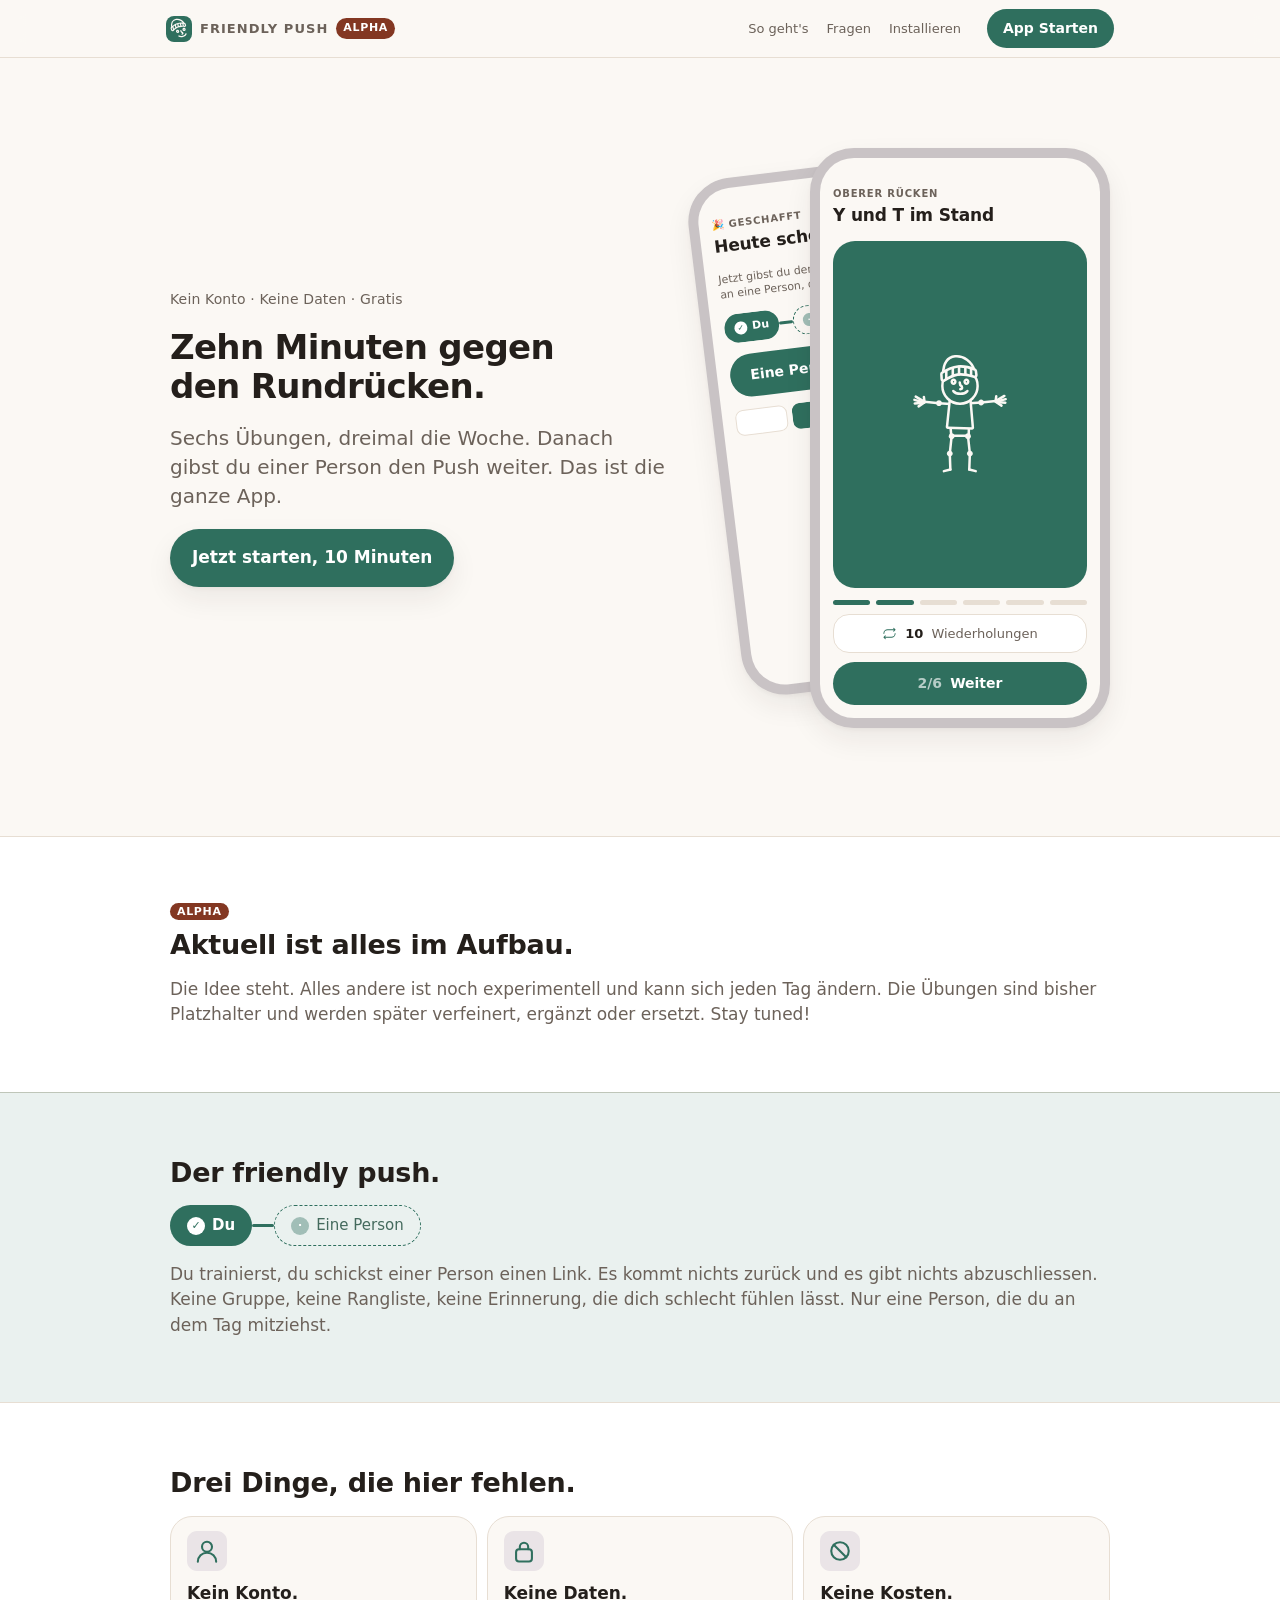
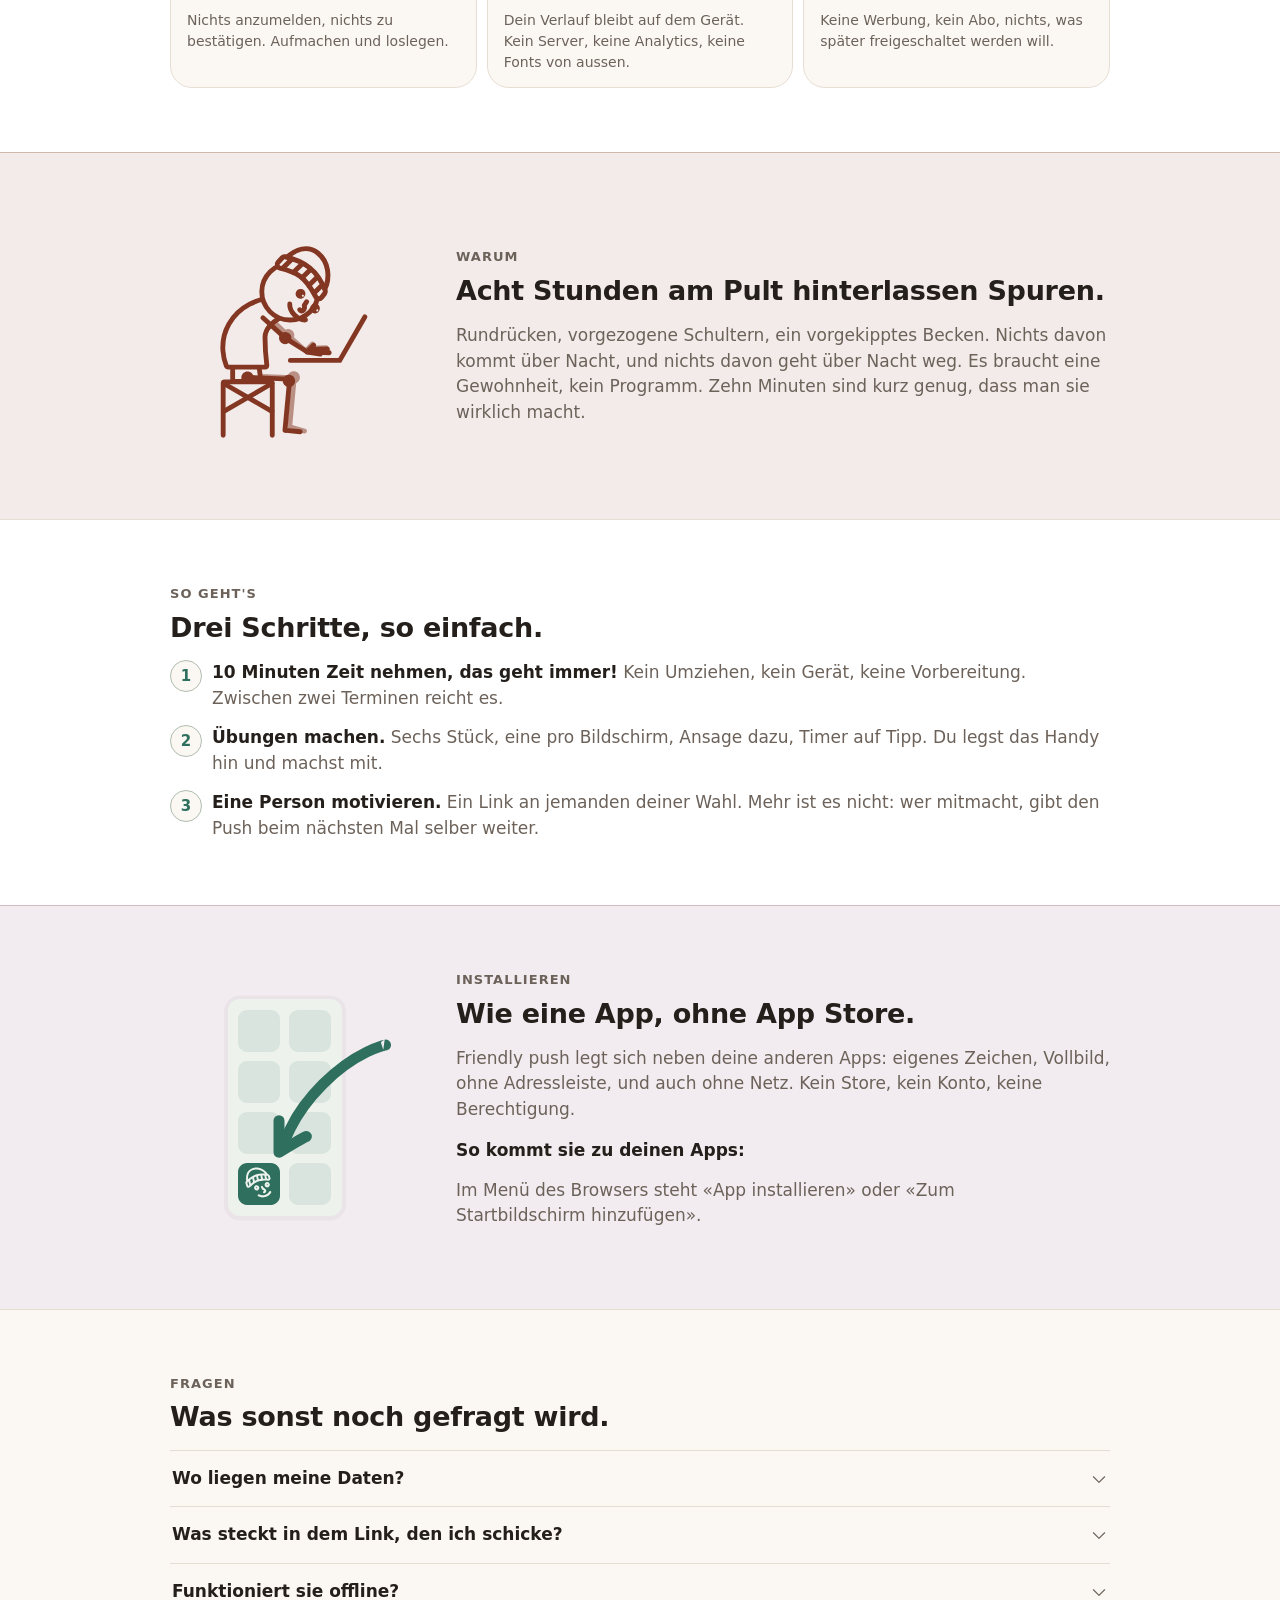
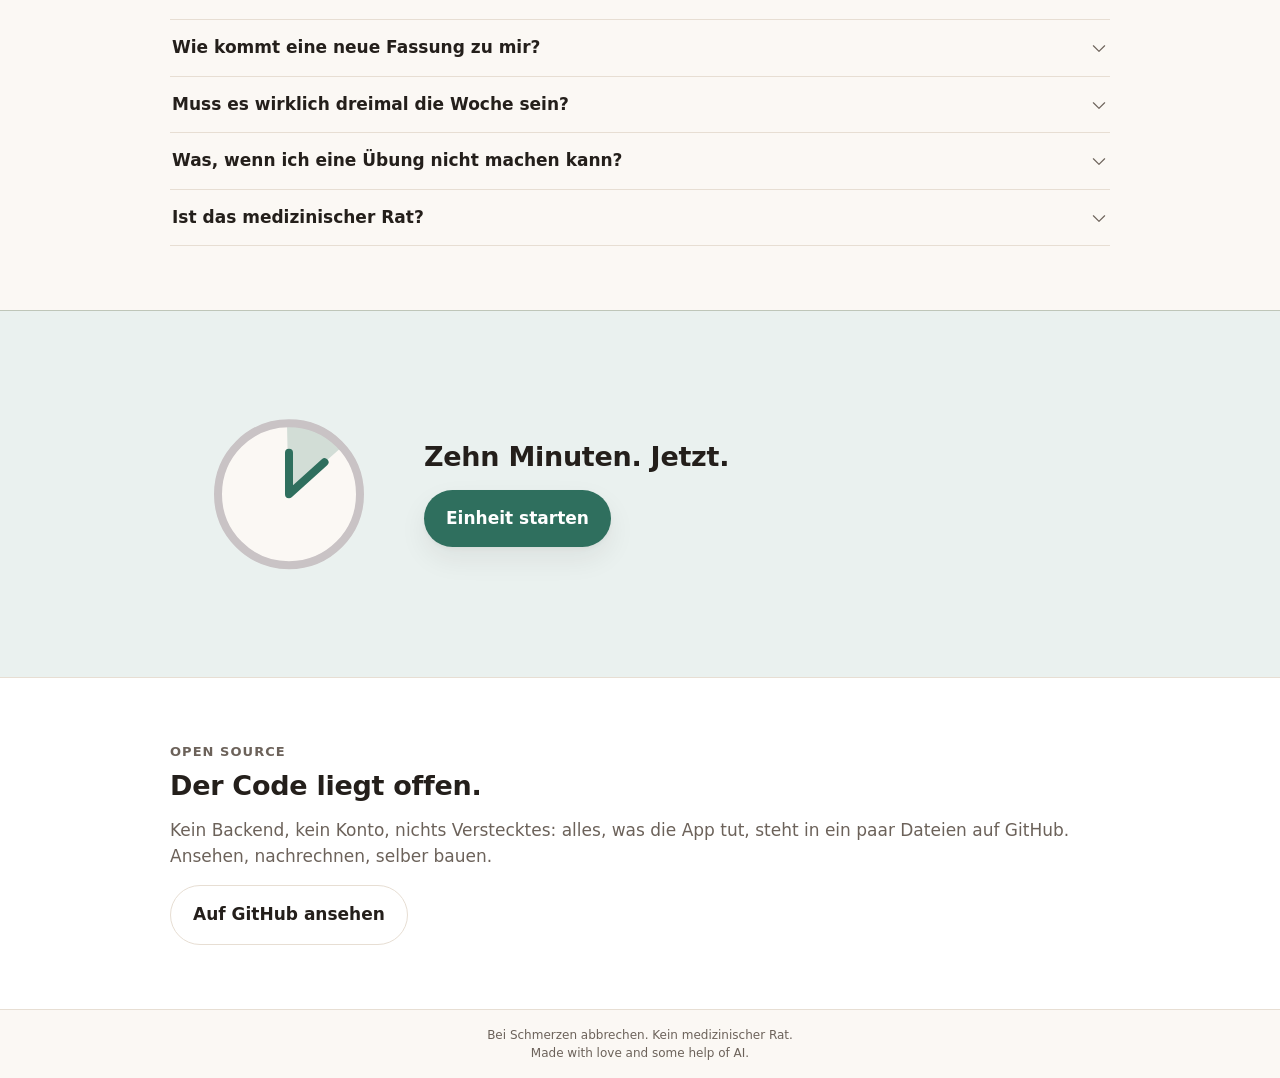
==== index.html @ 3cd385f5 "Fixes landing page graphics" ====
<!doctype html>
<html lang="de">
<head>
<meta charset="utf-8">
<meta name="viewport" content="width=device-width, initial-scale=1, viewport-fit=cover">
<meta name="color-scheme" content="light dark">
<meta name="description" content="Zehn Minuten für eine bessere Haltung!">
<title>Friendly push</title>
<link rel="stylesheet" href="styles.css">

<!-- Als App installierbar: Manifest, Icons, und ein Service Worker, den
     app.js anmeldet. Die Farbe der Systemleiste folgt dem Modus. -->
<link rel="manifest" href="manifest.webmanifest">
<!-- Beide Fassungen stehen hier, damit die Systemleiste schon vor dem ersten
     Skript stimmt. Wer in den Einstellungen einen Modus festlegt, lässt
     app.js das `media` der nicht gewählten auf `not all` setzen. -->
<meta name="theme-color" content="#fbf8f4" media="(prefers-color-scheme: light)" data-mode="light">
<meta name="theme-color" content="#171412" media="(prefers-color-scheme: dark)" data-mode="dark">
<link rel="icon" href="assets/icon.svg" type="image/svg+xml">
<!-- Das Icon liegt randlos vor, ohne eigene runde Ecke: die schneidet das
     System selbst, und eine zweite darunter sähe wie eine erhabene Platte aus.
     `precomposed` hielt bis iOS 6 den Glanz fern, schadet seither nicht. Den
     Glanz von iOS 26 kann eine Web-App nicht abschalten. -->
<link rel="apple-touch-icon" sizes="180x180" href="assets/apple-touch-icon.png">
<link rel="apple-touch-icon-precomposed" sizes="180x180" href="assets/apple-touch-icon.png">
<!-- iOS liest kein Manifest. Was dort zählt, steht in diesen drei Zeilen. -->
<meta name="apple-mobile-web-app-capable" content="yes">
<meta name="apple-mobile-web-app-status-bar-style" content="default">
<meta name="apple-mobile-web-app-title" content="friendly push">
<meta name="mobile-web-app-capable" content="yes">

<!-- Vorschau, wenn der Link in einem Chat landet. Relative Pfade, weil der
     Host noch offen ist; nach dem Deploy gehören hier absolute hin. -->
<meta property="og:type" content="website">
<meta property="og:title" content="friendly push">
<meta property="og:description" content="Zehn Minuten gegen den Rundrücken. Dreimal die Woche, dann weitergeben.">
<meta property="og:image" content="assets/icon-512.png">
<meta name="twitter:card" content="summary">
<body>

<!-- Icons: Phosphor Regular, MIT, https://phosphoricons.com. Inline statt vom CDN,
     damit die App ohne Netz und ohne Abhängigkeit läuft. -->
<svg class="sprite" aria-hidden="true" xmlns="http://www.w3.org/2000/svg">
  <symbol id="i-skip" viewBox="0 0 256 256"><path d="M248.67,114.66,160.48,58.5A15.91,15.91,0,0,0,136,71.84v37.3L56.48,58.5A15.91,15.91,0,0,0,32,71.84V184.16A15.92,15.92,0,0,0,56.48,197.5L136,146.86v37.3a15.92,15.92,0,0,0,24.48,13.34l88.19-56.16a15.8,15.8,0,0,0,0-26.68ZM48,183.94V72.07L135.82,128Zm104,0V72.07L239.82,128Z"/></symbol>
  <symbol id="i-arrow-left" viewBox="0 0 256 256"><path d="M224,128a8,8,0,0,1-8,8H59.31l58.35,58.34a8,8,0,0,1-11.32,11.32l-72-72a8,8,0,0,1,0-11.32l72-72a8,8,0,0,1,11.32,11.32L59.31,120H216A8,8,0,0,1,224,128Z"/></symbol>
  <symbol id="i-play" viewBox="0 0 256 256"><path d="M232.4,114.49,88.32,26.35a16,16,0,0,0-16.2-.3A15.86,15.86,0,0,0,64,39.87V216.13A15.94,15.94,0,0,0,80,232a16.07,16.07,0,0,0,8.36-2.35L232.4,141.51a15.81,15.81,0,0,0,0-27ZM80,215.94V40l143.83,88Z"/></symbol>
  <symbol id="i-pause" viewBox="0 0 256 256"><path d="M200,32H160a16,16,0,0,0-16,16V208a16,16,0,0,0,16,16h40a16,16,0,0,0,16-16V48A16,16,0,0,0,200,32Zm0,176H160V48h40ZM96,32H56A16,16,0,0,0,40,48V208a16,16,0,0,0,16,16H96a16,16,0,0,0,16-16V48A16,16,0,0,0,96,32Zm0,176H56V48H96Z"/></symbol>
  <symbol id="i-check" viewBox="0 0 256 256"><path d="M229.66,77.66l-128,128a8,8,0,0,1-11.32,0l-56-56a8,8,0,0,1,11.32-11.32L96,188.69,218.34,66.34a8,8,0,0,1,11.32,11.32Z"/></symbol>
  <symbol id="i-caret" viewBox="0 0 256 256"><path d="M213.66,101.66l-80,80a8,8,0,0,1-11.32,0l-80-80A8,8,0,0,1,53.66,90.34L128,164.69l74.34-74.35a8,8,0,0,1,11.32,11.32Z"/></symbol>
  <symbol id="i-x" viewBox="0 0 256 256"><path d="M205.66,194.34a8,8,0,0,1-11.32,11.32L128,139.31,61.66,205.66a8,8,0,0,1-11.32-11.32L116.69,128,50.34,61.66A8,8,0,0,1,61.66,50.34L128,116.69l66.34-66.35a8,8,0,0,1,11.32,11.32L139.31,128Z"/></symbol>
  <symbol id="i-pencil" viewBox="0 0 256 256"><path d="M227.31,73.37,182.63,28.68a16,16,0,0,0-22.63,0L36.69,152A15.86,15.86,0,0,0,32,163.31V208a16,16,0,0,0,16,16H92.69A15.86,15.86,0,0,0,104,219.31L227.31,96a16,16,0,0,0,0-22.63ZM92.69,208H48V163.31l88-88L180.69,120ZM192,108.68,147.31,64l24-24L216,84.68Z"/></symbol>
  <!-- Zahnrad: selbst gezeichnet, nicht aus Phosphor. Ein Kranz mit acht
       Zähnen und eine Nabe, als Ring in derselben Strichstärke wie die
       anderen Symbole. Die Nullfüllung macht aus den Flächen die Ringe. -->
  <symbol id="i-gear" viewBox="0 0 256 256"><path fill-rule="evenodd" d="M104.6,26.7L151.4,26.7L154.0,52.4L163.1,56.1L183.1,39.8L216.2,72.9L199.9,92.9L203.6,102.0L229.3,104.6L229.3,151.4L203.6,154.0L199.9,163.1L216.2,183.1L183.1,216.2L163.1,199.9L154.0,203.6L151.4,229.3L104.6,229.3L102.0,203.6L92.9,199.9L72.9,216.2L39.8,183.1L56.1,163.1L52.4,154.0L26.7,151.4L26.7,104.6L52.4,102.0L56.1,92.9L39.8,72.9L72.9,39.8L92.9,56.1L102.0,52.4ZM108.2,42.3L147.8,42.3L148.8,67.5L156.1,70.5L174.6,53.4L202.6,81.4L185.5,99.9L188.5,107.2L213.7,108.2L213.7,147.8L188.5,148.8L185.5,156.1L202.6,174.6L174.6,202.6L156.1,185.5L148.8,188.5L147.8,213.7L108.2,213.7L107.2,188.5L99.9,185.5L81.4,202.6L53.4,174.6L70.5,156.1L67.5,148.8L42.3,147.8L42.3,108.2L67.5,107.2L70.5,99.9L53.4,81.4L81.4,53.4L99.9,70.5L107.2,67.5ZM86,128a42,42 0 1,0 84,0a42,42 0 1,0 -84,0ZM102,128a26,26 0 1,0 52,0a26,26 0 1,0 -52,0Z"/></symbol>
  <!-- Teilen-Zeichen von iOS: selbst gezeichnet, nicht aus Phosphor. Als
       Strich in derselben Stärke wie die Symbole daneben, darum trägt es
       .icon-line und nicht die Füllung der anderen. -->
  <symbol id="i-share" viewBox="0 0 256 256"><path d="M96,96H64a16,16,0,0,0-16,16v88a16,16,0,0,0,16,16H192a16,16,0,0,0,16-16V112a16,16,0,0,0-16-16H160"/><path d="M128,152V40"/><path d="M88,80,128,40l40,40"/></symbol>
  <symbol id="i-repeat" viewBox="0 0 256 256"><path d="M24,128A72.08,72.08,0,0,1,96,56H204.69L194.34,45.66a8,8,0,0,1,11.32-11.32l24,24a8,8,0,0,1,0,11.32l-24,24a8,8,0,0,1-11.32-11.32L204.69,72H96a56.06,56.06,0,0,0-56,56,8,8,0,0,1-16,0Zm200-8a8,8,0,0,0-8,8,56.06,56.06,0,0,1-56,56H51.31l10.35-10.34a8,8,0,0,0-11.32-11.32l-24,24a8,8,0,0,0,0,11.32l24,24a8,8,0,0,0,11.32-11.32L51.31,200H160a72.08,72.08,0,0,0,72-72A8,8,0,0,0,224,120Z"/></symbol>
</svg>

<main id="app" aria-live="polite"></main>

<footer class="footer">
  Bei Schmerzen abbrechen. Kein medizinischer Rat.<br>
  Made with love and some help of AI.
</footer>

<!-- Eine neue Fassung wird angeboten, nicht untergeschoben: mitten in einer
     Einheit neu zu laden wäre ein Abbruch. -->
<div class="toast" data-slot="update" role="status" hidden>
  <span>Neue Fassung bereit.</span>
  <button class="btn btn-small btn-primary" data-action="reload">Neu laden</button>
</div>

<!-- Die beiden Wege, die jederzeit offen bleiben, auch wenn die App längst
     läuft: die Erklärung und die Einstellungen. Sie stehen oben rechts und
     sehen gleich aus, weil sie dasselbe sind: ein Nebenausgang. Im Training
     und auf der Erklärung selbst stehen sie nicht da, dort führen sie
     nirgends hin. -->
<div class="topbtns">
  <button class="helpbtn" data-action="settings-top" title="Einstellungen"
          aria-label="Einstellungen">
    <svg class="icon" aria-hidden="true"><use href="#i-gear"></use></svg>
  </button>
  <button class="helpbtn" data-action="help" title="So funktioniert friendly push"
          aria-label="So funktioniert friendly push">?</button>
</div>

<!-- ------------------------------------------------- Landing -->
<!-- Der Einstieg für alle, die die App noch nicht kennen, und ab dem
     Fragezeichen die Erklärung für alle anderen: was die App tut, wie sie
     bedient wird, was häufig gefragt wird, wie sie auf den Homescreen kommt.
     Darum steht hier alles und nicht nur das Nötigste. -->
<template id="screen-landing">
  <!-- Der Einstieg und gleichzeitig die Erklärung. Er ist in Bänder
       geschnitten: ein Thema pro Band, über die ganze Breite, abwechselnd
       getönt. Die Kante trennt, nicht der Abstand, und die Kopfzeile springt
       zu den drei Stellen, die man im Betrieb sucht. -->
  <section class="screen screen-landing">

    <!-- Die Kopfzeile klebt oben: auf einer Seite dieser Länge soll der Weg
         zurück nicht erst zurückgescrollt werden müssen. -->
    <div class="lp-navbar">
      <nav class="lp-nav">
        <!-- Das Zeichen ist zugleich der Weg zurück, wenn es ein Zurück gibt:
             beim ersten Besuch ist diese Seite der Anfang. Einen eigenen Pfeil
             trägt die Kopfzeile nicht mehr, app.js macht das Zeichen
             antippbar. -->
        <p class="eyebrow brand lp-brand" data-slot="brand">
          <img class="lp-logo" src="assets/icon.svg" alt="" aria-hidden="true">
          friendly push <span class="tag">alpha</span>
        </p>
        <div class="lp-jump">
          <button class="linkbtn" data-action="jump" data-to="steps">So geht's</button>
          <button class="linkbtn" data-action="jump" data-to="faq">Fragen</button>
          <button class="linkbtn" data-action="jump" data-to="installblock">Installieren</button>
        </div>
        <!-- Die Kopfzeile führt in die App und nicht in eine Einheit: wer
             hier schon war, landet auf der Übersicht. Erst wer noch nichts
             auf dem Gerät hat, fängt direkt an. Der Knopf im Hero bleibt der
             Weg ins Training. -->
        <button class="btn btn-primary lp-navcta" data-action="enter">App Starten</button>
      </nav>
    </div>

    <header class="lp-band lp-band-hero">
      <div class="lp-inner lp-hero">
        <div class="lp-hero-text">
          <p class="note lp-badges">Kein Konto · Keine Daten · Gratis</p>
          <h1>Zehn Minuten gegen den Rundrücken.</h1>
          <p class="lp-claim">Sechs Übungen, dreimal die Woche. Danach gibst du einer
            Person den Push weiter. Das ist die ganze App.</p>
          <div class="lp-cta">
            <button class="btn btn-primary" data-action="start">Jetzt starten, 10 Minuten</button>
            <button class="btn btn-soft" data-action="install" hidden>Auf den Homescreen</button>
          </div>
        </div>

        <!-- Statt eines Bildes die App selbst, in einem Rahmen: ein
             Übungsscreen mit laufendem Timer. Kein Screenshot, sondern
             dieselben Bausteine und Farben, damit das Mockup nicht veraltet,
             wenn die App sich ändert. Bedienbar ist nichts davon.

             Dahinter steht gekippt ein zweites Gerät mit dem Abschluss: zwei
             Momente derselben Einheit, das Training und das Weitergeben. Es
             ist angeschnitten und reine Dekoration, darum ohne Beschriftung
             und auf schmalen Geräten gar nicht erst da. -->
        <div class="lp-phones">
          <div class="lp-phone lp-phone-back" aria-hidden="true">
            <div class="lp-phone-screen">
              <div class="lp-phone-head">
                <p class="eyebrow">🎉 Geschafft</p>
                <b>Heute schon erledigt.</b>
              </div>
              <p class="lp-phone-line">Jetzt gibst du den Push weiter. Ein Link an eine
                Person, das war es.</p>
              <div class="pair">
                <span class="peer" data-done data-you><b>✓</b><span>Du</span></span>
                <span class="pair-link"></span>
                <span class="peer" data-pending><b>·</b><span>Eine Person</span></span>
              </div>
              <div class="lp-phone-next">Eine Person motivieren</div>
              <div class="lp-phone-week">
                <i></i><i data-on></i><i></i><i></i>
              </div>
            </div>
          </div>
          <div class="lp-phone" role="img"
               aria-label="Die App während einer Übung: Y und T im Stand, 10 Wiederholungen, zwei von sechs Übungen.">
            <div class="lp-phone-screen" aria-hidden="true">
              <div class="lp-phone-head">
                <p class="eyebrow">Oberer Rücken</p>
                <b>Y und T im Stand</b>
              </div>
              <div class="lp-phone-figure" style="--frames: 2">
                <div class="ex-flip">
                  <img class="ex-frame" src="uebungen/pull-stehend-yt/pos-1.svg" alt="">
                  <img class="ex-frame" src="uebungen/pull-stehend-yt/pos-2.svg" alt="">
                </div>
              </div>
              <div class="lp-phone-bar">
                <div class="progress">
                  <i data-on></i><i data-now></i><i></i><i></i><i></i><i></i>
                </div>
                <div class="lp-phone-timer lp-phone-reps">
                  <svg class="icon lp-phone-icon"><use href="#i-repeat"></use></svg>
                  <span class="lp-phone-time">10</span>
                  <span class="lp-phone-unit">Wiederholungen</span>
                </div>
                <div class="lp-phone-next"><span>2/6</span> Weiter</div>
              </div>
            </div>
          </div>
        </div>
      </div>
    </header>

    <!-- Gleich nach dem Hero, bevor jemand mehr erwartet, als da ist: die
         App ist ein Versuch und sagt das selber. -->
    <section class="lp-band lp-band-soft">
      <div class="lp-inner">
        <!-- Dieselbe Marke wie an der Wortmarke: der Hinweis ist ein Stempel
             auf der Seite und keine Überschrift des Abschnitts. -->
        <p class="eyebrow"><span class="tag">Alpha</span></p>
        <h2>Aktuell ist alles im Aufbau.</h2>
        <p class="lead">Die Idee steht. Alles andere ist noch experimentell und
          kann sich jeden Tag ändern. Die Übungen sind bisher Platzhalter und
          werden später verfeinert, ergänzt oder ersetzt. Stay tuned!</p>
      </div>
    </section>

    <!-- Der Kern, direkt danach: er ist der Grund, warum es die App gibt,
         nicht eine Eigenschaft unter anderen. -->
    <section class="lp-band lp-band-teal">
      <div class="lp-inner">
        <h2>Der friendly push.</h2>
        <div class="pair" data-slot="pair"></div>
        <p class="lead">Du trainierst, du schickst einer Person einen Link. Es kommt
          nichts zurück und es gibt nichts abzuschliessen. Keine Gruppe, keine
          Rangliste, keine Erinnerung, die dich schlecht fühlen lässt. Nur eine
          Person, die du an dem Tag mitziehst.</p>
      </div>
    </section>

    <section class="lp-band lp-band-soft">
      <div class="lp-inner">
        <h2>Drei Dinge, die hier fehlen.</h2>
        <!-- Pro Karte ein Icon. Die Dateien in assets/ sind Platzhalter im
             Rahmen 96x96, zum Austauschen gegen die Zeichnungen aus Figma. -->
        <div class="lp-facts">
          <div>
            <img class="lp-fact-icon" src="assets/lp-fact-konto.svg" alt="" aria-hidden="true">
            <b>Kein Konto.</b><span>Nichts anzumelden, nichts zu bestätigen.
            Aufmachen und loslegen.</span>
          </div>
          <div>
            <img class="lp-fact-icon" src="assets/lp-fact-daten.svg" alt="" aria-hidden="true">
            <b>Keine Daten.</b><span>Dein Verlauf bleibt auf dem Gerät. Kein
            Server, keine Analytics, keine Fonts von aussen.</span>
          </div>
          <div>
            <img class="lp-fact-icon" src="assets/lp-fact-kosten.svg" alt="" aria-hidden="true">
            <b>Keine Kosten.</b><span>Keine Werbung, kein Abo, nichts, was
            später freigeschaltet werden will.</span>
          </div>
        </div>
      </div>
    </section>

    <section class="lp-band lp-band-brick">
      <div class="lp-inner lp-side">
        <img class="lp-side-icon" src="assets/lp-warum.svg" alt="" aria-hidden="true">
        <div class="lp-side-text">
          <p class="eyebrow">Warum</p>
          <h2>Acht Stunden am Pult hinterlassen Spuren.</h2>
          <p class="lead">Rundrücken, vorgezogene Schultern, ein vorgekipptes Becken.
            Nichts davon kommt über Nacht, und nichts davon geht über Nacht weg. Es
            braucht eine Gewohnheit, kein Programm. Zehn Minuten sind kurz genug,
            dass man sie wirklich macht.</p>
        </div>
      </div>
    </section>

    <section class="lp-band lp-band-soft" data-slot="steps">
      <div class="lp-inner">
        <p class="eyebrow">So geht's</p>
        <h2>Drei Schritte, so einfach.</h2>
        <ol class="steps">
          <li><span>
            <b>10 Minuten Zeit nehmen, das geht immer!</b>
            Kein Umziehen, kein Gerät, keine Vorbereitung. Zwischen zwei
            Terminen reicht es.
          </span></li>
          <li><span>
            <b>Übungen machen.</b>
            Sechs Stück, eine pro Bildschirm, Ansage dazu, Timer auf Tipp. Du
            legst das Handy hin und machst mit.
          </span></li>
          <li><span>
            <b>Eine Person motivieren.</b>
            Ein Link an jemanden deiner Wahl. Mehr ist es nicht: wer mitmacht,
            gibt den Push beim nächsten Mal selber weiter.
          </span></li>
        </ol>
      </div>
    </section>

    <section class="lp-band lp-band-plum" data-slot="installblock">
      <!-- Das Bild steht links, der Text behält seine Spalte daneben. Auf dem
           Handy fehlt die Breite dafür, dort steht das Bild darüber. -->
      <div class="lp-inner lp-side">
        <img class="lp-side-icon" src="assets/lp-install.svg" alt="" aria-hidden="true">
        <div class="lp-side-text">
          <p class="eyebrow">Installieren</p>
          <h2>Wie eine App, ohne App Store.</h2>
          <p class="lead">Friendly push legt sich neben deine anderen Apps:
            eigenes Zeichen, Vollbild, ohne Adressleiste, und auch ohne Netz.
            Kein Store, kein Konto, keine Berechtigung.</p>

          <!-- Wo der Browser ein Angebot macht, führt ein Knopf auf den
               Homescreen. Wo keins kommt, steht an derselben Stelle direkt die
               Anleitung, die dieses Gerät verlangt. Sichtbar ist immer genau
               eines von beiden, app.js wählt. -->
          <div class="install-way" data-slot="installway" hidden>
            <p class="install-way-title" data-slot="installwaytitle"></p>

            <!-- iOS: Safari macht kein Angebot, hier führt nur der Handgriff hin. -->
            <ol class="steps" data-slot="installios" hidden>
              <li><span>
                <b>Teilen antippen.
                  <svg class="icon icon-line icon-inline" aria-hidden="true"><use href="#i-share"></use></svg></b>
                Das Zeichen steht in Safari unten in der Leiste, auf dem iPad
                oben rechts.
              </span></li>
              <li><span>
                <b>«Zum Home-Bildschirm» wählen.</b>
                In der Liste ein Stück nach unten, zwischen den anderen
                Einträgen.
              </span></li>
              <li><span>
                <b>«Hinzufügen» bestätigen.</b>
                Das Zeichen liegt danach bei deinen Apps.
              </span></li>
            </ol>

            <!-- Android, solange kein Angebot des Browsers vorliegt. -->
            <ol class="steps" data-slot="installandroid" hidden>
              <li><span>
                <b>Das Menü des Browsers öffnen.</b>
                Die drei Punkte, in Chrome oben rechts.
              </span></li>
              <li><span>
                <b>«App installieren» wählen.</b>
                In manchen Browsern heisst der Eintrag «Zum Startbildschirm
                hinzufügen».
              </span></li>
              <li><span>
                <b>Bestätigen.</b>
                Das Zeichen liegt danach bei deinen Apps.
              </span></li>
            </ol>

            <!-- Auf dem Rechner heisst der Eintrag überall anders und liegt
                 überall woanders: ein Satz statt dreier Schritte. -->
            <p class="install-way-text" data-slot="installdesktop" hidden>Im
              Menü des Browsers steht «App installieren» oder «Zum
              Startbildschirm hinzufügen».</p>
          </div>

          <div class="lp-cta">
            <button class="btn btn-primary" data-action="install" hidden>Jetzt installieren</button>
          </div>
        </div>
      </div>
    </section>

    <section class="lp-band" data-slot="faq">
      <div class="lp-inner">
        <p class="eyebrow">Fragen</p>
        <h2>Was sonst noch gefragt wird.</h2>
        <div class="faq">
          <details>
            <summary>Wo liegen meine Daten?
              <svg class="icon faq-caret" aria-hidden="true"><use href="#i-caret"></use></svg>
            </summary>
            <p>Im Speicher deines Browsers, auf diesem Gerät, als ein einziger
              Eintrag. Es gibt keinen Server, der etwas davon sieht. Löschst du
              die Browserdaten oder die installierte App, ist der Verlauf weg.
              Ansehen und löschen kannst du alles hier oder in den
              Einstellungen.</p>
            <div class="wipe" data-slot="wipe"></div>
          </details>
          <details>
            <summary>Was steckt in dem Link, den ich schicke?
              <svg class="icon faq-caret" aria-hidden="true"><use href="#i-caret"></use></svg>
            </summary>
            <p>Dein Vorname und die sechs Übungen von heute, codiert im Link
              selbst. Wer ihn öffnet, sieht, dass du trainiert hast, und bekommt
              dieselbe Einheit angeboten. Es wird nichts gespeichert und es kommt
              nichts zurück.</p>
          </details>
          <details>
            <summary>Funktioniert sie offline?
              <svg class="icon faq-caret" aria-hidden="true"><use href="#i-caret"></use></svg>
            </summary>
            <p>Ja, nach dem ersten Laden. Die Zeichnungen aller Übungen holt die
              App im Hintergrund dazu, nicht nur die der heutigen Einheit. Im Zug
              ohne Empfang läuft die Einheit darum genauso.</p>
          </details>
          <details>
            <summary>Wie kommt eine neue Fassung zu mir?
              <svg class="icon faq-caret" aria-hidden="true"><use href="#i-caret"></use></svg>
            </summary>
            <p>Von selbst. Liegt eine bereit, meldet sich oben «Neue Fassung
              bereit», und du lädst neu, wenn es dir passt. Mitten in einer
              Einheit wird nichts untergeschoben.</p>
          </details>
          <details>
            <summary>Muss es wirklich dreimal die Woche sein?
              <svg class="icon faq-caret" aria-hidden="true"><use href="#i-caret"></use></svg>
            </summary>
            <p>Drei Einheiten von Montag bis Sonntag sind das Ziel. Eine Einheit
              pro Tag zählt. Es gibt keine Erinnerung, keine Benachrichtigung und
              nichts, was einen verpassten Tag nachträgt.</p>
          </details>
          <details>
            <summary>Was, wenn ich eine Übung nicht machen kann?
              <svg class="icon faq-caret" aria-hidden="true"><use href="#i-caret"></use></svg>
            </summary>
            <p>Überspringen, oben rechts. Wer gar nicht auf den Boden mag, stellt
              vor dem Start auf «Nur im Stehen» um. Für einzelne Bereiche gibt es
              noch keine Übung im Stehen, dort bleibt es am Boden.</p>
          </details>
          <details>
            <summary>Ist das medizinischer Rat?
              <svg class="icon faq-caret" aria-hidden="true"><use href="#i-caret"></use></svg>
            </summary>
            <p>Nein. Sechs Übungen gegen die Folgen vom Sitzen, nicht mehr. Bei
              Schmerzen abbrechen, bei anhaltenden Beschwerden zu jemandem gehen,
              der dich anschauen kann.</p>
          </details>
        </div>
      </div>
    </section>

    <section class="lp-band lp-band-teal">
      <div class="lp-inner lp-side lp-final">
        <img class="lp-side-icon" src="assets/lp-final.svg" alt="" aria-hidden="true">
        <div class="lp-side-text">
          <h2>Zehn Minuten. Jetzt.</h2>
          <div class="lp-cta">
            <button class="btn btn-primary" data-action="start">Einheit starten</button>
          </div>
        </div>
      </div>
    </section>

    <!-- Zum Schluss, wo es niemanden aufhält: der Code. Eine App, die damit
         wirbt, dass nichts das Gerät verlässt, soll zeigen lassen, dass das
         stimmt. -->
    <section class="lp-band lp-band-soft">
      <div class="lp-inner">
        <p class="eyebrow">Open Source</p>
        <h2>Der Code liegt offen.</h2>
        <p class="lead">Kein Backend, kein Konto, nichts Verstecktes: alles, was
          die App tut, steht in ein paar Dateien auf GitHub. Ansehen,
          nachrechnen, selber bauen.</p>
        <div class="lp-cta">
          <a class="btn btn-soft" href="https://github.com/simonvonallmen-rethinc/friendlypush"
             target="_blank" rel="noopener">Auf GitHub ansehen</a>
        </div>
      </div>
    </section>

  </section>
</template>

<!-- ------------------------------------------------- Einladung -->
<template id="screen-invite">
  <section class="screen">
    <p class="eyebrow brand">friendly push <span class="tag">alpha</span></p>
    <h1 data-slot="headline"></h1>
    <div class="pair" data-slot="pair"></div>
    <p class="lead" data-slot="lead"></p>
    <div class="prefs" data-slot="prefs"></div>
    <button class="btn btn-primary" data-action="start" data-slot="startbtn">Mitmachen, 10 Minuten</button>
    <button class="btn btn-quiet" data-action="start-own" data-slot="startown" hidden>Lieber mein eigenes Set</button>
    <p class="note">Sechs Übungen gegen Rundrücken, vorgezogene Schultern und ein vorgekipptes Becken.</p>
  </section>
</template>

<!-- ------------------------------------------------------- Vor dem Start -->
<template id="screen-ready">
  <!-- Derselbe Aufbau wie eine Übung: Kopf, Fläche, Knöpfe unten. Die Figur
       steht damit schon hier an der Stelle und in der Grösse, an der sie
       gleich die ganze Einheit über steht. -->
  <section class="screen screen-ready">
    <div class="ex-body">
      <header class="ex-head">
        <div class="ex-head-text">
          <p class="eyebrow">🚀</p>
          <h1 data-slot="headline">Ready?</h1>
        </div>
      </header>

      <div class="ex-main">
        <div class="ex-figure" data-illu>
          <img class="ex-illu" src="uebungen/_app/ready.svg" alt="" aria-hidden="true">
        </div>
        <p class="lead" data-slot="lead"></p>
      </div>
    </div>

    <div class="ready-actions">
      <button class="btn btn-primary" data-action="go">Training starten</button>
      <button class="btn btn-quiet" data-action="cancel">Abbrechen</button>
    </div>
  </section>
</template>

<!-- ------------------------------------------------- Einstieg ohne Link -->
<template id="screen-home">
  <!-- Die Startseite ist in Bänder geschnitten wie die Erklärung: ein Thema
       pro Band, über die ganze Breite, die Kante trennt und nicht der
       Abstand. Oben die Lage, dann der Start, unten die Daten. -->
  <section class="screen screen-home">

    <!-- Dieselbe Kopfzeile wie die Erklärung: Marke, daneben die zwei
         Nebenausgänge als Zahnrad und Fragezeichen. Dieselben zwei Zeichen
         wie in der schwebenden Leiste, nur haben sie hier einen festen Platz
         statt über dem Inhalt zu liegen; die Leiste bleibt darum weg. -->
    <div class="lp-navbar">
      <nav class="lp-nav">
        <p class="eyebrow brand lp-brand">
          <img class="lp-logo" src="assets/icon.svg" alt="" aria-hidden="true">
          friendly push <span class="tag">alpha</span>
        </p>
        <div class="lp-navbtns">
          <button class="helpbtn" data-action="settings-top" title="Einstellungen"
                  aria-label="Einstellungen">
            <svg class="icon" aria-hidden="true"><use href="#i-gear"></use></svg>
          </button>
          <button class="helpbtn" data-action="help" title="So funktioniert friendly push"
                  aria-label="So funktioniert friendly push">?</button>
        </div>
      </nav>
    </div>

    <!-- Lage: wer du bist, wie die Woche steht, welche Geste offen ist. -->
    <div class="lp-band lp-band-hero">
      <div class="lp-inner">
        <h1 data-slot="headline">Zehn Minuten für deinen Rücken</h1>

        <div class="intro" data-slot="intro" hidden>
          <ol class="steps">
            <li><span>
              <b>Zehn Minuten, sechs Übungen.</b>
              Gegen Rundrücken, vorgezogene Schultern und ein vorgekipptes Becken.
            </span></li>
            <li><span>
              <b>Dreimal die Woche.</b>
              Mehr braucht es nicht. Was du geschafft hast, merkt sich die App von selbst.
            </span></li>
            <li><span>
              <b>Danach motivierst du eine Person.</b>
              Ein Link an jemanden deiner Wahl. Mehr ist es nicht: wer mitmacht, gibt den
              Push beim nächsten Mal selber weiter.
            </span></li>
          </ol>
          <div class="pair" data-slot="demo"></div>
        </div>

        <div class="week" data-slot="week" data-hide-on-intro role="img" data-label=""></div>
        <p class="weekline" data-slot="weekline" data-hide-on-intro></p>
        <!-- Das Wochenziel ist eine Untergrenze, keine Obergrenze. Das steht
             direkt an der Zahl, sonst liest sie sich wie ein Soll. -->
        <p class="note weekmore" data-slot="weekmore" data-hide-on-intro></p>

        <!-- Die offene Geste gehört zur Lage, darum steht sie als Karte in
             diesem Band. Sie ist ein Hinweis und keine Aufgabe: das Kreuz
             räumt sie weg. -->
        <div class="pushcard" data-slot="pushcard" hidden>
          <button class="linkbtn pushcard-hide" data-action="pushcard-hide"
                  aria-label="Hinweis entfernen" title="Entfernen">
            <svg class="icon" aria-hidden="true"><use href="#i-x"></use></svg>
          </button>
          <div class="pair" data-slot="pushpair"></div>
          <p data-slot="pushnote"></p>
        </div>
      </div>
    </div>

    <!-- Der Start, mit der Frage davor und dem Weg in die Übungsliste: alles,
         was zum Trainieren gehört, steht in einem Band. -->
    <div class="lp-band lp-band-green">
      <div class="lp-inner">
        <div class="prefs" data-slot="prefs"></div>
        <button class="btn btn-primary" data-action="start" data-slot="startbtn">Einheit starten</button>
        <p class="note" data-slot="resume" hidden></p>
        <button class="btn btn-quiet" data-action="library">Alle Übungen ansehen</button>
      </div>
    </div>

  </section>
</template>

<!-- ------------------------------------------------- Einstellungen -->
<!-- Drei Dinge, die zur Person gehören und nicht zur Einheit: wie sie heisst,
     wie gross sie liest, wie hell sie es mag. Alles greift sofort, es gibt
     nichts zu speichern und nichts zu bestätigen. -->
<template id="screen-settings">
  <section class="screen screen-settings">
    <div class="topbar">
      <button class="linkbtn linkbtn-lead" data-action="back">
        <svg class="icon" aria-hidden="true"><use href="#i-arrow-left"></use></svg>
        Zurück
      </button>
    </div>
    <h1>Einstellungen</h1>

    <div class="setting">
      <label class="setting-label" for="set-name">Dein Vorname</label>
      <input class="field" id="set-name" type="text" maxlength="20"
             autocomplete="given-name" enterkeyhint="done" placeholder="Vorname"
             data-slot="name">
      <p class="note">Steht in dem Link, den du weitergibst, damit die andere
        Person sieht, von wem der Push kommt. Weiter kommt er nicht.</p>
    </div>

    <div class="setting">
      <p class="setting-label" id="set-font-label">Schriftgrösse</p>
      <div class="chips" data-slot="font" role="group" aria-labelledby="set-font-label"></div>
    </div>

    <div class="setting">
      <p class="setting-label" id="set-theme-label">Erscheinungsbild</p>
      <div class="chips" data-slot="theme" role="group" aria-labelledby="set-theme-label"></div>
      <p class="note" data-slot="themenote"></p>
    </div>

    <!-- Die App sagt an jeder Ecke, dass nichts das Gerät verlässt. Dann soll
         man auch nachsehen können, was da liegt: erst in Worten, darunter der
         Eintrag, wie er wirklich im Speicher steht. Gelöscht wird an
         derselben Stelle, an der man es gesehen hat. -->
    <div class="setting">
      <p class="setting-label" id="set-data-label">Daten</p>
      <p class="note">Alles, was friendly push über dich weiss, liegt in einem
        einzigen Eintrag im Speicher dieses Browsers. Es gibt keinen Server,
        der etwas davon sieht.</p>
      <details class="disclose">
        <summary aria-describedby="set-data-label">Ansehen, was gespeichert ist
          <svg class="icon disclose-caret" aria-hidden="true"><use href="#i-caret"></use></svg>
        </summary>
        <div class="disclose-body">
          <dl class="datalist" data-slot="data"></dl>
          <details class="disclose disclose-inner">
            <summary>Der Eintrag selbst
              <svg class="icon disclose-caret" aria-hidden="true"><use href="#i-caret"></use></svg>
            </summary>
            <div class="disclose-body">
              <pre class="dataraw" data-slot="raw"></pre>
            </div>
          </details>
        </div>
      </details>
      <div class="wipe" data-slot="wipe"></div>
    </div>
  </section>
</template>

<!-- ------------------------------------------------- Übung -->
<template id="screen-exercise">
  <section class="screen screen-exercise">
    <div class="ex-body">
      <header class="ex-head">
        <div class="ex-head-text">
          <p class="eyebrow" data-slot="slot"></p>
          <h1 data-slot="name"></h1>
          <!-- Woran man die Übung erkennt, bevor man anfängt: Lage und
               Hilfsmittel. -->
          <p class="ex-attrs" data-slot="attrs"></p>
        </div>
        <!-- Überspringen gehört zum Kopf der Übung, nicht zur Daumenleiste. -->
        <button class="linkbtn ex-skip" data-action="skip" aria-label="Übung überspringen" title="Überspringen">
          <svg class="icon" aria-hidden="true"><use href="#i-skip"></use></svg>
        </button>
      </header>

      <div class="ex-main">
        <div class="ex-figure" data-slot="figure"></div>
        <!-- Die Anleitung ist eine Schublade: auf niedrigen Screens zu, damit
             die Figur den Platz hat. Aufgeklappt schrumpft die Figur, der
             Screen wird nicht länger: lesen soll kein Scrollen kosten. -->
        <div class="ex-cue" data-slot="drawer">
          <button class="ex-cue-toggle" data-action="cue"
                  aria-expanded="false" aria-controls="ex-cue-text">
            <span>Anleitung</span>
            <svg class="icon ex-cue-caret" aria-hidden="true"><use href="#i-caret"></use></svg>
          </button>
          <div class="ex-cue-body">
            <p class="cue" id="ex-cue-text" data-slot="cue"></p>
          </div>
        </div>
      </div>
    </div>

    <!-- Alles Bedienbare sitzt unten am Daumen, der Rest scrollt darüber. -->
    <div class="ex-bar">
      <div class="ex-bar-top">
        <div class="progress" data-slot="progress" role="img" data-label=""></div>
      </div>
      <!-- Die Dosis steht auf einer eigenen Zeile über den Schritten: Zeit läuft
           und ist antippbar, Wiederholungen sind nur eine Angabe. -->
      <div class="ex-dose">
        <button class="timer" data-action="timer" aria-live="off" hidden>
          <span class="timer-fill" aria-hidden="true"></span>
          <svg class="icon timer-icon" aria-hidden="true"><use data-slot="timericon" href="#i-play"></use></svg>
          <span class="timer-label" data-slot="timer"></span>
          <span class="timer-note" data-slot="timernote"></span>
        </button>
        <p class="reps" data-slot="reps" hidden>
          <svg class="icon" aria-hidden="true"><use href="#i-repeat"></use></svg>
          <span class="reps-count" data-slot="repscount"></span>
          <span class="reps-note">Wiederholungen</span>
        </p>
      </div>

      <div class="ex-bar-main">
        <button class="btn btn-soft ex-prev" data-action="prev" aria-label="Eine Übung zurück">
          <svg class="icon" aria-hidden="true"><use href="#i-arrow-left"></use></svg>
        </button>
        <button class="btn btn-soft ex-prev ex-stop" data-action="stop"
                aria-label="Einheit abbrechen" title="Abbrechen" hidden>
          <svg class="icon" aria-hidden="true"><use href="#i-x"></use></svg>
        </button>
        <button class="btn btn-primary ex-next" data-action="next">
          <span data-slot="step"></span>
          Weiter
        </button>
      </div>
    </div>
  </section>
</template>

<!-- ------------------------------------------------- Abschluss -->
<template id="screen-done">
  <section class="screen screen-done">
    <p class="cheer" data-slot="cheer" hidden aria-hidden="true">🎉</p>
    <p class="eyebrow" data-slot="eyebrow">Geschafft</p>
    <h1 data-slot="headline"></h1>
    <p class="note" data-slot="hint" hidden></p>

    <!-- Wer über einen Link hier ist, schuldet der Person zwei Sachen:
         eine Rückmeldung und beim nächsten Mal den Push. -->
    <p class="pushback" data-slot="pushback" hidden></p>

    <div class="pair" data-slot="pair"></div>
    <p class="note" data-slot="sharehow"></p>

    <div class="share" data-slot="share"></div>

    <!-- Konfetti sitzt in einer Zeile ohne Höhe, damit der Ausbruch nichts verschiebt. -->
    <div class="party" data-slot="party" hidden aria-hidden="true"></div>
    <!-- Die Meldung steht erst da, wenn sie etwas zu sagen hat. Leer hielte
         sie nur eine Zeile frei, die niemand liest. -->
    <p class="status" data-slot="status" role="status" hidden></p>

    <!-- Nach dem Push nur noch eine leise Zeile, kein zweiter Aufruf. -->
    <p class="sidequest" data-slot="sidequest" hidden>
      <span data-slot="sidenote"></span>
      <button class="linkbtn" data-action="side">Noch eine Person</button>
    </p>

    <button class="btn btn-quiet" data-action="home">Zurück zur Übersicht</button>

    <!-- Zahlen kommen nach dem Push-Moment, nicht davor. -->
    <div class="stats">
      <div class="week" data-slot="week" role="img" data-label=""></div>
      <p class="weekline" data-slot="weekline"></p>
      <p class="note weekmore" data-slot="weekmore"></p>
      <p class="note" data-slot="streak"></p>
    </div>
  </section>
</template>

<!-- ------------------------------------------------- Alle Übungen -->
<template id="screen-library">
  <section class="screen screen-library">
    <div class="topbar">
      <button class="linkbtn linkbtn-lead" data-action="back">
        <svg class="icon" aria-hidden="true"><use href="#i-arrow-left"></use></svg>
        Zurück
      </button>
      <p class="eyebrow" data-slot="count"></p>
    </div>
    <h1>Alle Übungen</h1>
    <p class="note" data-slot="lead"></p>
    <div class="exercise-list" data-slot="list"></div>
  </section>
</template>

<!-- ------------------------------------------------- Übung bearbeiten -->
<script type="module" src="app.js"></script>
</body>
</html>
---- styles.css ----
/* ------------------------------------------------------------------ Tokens */
:root {
  /* Figma FriendlyPush, Frame "assets": brand and ui colors + illustration-colors. */
  --hue-teal:  #2f6f5e;
  --hue-brick: #833722;
  --hue-plum:  #7e446d;
  --hue-green: #478147;
  --hue-blue:  #226383;

  --bg: #fbf8f4;
  --surface: #ffffff;
  --ink: #241f1b;
  --ink-soft: #6c625a;
  --line: #e7ded3;
  /* Die Akzentfarbe steht in beiden Modi gleich: derselbe Teal trägt die
     Knöpfe und die Fläche der Übungskarte, eine aufgehellte Fassung im
     dunklen Modus hätte die beiden auseinanderlaufen lassen. */
  --accent: var(--hue-teal);
  --accent-ink: #ffffff;
  /* Derselbe Akzent, wo er nicht Fläche ist, sondern Schrift, Icon, Umriss
     oder eine kleine Marke: auf dunklem Grund trägt das Teal als Fläche,
     aber nicht als Zeichen (3:1 gegen den Hintergrund). Hell sind beide
     gleich, dunkel hebt diese Fassung ab. */
  --accent-text: var(--hue-teal);
  /* Die Töne der Sections. Sie kommen aus denselben Illustrations-Hues wie
     die Zeichnungen, damit die Seite und die Übungen dieselbe Palette
     tragen. Jede Section nimmt einen davon, keine zwei nebeneinander
     denselben. */
  --tint-teal: var(--hue-teal);
  --tint-brick: var(--hue-brick);
  --tint-plum: var(--hue-plum);
  --tint-green: var(--hue-green);
  --tint-blue: var(--hue-blue);
  /* Die Breite der Erklärungsseite. Kopfzeile und Bänder teilen sie, damit
     die Spalte über die ganze Länge an derselben Kante steht. */
  --lp-max: 980px;
  --radius: 22px;
  --radius-lg: 32px;

  /* Schriftgrösse als Faktor. Jede Grösse im Stylesheet rechnet damit, die
     Einstellungen setzen ihn auf dem Wurzelelement um. */
  --fs: 1;
  --shadow: 0 2px 4px rgb(36 31 27 / 4%), 0 12px 28px rgb(36 31 27 / 7%);


  /* Die Übungskarte hat einen festen Ton, unabhängig vom Slot und vom Modus:
     derselbe Teal, den die Platte in jeder illustration.svg trägt. Die Fläche
     der Karte und die Fläche der Zeichnung sind dieselbe Farbe, darum steht
     sie hier als Wert und nicht als Variable, die umschalten könnte. */
  --card-bg: #2f6f5e;

  /* Die Figur in der Zeichnung und die Trennlinie zwischen den beiden Posen:
     ebenfalls fest, sie liegen auf dem Teal und nicht auf dem Hintergrund. */
  --card-ink: #fbf8f4;

  /* Der Rahmen des Mockups auf der Landing: ein helles Gehäuse, damit das
     Gerät auf dem Papierton steht und nicht als schwarzer Block darauf. Im
     dunklen Modus bleibt er dunkel, aber heller als die Fläche, sonst
     verschwände er darin. */
  --phone-frame: #c9c3c5;
}

/* Der dunkle Modus kommt entweder vom System oder aus den Einstellungen.
   Beide Wege tragen dieselben Werte, darum steht der Block zweimal: ein
   Medienblock kann keine Deklarationen an eine zweite Bedingung weiterreichen.
   Wer «Hell» gewählt hat, nimmt der Systemabfrage ihr Recht. Ändert sich
   hier etwas, muss es in beiden Blöcken stehen. */
@media (prefers-color-scheme: dark) {
  :root:not([data-theme='light']) {
    /* Aufgehellte Varianten der Figma-Hues, damit sie auf dunklen Flächen tragen. */
    --hue-teal-lift:  #7fc9b0;
    --hue-brick-lift: #e0987c;
    --hue-plum-lift:  #d496bd;
    --hue-green-lift: #96cf96;
    --hue-blue-lift:  #7cbcdc;

    --bg: #171412;
    --surface: #221e1b;
    --ink: #f3ece4;
    --ink-soft: #a79b8f;
    --line: #37302a;
    --accent-text: var(--hue-teal-lift);
    --tint-teal: var(--hue-teal-lift);
    --tint-brick: var(--hue-brick-lift);
    --tint-plum: var(--hue-plum-lift);
    --tint-green: var(--hue-green-lift);
    --tint-blue: var(--hue-blue-lift);
    --shadow: 0 2px 4px rgb(0 0 0 / 25%), 0 12px 28px rgb(0 0 0 / 35%);
    --phone-frame: #39312b;
  }
}

:root[data-theme='dark'] {
  --hue-teal-lift:  #7fc9b0;
  --hue-brick-lift: #e0987c;
  --hue-plum-lift:  #d496bd;
  --hue-green-lift: #96cf96;
  --hue-blue-lift:  #7cbcdc;

  --bg: #171412;
  --surface: #221e1b;
  --ink: #f3ece4;
  --ink-soft: #a79b8f;
  --line: #37302a;
  --accent-text: var(--hue-teal-lift);
  --tint-teal: var(--hue-teal-lift);
  --tint-brick: var(--hue-brick-lift);
  --tint-plum: var(--hue-plum-lift);
  --tint-green: var(--hue-green-lift);
  --tint-blue: var(--hue-blue-lift);
  --shadow: 0 2px 4px rgb(0 0 0 / 25%), 0 12px 28px rgb(0 0 0 / 35%);
  --phone-frame: #39312b;
}

/* Formularfelder, Scrollbalken und Auswahlfarben sollen dem gewählten Modus
   folgen, nicht dem des Systems. */
:root[data-theme='light'] { color-scheme: light; }
:root[data-theme='dark'] { color-scheme: dark; }

/* ------------------------------------------------------------------ Basis */
* { box-sizing: border-box; }

/* Manche Bausteine setzen display, das schlägt sonst das hidden-Attribut. */
[hidden] { display: none !important; }

/* iOS zoomt beim Hineintippen in jedes Feld unter 16px und bleibt danach
   zoomt stehen. 16px ist darum eine Untergrenze und keine Vorliebe: die
   Schriftgrösse aus den Einstellungen wirkt nur darüber hinaus. */
input, textarea, select { font-size: max(16px, 1em); }

/* Icons: Phosphor-Symbole aus dem Sprite in index.html. Sie messen in em,
   damit sie der Schriftgrösse ihres Knopfes folgen. */
.sprite { display: none; }

.icon {
  width: 1em;
  height: 1em;
  flex: 0 0 auto;
  fill: currentColor;
}

/* Ein Symbol, das als Strich steht und nicht als Fläche: dieselbe Stärke wie
   die gefüllten daneben, weil sie aus demselben 256er-Raster kommen. */
.icon-line {
  fill: none;
  stroke: currentColor;
  stroke-width: 16;
  stroke-linecap: round;
  stroke-linejoin: round;
}

/* Ein Zeichen mitten im Satz steht auf der Grundlinie zu hoch: es ist 1em
   hoch, die Schrift nicht. */
.icon-inline { vertical-align: -0.18em; }

html, body {
  margin: 0;
  min-height: 100%;
}

body {
  background: var(--bg);
  color: var(--ink);
  font: 17px/1.5 ui-rounded, "SF Pro Rounded", system-ui, -apple-system, "Segoe UI", sans-serif;
  font-size: calc(17px * var(--fs));
  -webkit-text-size-adjust: 100%;
  /* Doppeltipp zoomt nicht mehr. Aufziehen mit zwei Fingern bleibt möglich:
     das ist die Geste, auf die Leute angewiesen sind, die schlecht sehen. */
  touch-action: manipulation;
  display: flex;
  flex-direction: column;
  min-height: 100dvh;
  overflow-x: hidden;
}

#app {
  flex: 1;
  display: flex;
  justify-content: center;
  padding: 20px 16px 8px;
}

.screen {
  width: 100%;
  max-width: 460px;
  display: flex;
  flex-direction: column;
  gap: 18px;
}

h1 {
  font-size: calc(clamp(26px, 7vw, 34px) * var(--fs));
  /* Schwerer als das voreingestellte Fett: die Überschrift ist auf jedem
     Screen die eine Aussage und soll den Abstand zum Fliesstext halten. */
  font-weight: 900;
  line-height: 1.15;
  letter-spacing: -0.02em;
  margin: 0;
  text-wrap: balance;
}

/* Die Markenzeile trägt den Alpha-Hinweis, darum als Zeile mit Lücke. */
.brand { display: flex; align-items: center; gap: 8px; }

.tag {
  padding: 2px 7px;
  border-radius: 999px;
  font-size: calc(11px * var(--fs));
  letter-spacing: 0.06em;
  font-weight: 600;
  /* Alpha-Marke: volle Ziegelfarbe, damit sie auffällt. */
  background: var(--hue-brick);
  color: #ffffff;
}

.eyebrow {
  margin: 0;
  font-size: calc(13px * var(--fs));
  font-weight: 600;
  letter-spacing: 0.08em;
  text-transform: uppercase;
  color: var(--ink-soft);
}

/* Die Wortmarke trägt dieselbe Form wie die Labels, steht aber schwerer:
   sie ist ein Name und keine Beschriftung. */
.eyebrow.brand { font-weight: 700; }

.lead { margin: 0; color: var(--ink-soft); }

.note {
  margin: 0;
  font-size: calc(14px * var(--fs));
  color: var(--ink-soft);
  text-wrap: pretty;
}

.footer {
  padding: 16px;
  padding-bottom: max(16px, env(safe-area-inset-bottom));
  text-align: center;
  font-size: calc(12px * var(--fs));
  color: var(--ink-soft);
}

/* ------------------------------------------------------------------ Buttons */
.btn {
  appearance: none;
  border: 0;
  border-radius: 999px;
  padding: 16px 22px;
  font: inherit;
  font-weight: 600;
  cursor: pointer;
  transition: transform 120ms ease, filter 120ms ease,
    background-color 120ms ease, border-color 120ms ease, color 120ms ease;
}

.btn:active:not(:disabled) { transform: scale(0.97); }

/* Ein Link, der wie ein Knopf aussieht: er führt aus der App heraus, trägt
   aber dieselbe Form. Ohne das Folgende wäre er ein unterstrichener Block. */
a.btn {
  display: inline-flex;
  align-items: center;
  justify-content: center;
  text-decoration: none;
}

/* Ein Knopf, dem noch eine Angabe fehlt, wartet sichtbar: er bleibt stehen,
   wo er ist, und tritt zurück. Was fehlt, sagt das Feld darüber. */
.btn:disabled { cursor: default; opacity: 0.45; box-shadow: none; }

.btn-primary {
  background: var(--accent);
  color: var(--accent-ink);
  box-shadow: var(--shadow);
}

.btn-small { padding: 10px 16px; font-size: calc(15px * var(--fs)); }

/* Der zweite Weg auf einem Screen. Er trägt von sich aus eine Fläche, auch
   wenn sie leise ist: ohne sie war er nur ein Stück Text und als Knopf erst
   unter dem Zeiger zu erkennen, auf dem Handy also gar nicht. */
.btn-quiet {
  background: color-mix(in oklab, var(--ink) 8%, transparent);
  color: var(--ink-soft);
  padding: 12px 18px;
}

.btn-soft {
  background: var(--surface);
  color: var(--ink);
  border: 1px solid var(--line);
}

:focus-visible {
  outline: 3px solid var(--accent-text);
  outline-offset: 3px;
}

/* ----------------------------------------------------------- Merkmalstöne */
/* Jedes Merkmal einer Übung trägt einen Ton aus der Markenpalette, und zwar
   überall denselben: an der Marke in der Auswahl und an der Marke über der
   Übung. Welcher Wert welchen Ton bekommt, steht bei den Merkmalen selbst
   (ATTRS in data/exercises.js), hier steht nur die Übersetzung in die
   Tokens. Im dunklen Modus zeigen die --tint-* von sich aus die
   aufgehellten Fassungen, darum gilt der Block für beide Modi. */
[data-tint='teal']  { --tint: var(--tint-teal); }
[data-tint='brick'] { --tint: var(--tint-brick); }
[data-tint='plum']  { --tint: var(--tint-plum); }
[data-tint='green'] { --tint: var(--tint-green); }
[data-tint='blue']  { --tint: var(--tint-blue); }

/* ------------------------------------------------------------------ Hover */
/* Nur wo ein Zeiger ist. Auf dem Handy bliebe ein :hover nach dem Tippen
   stehen, bis woanders hingetippt wird, und die App ist zuerst eine
   Handy-App. Die Regeln stehen beieinander statt bei ihrem Element: so ist
   auf einen Blick zu sehen, was anfassbar ist und was nicht.

   Zwei Antworten reichen. Eine Fläche wird eine Spur heller oder dunkler,
   ein Text tritt von --ink-soft nach --ink vor. Mehr wäre Bewegung ohne
   Aussage; der Druck selbst quittiert schon mit scale(). */
@media (hover: hover) and (pointer: fine) {
  .btn-primary:hover:not(:disabled),
  .chip[aria-pressed='true']:hover:not(:disabled) { filter: brightness(1.1); }

  .chip-tag:hover:not(:disabled) {
    border-color: color-mix(in srgb, var(--tint, var(--line)) 55%, var(--line));
  }

  .btn-soft:hover:not(:disabled) {
    background: color-mix(in oklab, var(--ink) 5%, var(--surface));
    border-color: color-mix(in oklab, var(--ink) 20%, var(--line));
  }

  .chip:hover:not([aria-pressed='true']):not(:disabled),
  .linkbtn-lead:hover,
  .helpbtn:hover {
    background: color-mix(in oklab, var(--ink) 8%, transparent);
    color: var(--ink);
  }

  /* Der zweite Weg trägt seine Fläche schon im Ruhezustand, also geht er
     unter dem Zeiger eine Stufe weiter statt sie erst zu bekommen. */
  .btn-quiet:hover:not(:disabled) {
    background: color-mix(in oklab, var(--ink) 15%, transparent);
    color: var(--ink);
  }

  /* Textknöpfe haben keine Fläche, die heller werden könnte. Sie bekommen
     die Unterstreichung, die ein Link im Fliesstext ohnehin trägt. */
  .peer-edit:hover { opacity: 1; }

  .linkbtn:hover {
    color: var(--ink);
    text-decoration: underline;
    text-underline-offset: 3px;
  }

  .sidequest .linkbtn:hover { color: var(--accent-text); }

  /* Das Zeichen der Kopfzeile, wenn es zurückführt. */
  .lp-brand[role='button']:hover { color: var(--ink); }

  /* Die Übungskarte ist gross. Sie hebt sich, statt sich einzufärben: die
     Illustration darin soll ihre Farbe behalten. */
  button.exercise-card:hover {
    border-color: color-mix(in oklab, var(--ink) 20%, var(--line));
    transform: translateY(-2px);
  }

  .faq summary:hover { color: var(--accent-text); }
  .faq summary:hover .faq-caret { color: inherit; }

  .disclose summary:hover { color: var(--ink); }

  .ex-cue-toggle:hover { color: var(--ink); }
  .ex-cue-toggle:hover .ex-cue-caret { color: inherit; }

  /* Die Zeitvorgabe ist antippbar, die Wiederholungen stehen nur da. Der
     Unterschied ist sonst nur im Zeiger zu sehen, hier auch in der Fläche. */
  .timer:hover { border-color: var(--accent-text); }

}

/* ------------------------------------------------------------------ Paar */
/* Der Push ist der Kern der App, deshalb bekommt er eine eigene Form:
   zwei Plätze, dazwischen eine Verbindung. Ein offener Platz ist die
   Affordance fürs Teilen, eine sichtbare Lücke. */
.pair {
  display: flex;
  flex-wrap: wrap;
  align-items: center;
  gap: 0;
}

/* Das Paar läuft komplett in der Accent-Farbe: gefüllt, wer fertig ist,
   als getönter Umriss, wer noch fehlt. Dazwischen die Verbindung. */
.peer {
  display: inline-flex;
  align-items: center;
  gap: 7px;
  background: color-mix(in srgb, var(--accent) 8%, var(--surface));
  border: 1px solid color-mix(in srgb, var(--accent) 35%, var(--line));
  border-radius: 999px;
  padding: 8px 16px;
  font-size: calc(15px * var(--fs));
  font-weight: 600;
  color: var(--accent-text);
}

.peer b {
  display: grid;
  place-items: center;
  width: 18px;
  height: 18px;
  border-radius: 50%;
  background: color-mix(in srgb, var(--accent-text) 45%, var(--surface));
  color: var(--surface);
  font-size: calc(11px * var(--fs));
  line-height: 1;
}

/* Das Feld im eigenen Platz des Paares. Keine zweite Form, nur eine Linie
   unter dem Text: der Platz ist schon die Form, die Linie sagt, dass hier
   etwas einzutragen ist. */
.peer-input {
  width: 9ch;
  min-width: 0;
  padding: 0;
  font: inherit;
  /* Unter 16px zoomt iOS beim Hineintippen in das Feld und bleibt danach
     zoomt stehen. Darum ist 16px hier die Untergrenze, nicht eine Vorliebe. */
  font-size: max(16px, calc(15px * var(--fs)));
  color: inherit;
  background: none;
  border: 0;
  border-bottom: 1px dashed currentColor;
}

.peer-input::placeholder { color: inherit; opacity: 0.5; }

/* Ein kurzes Wackeln, kein Zittern: vier kleine Ausschläge, dann steht es
   wieder. Es soll den Blick holen, nicht erschrecken. Wer wenig Bewegung
   will, sieht es gar nicht erst (siehe prefers-reduced-motion). */
@keyframes peer-shake {
  0%, 100% { transform: translateX(0); }
  20% { transform: translateX(-3px); }
  40% { transform: translateX(3px); }
  60% { transform: translateX(-2px); }
  80% { transform: translateX(2px); }
}

.peer-input[data-shake] { animation: peer-shake 420ms ease both; }
.peer-input:focus-visible { outline-offset: 2px; }

.peer[data-done] { background: var(--accent); color: var(--accent-ink); border-color: transparent; }
.peer[data-done] b { background: var(--accent-ink); color: var(--accent); }

.peer[data-pending] {
  background: none;
  border-style: dashed;
  border-color: var(--accent-text);
  color: color-mix(in srgb, var(--accent-text) 65%, var(--ink-soft));
  font-weight: 500;
}

/* Die Verbindung trägt die Farbe der Plätze, nicht einen eigenen Grauton:
   sie gehört zum Paar und ist nicht die Lücke dazwischen. */
.pair-link {
  flex: 0 0 22px;
  height: 3px;
  border-radius: 999px;
  background: var(--accent-text);
}

/* Passen die beiden Plätze nicht nebeneinander, stehen sie untereinander und
   die Verbindung kippt mit: senkrecht und auf der Achse der Marken, damit
   die zwei Plätze weiter als ein Paar zu lesen sind. Ob es reicht, hängt an
   den Namen und nicht an der Fensterbreite, darum misst app.js und setzt das
   Attribut, statt dass hier eine Medienabfrage riete. */
.pair[data-stacked] { flex-direction: column; align-items: flex-start; }

.pair[data-stacked] .pair-link {
  flex: 0 0 14px;
  width: 3px;
  height: 14px;
  /* Mitte der Marke im Platz: 16px Polsterung plus ihr halber Durchmesser. */
  margin-left: calc(16px + 9px - 1.5px);
}

/* Push-Karte auf der Startseite: die offene Geste, falls es eine gibt. Sie
   gehört zur Lage und steht darum im selben Band wie die Woche. Oben rechts
   sitzt das Kreuz, das sie wegräumt: ein Hinweis, keine Aufgabe. */
.pushcard {
  position: relative;
  display: flex;
  flex-direction: column;
  gap: 12px;
  align-items: flex-start;
  background: var(--surface);
  border: 1px solid var(--line);
  border-radius: var(--radius);
  padding: 16px;
  padding-right: 48px;
}

.pushcard p { margin: 0; font-size: calc(14px * var(--fs)); color: var(--ink-soft); text-wrap: pretty; }

.pushcard-hide {
  position: absolute;
  top: 4px;
  right: 4px;
  display: grid;
  place-items: center;
  width: 36px;
  height: 36px;
  padding: 0;
  font-size: calc(16px * var(--fs));
}

/* Der Hinweis an die Person, die dich gepusht hat. Er steht in der
   Accent-Farbe, weil er die einzige Verbindung nach aussen ist. */
.pushback {
  margin: 0;
  padding: 14px 16px;
  border-radius: var(--radius);
  background: color-mix(in srgb, var(--accent) 10%, var(--surface));
  border: 1px solid color-mix(in srgb, var(--accent) 30%, var(--line));
  color: var(--accent-text);
  font-size: calc(15px * var(--fs));
  text-wrap: pretty;
}

.cheer { margin: 0; font-size: calc(44px * var(--fs)); line-height: 1; }

/* Die Zahlen stehen nach dem Push-Moment und treten einen Schritt zurück. */
.stats {
  display: flex;
  flex-direction: column;
  gap: 12px;
  border-top: 1px solid var(--line);
  padding-top: 18px;
}

/* Der Stift am eigenen Namen. Er steht immer da, solange der Name nur
   dasteht: ohne ihn wäre nicht zu sehen, dass er zu ändern ist. Leise, er
   ist ein Angebot und nicht der Schritt, auf den der Screen zuläuft. */
.peer-edit {
  transition: opacity 120ms ease;
  appearance: none;
  display: grid;
  place-items: center;
  margin: -4px -6px -4px 1px;
  padding: 4px 6px;
  background: none;
  border: 0;
  color: inherit;
  font-size: calc(14px * var(--fs));
  line-height: 1;
  opacity: 0.6;
  cursor: pointer;
}

/* Sidequest: eine Zeile, kein zweiter Aufruf. Der Hauptschritt ist getan,
   das hier ist ein Angebot und soll sich auch so anfühlen. */
.sidequest {
  display: flex;
  align-items: baseline;
  flex-wrap: wrap;
  gap: 4px 8px;
  margin: 0;
  font-size: calc(13px * var(--fs));
  color: var(--ink-soft);
}

.sidequest .linkbtn {
  padding: 0;
  color: var(--accent-text);
  text-decoration: underline;
  text-underline-offset: 3px;
}

/* ------------------------------------------------------------------ Einstieg */
.intro { display: flex; flex-direction: column; gap: 18px; }

.steps {
  list-style: none;
  counter-reset: step;
  margin: 0;
  padding: 0;
  display: flex;
  flex-direction: column;
  gap: 14px;
}

.steps li {
  counter-increment: step;
  display: grid;
  grid-template-columns: 30px 1fr;
  gap: 12px;
  align-items: start;
  color: var(--ink-soft);
  text-wrap: pretty;
}

.steps li::before {
  content: counter(step);
  display: grid;
  place-items: center;
  width: 30px;
  height: 30px;
  border-radius: 50%;
  background: var(--surface);
  border: 1px solid var(--line);
  color: var(--ink);
  font-size: calc(15px * var(--fs));
  font-weight: 700;
}

.steps li > span { display: block; }

.steps b { color: var(--ink); font-weight: 600; }

/* ------------------------------------------------------------------ Startseite */
/* Die Startseite trägt dieselben Bänder wie die Erklärung, damit ihre
   Bereiche sichtbar auseinanderliegen: ein Thema pro Band, die Kante trennt
   und nicht der Abstand. Die Bänder laufen über die ganze Breite, der Inhalt
   bleibt die schmale Spalte der App, und die Polsterung ist knapper als auf
   der Erklärung: die Seite wird bedient, nicht gelesen. */
body.is-home #app { padding: 0; }

.screen-home {
  max-width: none;
  gap: 0;
}

.screen-home .lp-inner {
  max-width: 460px;
  padding: 24px 16px;
  gap: 16px;
}

/* Die Kopfzeile trägt dieselbe Form wie auf der Erklärung, nur in der
   schmalen Spalte der App. Sie klebt nicht: die Startseite ist kurz, und auf
   dem Handy brechen die zwei Knöpfe in eine zweite Zeile, die dann nicht
   dauerhaft Platz wegnehmen soll. */
.screen-home .lp-navbar { position: static; }

.screen-home .lp-nav {
  max-width: 460px;
  flex-wrap: wrap;
  row-gap: 8px;
}

/* Die Marke bricht nicht und schrumpft nicht: umbrechen sollen die Knöpfe.
   Den Platz dahinter beansprucht sie nicht: der gehört den Knöpfen, die sich
   damit an die rechte Kante schieben. */
.screen-home .lp-brand { flex: 0 0 auto; margin-right: 0; white-space: nowrap; }

/* Dieselben zwei Zeichen wie in der schwebenden Leiste, mit demselben
   Abstand. Sie stehen rechts, auch wenn sie auf dem Handy in die zweite
   Zeile brechen. */
.lp-navbtns { display: flex; gap: 8px; margin-left: auto; }

/* Oben hängt das erste Band an der Kopfzeile, unten endet die Seite ohne
   weitere Kante. */
.screen-home .lp-band-hero .lp-inner { padding-top: 20px; }
.screen-home .lp-band:last-child { border-bottom: 0; }

/* Der Start ist der Bereich, auf den es ankommt: mehr Luft, etwas mehr Ton
   und eine Kante auf beiden Seiten. */
.screen-home .lp-band-green {
  background: color-mix(in srgb, var(--band) 16%, var(--surface));
  border-top-color: color-mix(in srgb, var(--band) 34%, var(--line));
  border-bottom: 1px solid color-mix(in srgb, var(--band) 34%, var(--line));
}

/* Das Startband trägt den Kern der App, darum hat es mehr Luft als die
   anderen. Keine Mindesthöhe und keine Zentrierung: klappt die Auswahl auf,
   soll das Band nach unten wachsen. Mit beidem bliebe es gleich hoch, der
   Inhalt rückte in der Mitte zusammen, und es sähe aus, als schrumpfe die
   Polsterung und hüpfe die Seite. */
.screen-home .lp-band-green .lp-inner {
  padding: 34px 16px 36px;
  gap: 18px;
}

/* Zwei Kanten übereinander wären eine zu viel. */
.screen-home .lp-band-green + .lp-band { border-top: 0; }

/* Die Zahl der Woche und ihr Zusatz gehören zusammen. Mit dem vollen Abstand
   des Bandes dazwischen läsen sie sich als zwei Aussagen. */
.weekline + .weekmore { margin-top: -6px; }
.lp-inner > .weekline + .weekmore { margin-top: -16px; }

/* --------------------------------------------------------- Einstellungen */
/* Drei Blöcke untereinander: Beschriftung, Bedienelement, bei Bedarf ein
   Hinweis. Keine Karten und keine Trennlinien, der Abstand reicht. */
.setting { display: flex; flex-direction: column; gap: 10px; }

.setting-label {
  margin: 0;
  font-size: calc(14px * var(--fs));
  font-weight: 600;
  color: var(--ink-soft);
}

/* Ein Feld mit eigener Form, anders als das Namensfeld im Paar: hier steht
   es für sich und braucht eine Fläche, an der man sieht, wo getippt wird. */
.field {
  width: 100%;
  padding: 12px 16px;
  font: inherit;
  font-size: max(16px, calc(17px * var(--fs)));
  color: var(--ink);
  background: var(--surface);
  border: 1px solid var(--line);
  border-radius: 14px;
}

.field:focus-visible { outline: 2px solid var(--accent-text); outline-offset: 2px; }

/* Die Gruppen stehen hier immer über die ganze Spalte: drei Lagen
   nebeneinander, alle gleich gross zu treffen. */
.screen-settings .chips { display: flex; align-self: stretch; }

/* Ein Ausklapper mitten im Text, dieselbe Form wie die Fragen auf der
   Erklärung, nur kleiner und ohne Liste drumherum. */
.disclose { border-top: 1px solid var(--line); border-bottom: 1px solid var(--line); }

.disclose summary {
  transition: color 120ms ease;
  display: flex;
  align-items: center;
  justify-content: space-between;
  gap: 14px;
  padding: 12px 2px;
  font-size: calc(14px * var(--fs));
  font-weight: 600;
  color: var(--ink-soft);
  cursor: pointer;
  list-style: none;
}

.disclose summary::-webkit-details-marker { display: none; }

.disclose-caret {
  font-size: calc(16px * var(--fs));
  transition: transform 150ms ease;
}

/* Nur der eigene Pfeil dreht, nicht der des inneren Ausklappers. */
.disclose[open] > summary .disclose-caret { transform: rotate(180deg); }

.disclose-body { padding: 0 2px 14px; display: flex; flex-direction: column; gap: 14px; }

/* Der innere Ausklapper hängt an der Kante des äusseren, eine eigene untere
   wäre eine Linie zu viel. */
.disclose-inner { border-bottom: 0; }

/* Begriff und Wert. Auf schmalen Geräten untereinander, sonst bliebe für die
   Werte eine Spalte von zwei Zeichen Breite. */
.datalist {
  margin: 0;
  display: grid;
  grid-template-columns: 1fr;
  gap: 2px 16px;
  font-size: calc(14px * var(--fs));
}

.datalist dt { color: var(--ink-soft); }
.datalist dd { margin: 0 0 8px; text-wrap: pretty; }

@media (min-width: 420px) {
  .datalist { grid-template-columns: max-content 1fr; align-items: baseline; }
  .datalist dd { margin: 0; }
}

/* Der Eintrag im Original. Er bricht um, sonst schöbe er die Spalte auf. */
.dataraw {
  margin: 0;
  padding: 12px;
  font-family: ui-monospace, SFMono-Regular, Menlo, monospace;
  font-size: calc(12px * var(--fs));
  line-height: 1.5;
  color: var(--ink-soft);
  background: var(--surface);
  border: 1px solid var(--line);
  border-radius: 12px;
  white-space: pre-wrap;
  overflow-wrap: anywhere;
}


/* ------------------------------------------------------------------ Landing */
/* Der Einstieg, und ab dem Fragezeichen die Erklärung. Er wird gelesen, nicht
   bedient, darum darf er breiter und luftiger sein als die App. Er läuft in
   Bändern über die ganze Breite, abwechselnd getönt: ein Thema pro Band, die
   Kante trennt und nicht der Abstand. Alles andere bleibt die App, er erbt
   Knöpfe, Paar und Schritte und bringt nur eigene Flächen mit. */

/* Die Bänder brauchen die ganze Breite, darum gibt der Rahmen der App seine
   Polsterung ab, solange die Landing steht. */
body.is-landing #app { padding: 0; }

.screen-landing {
  max-width: none;
  gap: 0;
}

.screen-landing h2 {
  margin: 0;
  font-size: calc(clamp(21px, 5.4vw, 27px) * var(--fs));
  line-height: 1.2;
  letter-spacing: -0.01em;
  text-wrap: balance;
}

/* -------------------------------------------------------- Kopfzeile */
/* Zurück, Marke, die Stellen, die man im Betrieb sucht, und der Start. Sie
   klebt oben: die Seite ist lang, und der Weg zurück soll nicht am oberen
   Ende liegen. Auf dem Handy trägt sie eine Zeile, die Sprünge kommen erst
   dazu, wenn die Breite dafür da ist. */
.lp-navbar {
  position: sticky;
  top: 0;
  z-index: 6;
  background: color-mix(in oklab, var(--bg) 86%, transparent);
  backdrop-filter: blur(12px);
  border-bottom: 1px solid var(--line);
}

.lp-nav {
  width: 100%;
  max-width: var(--lp-max);
  margin: 0 auto;
  padding: 9px 16px;
  display: flex;
  align-items: center;
  gap: 14px;
}

/* Marke ist Zeichen plus Wortmarke, dasselbe Zeichen wie auf dem Homescreen. */
.lp-brand {
  display: flex;
  align-items: center;
  gap: 8px;
  margin-right: auto;
  min-width: 0;
}

.lp-logo {
  width: 26px;
  height: 26px;
  flex: 0 0 auto;
  border-radius: 8px;
}

/* Das Zeichen führt zurück, wo es ein Zurück gibt (app.js setzt die Rolle).
   Ohne Rolle steht es nur da und sieht auch so aus. */
.lp-brand[role='button'] { cursor: pointer; }

.lp-jump { display: none; gap: 18px; margin-right: 12px; }

.lp-navcta { padding: 9px 16px; font-size: calc(14px * var(--fs)); box-shadow: none; }

/* -------------------------------------------------------- Bänder */
.lp-band {
  width: 100%;
  border-top: 1px solid var(--line);
}

/* Jede Section trägt einen eigenen Ton, damit man beim Scrollen sieht, dass
   ein neues Thema anfängt, und nicht nur eine neue Zeile. Der Ton steht als
   --band im Band; Fläche, Nummern und Ziffern leiten sich daraus ab, und wer
   eine Section umfärbt, tauscht eine Klasse. Zwei Nachbarn tragen nie
   denselben Ton, Grün umklammert die Seite: der Kern und der Abschluss. */
.lp-band-teal { --band: var(--tint-teal); }
.lp-band-brick { --band: var(--tint-brick); }
.lp-band-plum { --band: var(--tint-plum); }
.lp-band-green { --band: var(--tint-green); }
.lp-band-blue { --band: var(--tint-blue); }

.lp-band-teal,
.lp-band-brick,
.lp-band-plum,
.lp-band-green,
.lp-band-blue {
  background: color-mix(in srgb, var(--band) 10%, var(--surface));
  border-top-color: color-mix(in srgb, var(--band) 22%, var(--line));
}

/* Das helle Band ohne Ton. Es steht zwischen zwei getönten und lässt die
   Seite atmen. */
.lp-band-soft { background: var(--surface); }

/* Die Ziffern der Schritte nehmen den Ton ihrer Section. */
.lp-band .steps li::before {
  background: var(--bg);
  border-color: color-mix(in srgb, var(--band, var(--accent)) 30%, var(--line));
  color: var(--band, var(--accent-text));
}

/* Der Hero hängt an der Kopfzeile, zwischen beiden gehört keine Kante. */
.lp-band-hero { border-top: 0; }

.lp-band:last-child { border-bottom: 1px solid var(--line); }

/* Der Inhalt bleibt eine Spalte in der Mitte, egal wie breit das Band ist. */
.lp-inner {
  width: 100%;
  max-width: var(--lp-max);
  margin: 0 auto;
  padding: 52px 20px;
  display: flex;
  flex-direction: column;
  gap: 16px;
}

.lp-band-hero .lp-inner { padding-top: 40px; gap: 24px; }

/* Der Hero der Erklärung ist der erste Eindruck und trägt Text und Mockup
   nebeneinander: er bekommt mehr Luft als die Bänder darunter. Die Regel
   fasst nur ihn, die Startseite trägt im selben Band keine .lp-hero. */
.lp-band-hero .lp-hero { padding-top: 12vh; padding-bottom: 12vh; }

/* Der Text des Heros ist eine eigene Spalte, damit er neben dem Mockup als
   Block steht und nicht Zeile für Zeile auf dessen Höhe verteilt wird. */
.lp-hero-text { display: flex; flex-direction: column; gap: 18px; }

/* Label und Titel gehören zusammen, darum stehen sie enger als der Rest. */
.lp-inner > .eyebrow + h2 { margin-top: -8px; }

/* Ein einzelner Knopf im Band liegt auf dem Handy über die ganze Breite. */
.lp-cta { display: flex; flex-direction: column; gap: 10px; }

/* -------------------------------------------------------- Hero */
/* Der Satz, der die App erklärt, wenn man nur einen liest. */
.lp-claim {
  margin: 0;
  font-size: calc(clamp(17px, 4.6vw, 20px) * var(--fs));
  line-height: 1.45;
  color: var(--ink-soft);
  text-wrap: pretty;
}

.lp-badges { letter-spacing: 0.01em; }

/* -------------------------------------------------------- Mockup */
/* Ein Rahmen, darin derselbe Übungsscreen, den die App zeigt: Kopf,
   Zeichnung, Leiste mit Fortschritt, Timer und Weiter. Nachgebaut und nicht
   abfotografiert, damit er mit den Farben und Formen der App mitläuft. Die
   Masse sind kleiner als in der App, darum eigene Klassen statt der echten.
   Den Ton des Gehäuses trägt --phone-frame: hell auf dem Papierton, dunkel
   im dunklen Modus. */
/* Die Bühne für die zwei Geräte. Sie ist breiter als ein Gerät: das vordere
   steht rechts, das hintere links darunter, und beide überlappen. */
.lp-phones {
  position: relative;
  width: 100%;
  max-width: 360px;
  margin: 0 auto;
}

.lp-phone {
  position: relative;
  z-index: 1;
  /* Das vordere Gerät steht rechts und lässt links Platz für das hintere.
     Als Anteil der Bühne, damit beide auch auf einem schmalen Handy
     nebeneinander Platz haben und nicht über den Rand laufen. */
  width: 78%;
  max-width: 300px;
  margin: 4px 0 0 auto;
  padding: 10px;
  border-radius: 44px;
  background: var(--phone-frame);
  box-shadow: var(--shadow);
}

/* Das hintere Gerät trägt den Abschluss: zwei Momente derselben Einheit, das
   Training und das Weitergeben. Es steht gekippt links darunter und ist
   reine Dekoration. */
.lp-phone-back {
  display: block;
  position: absolute;
  z-index: 0;
  top: 4%;
  left: 24px;
  width: 68%;
  transform: rotate(-7deg);
}

.lp-phone-line {
  margin: 0;
  font-size: calc(11px * var(--fs));
  line-height: 1.45;
  color: var(--ink-soft);
}


/* Die Woche als sieben Felder, zwei davon erledigt. Angedeutet, nicht
   nachgebaut: mehr als die Form ist hinter dem vorderen Gerät nicht zu
   sehen. */
.lp-phone .pair { gap: 0; }

.lp-phone .peer {
  gap: 5px;
  padding: 5px 9px;
  font-size: calc(11px * var(--fs));
}

.lp-phone .peer b {
  width: 13px;
  height: 13px;
  font-size: calc(8px * var(--fs));
}

.lp-phone .pair-link { flex-basis: 14px; }

.lp-phone-week { display: flex; gap: 5px; }

.lp-phone-week i {
  flex: 1 1 0;
  height: 26px;
  border: 1px solid var(--line);
  border-radius: 8px;
  background: var(--surface);
}

.lp-phone-week i[data-on] {
  border-color: transparent;
  background: var(--accent);
}

.lp-phone-screen {
  display: flex;
  flex-direction: column;
  gap: 12px;
  aspect-ratio: 9 / 18;
  padding: 28px 13px 13px;
  border-radius: 34px;
  background: var(--bg);
  overflow: hidden;
}

.lp-phone-head { display: flex; flex-direction: column; gap: 2px; }
.lp-phone-head .eyebrow { font-size: calc(10px * var(--fs)); }
.lp-phone-head b { font-size: calc(17px * var(--fs)); font-weight: 600; letter-spacing: -0.01em; }

.lp-phone-figure {
  flex: 1 1 auto;
  min-height: 0;
  border-radius: var(--radius);
  background: var(--card-bg);
  overflow: hidden;
}

/* Dasselbe Daumenkino wie in der App, nur fest im Markup: zwei Posen,
   je 700 ms wie FRAME_MS in lib/library.js. */
.lp-phone-figure { padding: 12px; }

.lp-phone-figure > .ex-flip {
  display: flex;
  width: calc(100% * var(--frames, 1));
  height: 100%;
  animation: flip 1400ms steps(2) infinite;
}

.lp-phone-bar { display: flex; flex-direction: column; gap: 9px; }

/* Dieselbe Zeile wie in der App, nur kleiner: Füllstand als Balken, Zeit,
   und rechts, was ein Tipp täte. */
.lp-phone-timer {
  position: relative;
  overflow: hidden;
  display: flex;
  align-items: center;
  gap: 8px;
  padding: 9px 12px;
  border: 1px solid var(--line);
  border-radius: 16px;
  background: var(--surface);
  font-size: calc(13px * var(--fs));
}

/* Wiederholungen wie in der App: eine Angabe, mittig, ohne Fortschritt. */
.lp-phone-reps { justify-content: center; }

.lp-phone-icon { font-size: calc(15px * var(--fs)); color: var(--accent-text); }
.lp-phone-time { font-weight: 600; font-variant-numeric: tabular-nums; }
.lp-phone-unit { color: var(--ink-soft); }

.lp-phone-next {
  display: flex;
  align-items: center;
  justify-content: center;
  gap: 8px;
  padding: 11px;
  border-radius: 999px;
  background: var(--accent);
  color: var(--accent-ink);
  font-size: calc(14px * var(--fs));
  font-weight: 600;
}

.lp-phone-next span { opacity: 0.65; }

/* -------------------------------------------------------- Karten */
/* Die drei Punkte sind kleine Karten, die sich so breit legen, wie der
   Bildschirm hergibt. Jede trägt ein Icon und einen Satz und braucht darum
   Breite: auf dem Handy stehen sie untereinander. Untereinander brauchen sie
   mehr Luft als nebeneinander, darum ist der Zeilenabstand grösser als der
   Spaltenabstand. */
.lp-facts {
  display: grid;
  column-gap: 10px;
  row-gap: 18px;
  grid-template-columns: repeat(auto-fit, minmax(220px, 1fr));
}

.lp-facts > div {
  display: flex;
  flex-direction: column;
  gap: 4px;
  background: var(--surface);
  border: 1px solid var(--line);
  border-radius: var(--radius);
  padding: 14px 16px;
}

/* Auf dem weissen Band wäre eine weisse Karte keine Karte mehr. */
.lp-band-soft .lp-facts > div {
  background: var(--bg);
}

/* Auf getönten Bändern bleibt die Karte weiss, aber ihre Kante nimmt den
   Ton auf, sonst schwämme sie in der Fläche. */
.lp-band-teal .lp-facts > div,
.lp-band-brick .lp-facts > div,
.lp-band-plum .lp-facts > div,
.lp-band-green .lp-facts > div,
.lp-band-blue .lp-facts > div {
  border-color: color-mix(in srgb, var(--band) 22%, var(--line));
}

/* Ein Icon pro Karte, die Zeichnung aus Figma im Rahmen 40x40. */
.lp-fact-icon {
  display: block;
  width: 40px;
  height: 40px;
  margin-bottom: 6px;
}

.lp-facts b { font-weight: 600; }

.lp-facts span { font-size: calc(14px * var(--fs)); color: var(--ink-soft); text-wrap: pretty; }

/* -------------------------------------------------------- Band mit Icon */
/* Ein Band, dessen Text eine Spalte bleibt und daneben ein Icon trägt. Auf
   dem Handy fehlt die Breite dafür, dort steht das Icon über dem Text. */
.lp-side { gap: 24px; }

.lp-side-text {
  display: flex;
  flex-direction: column;
  gap: 16px;
  min-width: 0;
}

/* Dieselbe Enge wie direkt im Band: Label und Titel gehören zusammen. */
.lp-side-text > .eyebrow + h2 { margin-top: -8px; }

/* Die Zeichnungen kommen aus Figma und stehen im Rahmen 238x238, in beiden
   Modi gleich wie die Illustrationen der Übungen. Untereinander nehmen sie
   60vw und behalten über height: auto ihr eigenes Verhältnis, nebeneinander
   ihr volles Mass (siehe @media 720px). */
.lp-side-icon {
  display: block;
  flex: 0 0 auto;
  align-self: flex-start;
  width: 60vw;
  height: auto;
}

/* -------------------------------------------------------- Installieren */
/* Der Weg auf den Homescreen ist keine Karte, sondern die nächste Zeile im
   Text. Wo der Browser ein Angebot macht, steht dort nur der Knopf. Wo keins
   kommt, stehen an derselben Stelle die Schritte, die dieses Gerät verlangt.
   Diese Gruppe hält sie zusammen und trägt sonst nichts: keine Fläche, keine
   Kante. */
.install-way {
  display: flex;
  flex-direction: column;
  gap: 14px;
}

.install-way-title { margin: 0; font-weight: 600; text-wrap: pretty; }

.install-way-text { margin: 0; color: var(--ink-soft); text-wrap: pretty; }

/* -------------------------------------------------------- Fragen */
/* Eine Liste statt Karten: Fragen werden gesucht, nicht gelesen. Offen ist
   immer nur, was jemand aufgeklappt hat. */
.faq { display: flex; flex-direction: column; }

.faq details { border-bottom: 1px solid var(--line); }
.faq details:first-child { border-top: 1px solid var(--line); }

.faq summary {
  transition: color 120ms ease;
  display: flex;
  align-items: center;
  justify-content: space-between;
  gap: 14px;
  padding: 15px 2px;
  font-weight: 600;
  cursor: pointer;
  list-style: none;
  text-wrap: pretty;
}

.faq summary::-webkit-details-marker { display: none; }

.faq-caret {
  font-size: calc(18px * var(--fs));
  color: var(--ink-soft);
  transition: transform 150ms ease;
}

.faq details[open] .faq-caret { transform: rotate(180deg); }

.faq p {
  margin: 0;
  padding: 0 2px 16px;
  color: var(--ink-soft);
  text-wrap: pretty;
}

/* Löschen steht leise da: ein unterstrichener Link, der erst nachfragt. Wer
   ihn sucht, findet ihn, und sonst fällt er nicht auf. Er steht an beiden
   Orten im Lesefluss, also linksbündig wie alles daneben. */
.wipe {
  display: flex;
  flex-direction: column;
  align-items: flex-start;
  gap: 10px;
  margin-top: 6px;
  text-align: left;
}

.wipe-ask { text-decoration: underline; text-underline-offset: 3px; }

.wipe-row { display: flex; flex-wrap: wrap; align-items: center; gap: 14px; }

/* In der Antwort trägt er die Polsterung der Antwort, nicht ihren Abstand. */
.faq .wipe { margin: 0; padding: 0 2px 16px; }

.faq .wipe p { padding: 0; }

/* -------------------------------------------------------- Abschluss */
.lp-final .lp-cta { width: 100%; }

/* Die Uhr bringt ihren Rand selbst mit (der Kreis sitzt mit Abstand im
   Rahmen), darum steht der Text hier näher als beim Installationsbild. */
.lp-final { gap: 0; }

/* Ab einer halbwegs breiten Zeile trägt die Kopfzeile auch die Sprünge. */
@media (min-width: 820px) {
  .lp-jump { display: flex; }
}

/* Ab Tablet steht das Mockup neben dem Text statt darunter, und ein Knopf
   nimmt nur die Breite, die er braucht. */
@media (min-width: 720px) {
  .lp-hero {
    flex-direction: row;
    align-items: center;
    gap: 48px;
  }

  .lp-hero-text { flex: 1 1 auto; }
  .lp-cta { flex-direction: row; flex-wrap: wrap; }

  .lp-phones { flex: 0 0 300px; }
  .lp-phone { margin: 0 0 0 auto; }

  .lp-inner { padding: 64px 20px; }
  .lp-band-hero .lp-inner { padding-top: 10vh; }
  .lp-inner > .lp-cta,
  .lp-side-text > .lp-cta { align-self: flex-start; }

  .lp-side {
    flex-direction: row;
    align-items: center;
    gap: 48px;
  }

  .lp-final { gap: 16px; }

  .lp-side-text { flex: 1 1 auto; min-width: 0; }

  .lp-side-icon { align-self: center; width: 238px; }
}

/* Ab dieser Breite trägt die Spalte beide Geräte in voller Grösse statt als
   Anteil der Bühne. */
@media (min-width: 900px) {
  .lp-phones { flex: 0 0 420px; max-width: 420px; }

  .lp-phone { width: 300px; }
  .lp-phone-back { top: 3%; width: 270px; }
}

/* ------------------------------------------------------------------ Update */
/* Eine neue Fassung meldet sich oben, nicht unten: unten sitzt im Training
   die Bedienleiste, und dort hat nichts anderes etwas verloren. */
.toast {
  position: fixed;
  z-index: 10;
  top: max(12px, env(safe-area-inset-top));
  left: 12px;
  right: 12px;
  max-width: 420px;
  margin: 0 auto;
  display: flex;
  align-items: center;
  justify-content: space-between;
  gap: 12px;
  padding: 10px 10px 10px 18px;
  font-size: calc(15px * var(--fs));
  background: var(--surface);
  border: 1px solid var(--line);
  border-radius: 999px;
  box-shadow: var(--shadow);
  animation: toast-in 240ms ease both;
}

@keyframes toast-in {
  from { opacity: 0; transform: translateY(-12px); }
  to   { opacity: 1; transform: none; }
}

/* ------------------------------------------------------------- Nebenausgänge */
/* Fragezeichen und Zahnrad: die Erklärung und die Einstellungen. Sie stehen
   fix oben rechts, aber nur auf den Screens, von denen aus es einen Weg
   zurück gibt: nicht im Training, nicht auf der Erklärung selbst. */
.topbtns {
  position: fixed;
  z-index: 8;
  top: max(10px, env(safe-area-inset-top));
  right: 10px;
  display: none;
  gap: 8px;
}

.helpbtn {
  transition: background-color 120ms ease, border-color 120ms ease, color 120ms ease;
  display: grid;
  place-items: center;
  width: 40px;
  height: 40px;
  padding: 0;
  appearance: none;
  border: 1px solid var(--line);
  border-radius: 999px;
  background: color-mix(in oklab, var(--bg) 82%, transparent);
  backdrop-filter: blur(10px);
  color: var(--ink-soft);
  font: inherit;
  font-weight: 600;
  cursor: pointer;
}

/* Das Zahnrad trägt ein Symbol und keine Ziffer, es braucht etwas mehr. */
.helpbtn .icon { font-size: calc(20px * var(--fs)); }

body.has-help .topbtns { display: flex; }

/* Auf der Startseite stehen dieselben zwei Wege als Textknöpfe in der
   Kopfzeile. Zahnrad und Fragezeichen daneben wären dasselbe zweimal. */
body.is-home .topbtns { display: none; }

/* Die Meldung über die neue Fassung sitzt am selben Platz und ist wichtiger. */
body.has-toast .topbtns { display: none; }

/* ------------------------------------------------------------------ Ziel */
/* Die Woche als sieben Tage, nicht als Bruchzahl: man soll sehen, wie viel
   Woche noch da ist, nicht nur wie viel Soll noch offen ist. */
.week {
  display: grid;
  grid-template-columns: repeat(7, 1fr);
  gap: 6px;
  /* Platz für den Punkt unter dem heutigen Feld. */
  padding-bottom: 14px;
}

.day {
  display: flex;
  flex-direction: column;
  align-items: center;
  justify-content: center;
  gap: 2px;
  aspect-ratio: 1 / 1.15;
  border-radius: 14px;
  background: var(--surface);
  border: 1px solid var(--line);
}

.day i {
  font-style: normal;
  font-size: calc(11px * var(--fs));
  font-weight: 600;
  color: var(--ink-soft);
  white-space: nowrap;
}

.day b { font-size: calc(14px * var(--fs)); line-height: 1; min-height: 14px; }

.day[data-future] { background: none; border-style: dashed; opacity: 0.6; }

.day[data-done] {
  background: var(--accent);
  border-color: transparent;
  color: var(--accent-ink);
}
.day[data-done] i { color: inherit; opacity: 0.75; }

/* Heute bleibt eine Kachel wie die anderen sechs. Sie trägt nur eine feine
   Kontur in der Akzentfarbe und darunter, ausserhalb der Kachel, einen
   kleinen Punkt in derselben Farbe. Die Regel steht nach den erledigten
   Tagen, damit sie auch dort gilt, wo die Fläche schon gefüllt ist. */
.day[data-today] {
  position: relative;
  border-color: var(--accent);
}

/* Der Punkt sitzt mit Abstand unter der Kachel, nicht darin: er zeigt den
   Tag an, ohne im Feld mit Haken oder Buchstabe zu konkurrieren. */
.day[data-today]::after {
  content: '';
  position: absolute;
  top: calc(100% + 6px);
  left: 50%;
  translate: -50% 0;
  width: 6px;
  height: 6px;
  border-radius: 50%;
  background: var(--accent);
}

.weekline { margin: 0; font-size: calc(17px * var(--fs)); font-weight: 600; text-wrap: pretty; }

/* ------------------------------------------------------------------ Übungsliste */
.topbar {
  display: flex;
  align-items: baseline;
  justify-content: space-between;
  gap: 12px;
}

.exercise-list { display: flex; flex-direction: column; gap: 28px; }

.exercise-group { display: flex; flex-direction: column; gap: 10px; }

.exercise-card {
  display: flex;
  flex-direction: column;
  gap: 10px;
  width: 100%;
  text-align: left;
  font: inherit;
  color: inherit;
  background: var(--surface);
  border: 1px solid var(--line);
  border-radius: var(--radius);
  padding: 14px;
}

button.exercise-card {
  cursor: pointer;
  transition: transform 120ms ease, border-color 120ms ease;
}
button.exercise-card:active { transform: scale(0.995); }

.exercise-head { display: flex; flex-direction: column; gap: 2px; }
.exercise-head h2 { margin: 0; font-size: calc(18px * var(--fs)); letter-spacing: -0.01em; }
.exercise-head p { margin: 0; font-size: calc(13px * var(--fs)); color: var(--ink-soft); }

.exercise-figure {
  background: var(--card-bg);
  border-radius: var(--radius);
  padding: 12px;
}

/* ------------------------------------------------------------------ Editor */
/* Minimale Vektor-Werkzeuge: Kreis für ein Gelenk, Raute für den
   Kontrollpunkt einer Kurve, gestrichelte Führung dazwischen. */
.legend { font-size: calc(13px * var(--fs)); }

.field textarea {
  font: inherit;
  font-size: calc(16px * var(--fs));
  line-height: 1.45;
  color: var(--ink);
  background: var(--surface);
  border: 1px solid var(--line);
  border-radius: var(--radius);
  padding: 12px 16px;
  resize: vertical;
}

.editor-actions { display: flex; flex-direction: column; gap: 8px; }

.readout {
  margin: 0;
  font: 12px/1.5 ui-monospace, "SF Mono", monospace;
  white-space: pre;
  overflow-x: auto;
  background: var(--surface);
  border: 1px solid var(--line);
  border-radius: var(--radius);
  padding: 12px;
}


/* ------------------------------------------------------------------ Übung */
/* Alles Bedienbare sitzt in einer festen Leiste unten am Daumen, der Inhalt
   steht darüber. Auf dem Handy ist das der Unterschied zwischen Tippen
   und Strecken. */
/* Der Screen ist genau so hoch wie der Platz zwischen Seitenrand und
   Daumenleiste, keinen Pixel mehr. Nichts scrollt: wer die Anleitung
   aufklappt, soll sie lesen können, ohne die Figur aus dem Bild zu schieben. */
.screen-exercise {
  gap: 0;
  height: calc(100dvh - 20px - var(--bar-h));
}

.ex-body {
  flex: 1;
  min-height: 0;
  display: flex;
  flex-direction: column;
  gap: 16px;
}

/* Kopfzeile bleibt oben, Figur schlägt direkt darunter an und nimmt die
   restliche Höhe. Der Hinweis hängt sich unten an. */
.ex-main {
  flex: 1;
  min-height: 0;
  margin: 0;
  display: flex;
  flex-direction: column;
  gap: 16px;
}

.ex-bar {
  position: fixed;
  left: 0;
  right: 0;
  bottom: 0;
  z-index: 5;
  display: flex;
  flex-direction: column;
  gap: 14px;
  padding: 14px 16px max(14px, env(safe-area-inset-bottom));
  background: color-mix(in oklab, var(--bg) 88%, transparent);
  backdrop-filter: blur(12px);
  border-top: 1px solid var(--line);
}

.ex-bar-top {
  display: flex;
  align-items: center;
  gap: 14px;
  max-width: 460px;
  width: 100%;
  margin: 0 auto;
}

.ex-bar-main {
  display: flex;
  align-items: center;
  gap: 12px;
  max-width: 460px;
  width: 100%;
  margin: 0 auto;
}

.ex-next {
  flex: 1;
  display: flex;
  align-items: center;
  justify-content: center;
  gap: 10px;
}

.ex-next [data-slot="step"] {
  font-variant-numeric: tabular-nums;
  font-size: calc(14px * var(--fs));
  opacity: 0.7;
}

.linkbtn {
  transition: color 120ms ease;
  appearance: none;
  background: none;
  border: 0;
  padding: 4px 0;
  font: inherit;
  font-size: calc(13px * var(--fs));
  color: var(--ink-soft);
  cursor: pointer;
  white-space: nowrap;
}

/* Linkknöpfe mit Icon: Pfeil voran, Text danach. */
.linkbtn-lead {
  display: inline-flex;
  align-items: center;
  gap: 6px;
}

.linkbtn-lead .icon { font-size: calc(15px * var(--fs)); }

/* Platz für die Leiste, sonst verdeckt sie das Ende des Inhalts.
   Sie hat drei Zeilen: Fortschritt, Dosis, Schritte. Dieselbe Zahl braucht
   der Übungsscreen für seine Höhe, darum steht sie als Variable da. */
body.has-bar { --bar-h: 206px; }
body.has-bar #app { padding-bottom: var(--bar-h); }
body.has-bar .footer { display: none; }

/* Titel links, Überspringen oben rechts auf gleicher Höhe wie das Eyebrow. */
.ex-head {
  display: flex;
  flex-direction: row;
  align-items: flex-start;
  justify-content: space-between;
  gap: 12px;
}

.ex-head-text { display: flex; flex-direction: column; gap: 6px; min-width: 0; }

/* Nur das Icon. Die Fläche bleibt daumengross, auch wenn das Zeichen klein ist. */
.ex-skip {
  flex: 0 0 auto;
  align-self: center;
  display: grid;
  place-items: center;
  width: 40px;
  height: 40px;
  padding: 0;
  font-size: calc(20px * var(--fs));
}

/* Die Fläche trägt den Screen, also darf sie die freie Höhe nehmen. Ihr Ton
   ist fest und für alle Übungen derselbe: die Farbe kommt aus der
   Illustration, nicht aus dem Bereich. */
.ex-figure {
  flex: 1 1 auto;
  display: grid;
  place-items: stretch;
  /* Die Zeile darf unter ihren Inhalt schrumpfen, sonst hielte die
     Illustration ihre Eigenhöhe und schöbe die Anleitung aus dem Bild. */
  grid-auto-rows: minmax(0, 1fr);
  min-height: 0;
  background: var(--card-bg);
  border-radius: var(--radius-lg);
  padding: 0;
}

.ex-figure > * { width: 100%; min-height: 0; }

.cue { margin: 0; color: var(--ink-soft); text-wrap: pretty; }

/* ---------------------------------------------- Anleitung als Schublade */
/* Zugeklappt bleibt nur die Zeile mit dem Pfeil stehen. Aufgeklappt wächst
   der Text nicht nach unten aus dem Screen, sondern nimmt der Figur Höhe
   weg: 0fr auf 1fr animiert das, ohne eine Höhe zu kennen. */
.ex-cue { flex: 0 0 auto; display: flex; flex-direction: column; }

.ex-cue-toggle {
  transition: color 120ms ease;
  appearance: none;
  display: flex;
  align-items: center;
  justify-content: space-between;
  gap: 10px;
  width: 100%;
  padding: 10px 0 0;
  font: inherit;
  font-size: calc(13px * var(--fs));
  font-weight: 600;
  letter-spacing: 0.08em;
  text-transform: uppercase;
  color: var(--ink-soft);
  background: none;
  border: 0;
  cursor: pointer;
}

.ex-cue-caret {
  font-size: calc(18px * var(--fs));
  /* Zugeklappt zeigt er nach oben, aufgeklappt nach unten. Beim Aufklappen
     dreht er in derselben Richtung weiter, darum 360 statt zurück auf 0. */
  transform: rotate(180deg);
  transition: transform 180ms ease;
}

.ex-cue[data-open] .ex-cue-caret { transform: rotate(360deg); }

.ex-cue-body {
  display: grid;
  grid-template-rows: 0fr;
  padding-top: 0;
  transition: grid-template-rows 200ms ease, padding-top 200ms ease;
}

.ex-cue[data-open] .ex-cue-body {
  grid-template-rows: 1fr;
  padding-top: 8px;
}

/* Der Text trägt das overflow, sonst stünde er über der Nullhöhe. */
.ex-cue-body > .cue { overflow: hidden; min-height: 0; }

/* Fertige Illustration aus dem Übungsordner. Die Fläche gehört dem Container,
   nicht der Datei: ein Bild mit festem Seitenverhältnis liesse sonst Ränder,
   und die Karte könnte den Bildschirm nie ganz füllen. Die Trennlinie zwischen
   den beiden Posen zieht der Container aus demselben Grund selbst, sie läuft
   so über die volle Breite. */
.ex-figure[data-illu],
.ex-figure[data-flip],
.exercise-figure[data-illu],
.exercise-figure[data-flip] {
  display: block;
  position: relative;
  overflow: hidden;
  padding: 0;
  background: var(--card-bg);
}

.ex-figure[data-illu]::after,
.exercise-figure[data-illu]::after {
  content: '';
  position: absolute;
  left: 0;
  right: 0;
  top: 50%;
  height: 4px;
  transform: translateY(-50%);
  background: var(--card-ink);
  opacity: 0.5;
}

/* Das Bild sitzt mittig, die Lücke zwischen den Posen liegt damit immer auf
   der halben Höhe, egal wie hoch der Container gerade ist. */
.ex-illu {
  display: block;
  width: 100%;
  height: 100%;
  object-fit: contain;
}

.exercise-figure[data-illu] .ex-illu { height: auto; aspect-ratio: 358 / 426; }

/* ------------------------------------------------- Daumenkino */
/* Liegen im Übungsordner Einzelposen (pos-1.svg, pos-2.svg …), stehen sie
   nebeneinander auf einem Streifen, der so breit ist wie alle zusammen. Er
   rückt in Stufen um je ein Bild weiter und fängt am Ende wieder vorne an.
   Die Stufen und die Dauer setzt lib/library.js, es weiss, wie viele es
   sind; alles andere ist CSS, damit kein Zeitgeber weiterläuft, wenn der
   Screen längst ein anderer ist.

   Die Zeichnungen bringen keinen eigenen Rand mit, anders als die fertige
   Illustration. Den gibt darum das Feld. */
.ex-figure[data-flip] { padding: 18px; }
.exercise-figure[data-flip] { padding: 12px; aspect-ratio: 330 / 197; }

.ex-figure > .ex-flip,
.exercise-figure > .ex-flip {
  display: flex;
  width: calc(100% * var(--frames, 1));
  height: 100%;
  animation-name: flip;
  animation-iteration-count: infinite;
}

@keyframes flip { to { transform: translateX(-100%); } }

.ex-frame {
  flex: 0 0 auto;
  width: calc(100% / var(--frames, 1));
  height: 100%;
  object-fit: contain;
}

/* ------------------------------------------------------- Vor dem Start */
/* Derselbe Aufbau wie eine Übung, damit der Start kein Sprung ist: Kopf,
   Fläche, Bedienung unten. Die Übung legt ihre Leiste fest ans Fenster und
   lässt sich dafür um --bar-h kürzen; hier stehen die zwei Knöpfe im Fluss
   und nehmen dieselbe Höhe weg. Die Fläche misst darum gleich. */
.screen-ready {
  gap: 0;
  height: calc(100dvh - 20px);
}

.screen-ready .ready-actions {
  flex: 0 0 auto;
  display: flex;
  flex-direction: column;
  justify-content: flex-end;
  gap: 10px;
  min-height: var(--bar-h, 206px);
  padding: 16px 0 8px;
}

/* Das Maskottchen ist eine Pose, keine zwei. Die Trennlinie auf halber Höhe
   hätte hier nichts zu trennen. */
.screen-ready .ex-figure[data-illu]::after { content: none; }

/* ------------------------------------------------------------- Vorlieben */
/* Eine Frage vor dem Start: am Arbeitsplatz, oder nach eigenen Merkmalen.
   Mehr Einstellungen hat die App nicht, darum stehen sie offen da und nicht
   hinter einem Zahnrad. */
.prefs { display: flex; flex-direction: column; gap: 6px; }

.prefs:empty { display: none; }

/* Dieselbe Form wie die Beschriftungen der Einstellungen: es ist eine Frage
   und kein Fliesstext. */
.prefs-label {
  margin: 0;
  font-size: calc(14px * var(--fs));
  font-weight: 600;
  color: var(--ink-soft);
}

/* Wolke und Hinweis sind je ein eigener Abschnitt unter dem Toggle, nicht
   seine Fortsetzung. Darum liegen beide oben und unten gleich weit weg: 18px
   wie der Abstand der Bänder, abzüglich der 6px, die die Spalte selber
   setzt. */
.prefs > .prefs-tags,
.prefs > .note { margin-top: 12px; }

/* Eine Gruppe, nicht zwei Knöpfe: der gemeinsame Rahmen sagt, dass genau
   eine der beiden Lagen gilt und ein Tippen die andere wählt. */
.chips {
  display: flex;
  align-self: stretch;
  max-width: 100%;
  padding: 3px;
  border: 1px solid var(--line);
  border-radius: 999px;
  background: var(--surface);
}

.chip {
  flex: 1 1 auto;
  font: inherit;
  font-size: calc(15px * var(--fs));
  padding: 8px 16px;
  border: 0;
  border-radius: 999px;
  background: none;
  color: var(--ink-soft);
  white-space: nowrap;
  cursor: pointer;
  transition: background-color 120ms ease, color 120ms ease;
}

.chip[aria-pressed='true'] {
  background: var(--accent);
  color: var(--accent-ink);
  font-weight: 600;
}

/* Die Merkmale stehen unter dem Toggle als Wolke zum An- und Abtippen, ohne
   gemeinsamen Rahmen und ohne Beschriftung: jede Marke steht für sich. Sie
   sind kleiner als die zwei Lagen, weil sie zu ihnen gehören. */
.prefs-tags {
  display: flex;
  flex-wrap: wrap;
  gap: 6px;
  align-self: stretch;
}

.chip-tag {
  display: inline-flex;
  align-items: center;
  gap: 8px;
  flex: 0 0 auto;
  padding: 6px 12px 6px 9px;
  font-size: calc(13px * var(--fs));
  border: 1px solid color-mix(in srgb, var(--tint, var(--line)) 30%, var(--line));
  /* Abgewählt trägt die Marke keine eigene Fläche: sie liegt auf dem Band und
     ist nur ein Umriss. Eine weisse Fläche sah aus wie ein Knopf, der schon
     gedrückt ist. */
  background: transparent;
  transition: background-color 120ms ease, border-color 120ms ease, color 120ms ease;
}

/* Das Kästchen sagt den Zustand, die Farbe sagt das Merkmal. Es steht als
   Pseudo-Element da und nicht als echte Checkbox: der Knopf trägt den Zustand
   schon in aria-pressed, ein zweites Bedienelement darin wäre eine Falle. */
.chip-tag::before {
  content: '✓';
  display: grid;
  place-items: center;
  flex: 0 0 auto;
  width: 15px;
  height: 15px;
  border: 1.5px solid color-mix(in srgb, var(--tint, var(--ink-soft)) 45%, var(--line));
  border-radius: 5px;
  font-size: calc(10px * var(--fs));
  line-height: 1;
  /* Leer, aber nicht weg: das Häkchen hält den Platz, den es gefüllt braucht,
     sonst sprängen die Marken beim Antippen in der Breite. */
  color: transparent;
  transition: background-color 120ms ease, border-color 120ms ease, color 120ms ease;
}

/* Abgewählt bleibt der Ton als Umriss stehen: die Farbe gehört dem Merkmal
   und nicht dem Zustand. Gewählt füllt sie die Marke und das Kästchen. */
.chip-tag[aria-pressed='true'] {
  border-color: color-mix(in srgb, var(--tint, var(--accent)) 40%, var(--line));
  background: color-mix(in srgb, var(--tint, var(--accent)) 18%, var(--surface));
  color: var(--tint, var(--accent-text));
  font-weight: 600;
}

.chip-tag[aria-pressed='true']::before {
  border-color: transparent;
  background: var(--tint, var(--accent));
  /* Der Haken trägt den Papierton: hell auf dem dunklen Hue, dunkel auf der
     aufgehellten Fassung im dunklen Modus. */
  color: var(--surface);
}

/* Auf schmalen Geräten liegt die Gruppe über die ganze Spalte, damit beide
   Lagen gleich gross zu treffen sind. Ab 450px nimmt sie nur ihre Breite. */
@media (min-width: 450px) {
  .chips {
    display: inline-flex;
    align-self: flex-start;
  }
}

/* Gedimmt wird die Gruppe nur, wenn die laufende Einheit sie sperrt. Die
   Vorschau-Marken sind immer abgeschaltet und dürfen die Wolke darum nicht
   dauerhaft blass machen. */
.chips:has(.chip:disabled),
.prefs-tags:has(.chip:disabled:not([data-soon])) { opacity: 0.55; }

.chip:disabled { cursor: default; }

/* Was noch kommt: gestrichelter Umriss, kein Kästchen, ein kleines "bald".
   Es ist kein abgewählter Wert, sondern ein Platz, der noch leer ist. */
.chip-tag[data-soon] {
  border-style: dashed;
  color: var(--ink-soft);
  opacity: 0.75;
  padding-left: 12px;
}

.chip-tag[data-soon]::before { display: none; }

.chip-tag[data-soon] small {
  font-size: calc(10px * var(--fs));
  font-weight: 600;
  letter-spacing: 0.04em;
  text-transform: uppercase;
  padding: 2px 6px;
  border-radius: 999px;
  background: color-mix(in srgb, var(--tint, var(--ink-soft)) 14%, var(--surface));
  color: var(--tint, var(--ink-soft));
}

/* Die Merkmale der laufenden Übung. Sie stehen nur da, darum ruhiger als die
   Alpha-Marke: Rahmen statt Akzentfläche. */
.ex-attrs {
  display: flex;
  flex-wrap: wrap;
  gap: 6px;
  margin: 0;
}

.ex-attrs:empty { display: none; }

.ex-attrs .tag {
  border: 1px solid color-mix(in srgb, var(--tint, var(--line)) 35%, var(--line));
  background: color-mix(in srgb, var(--tint, var(--accent)) 14%, var(--surface));
  color: var(--tint, var(--accent-text));
  letter-spacing: 0.04em;
}

/* ------------------------------------------------------------------ Dosis */
/* Dosis auf eigener Zeile über den Schritten. Beide Formen liegen weiss auf
   dem Seitenhintergrund; sie unterscheiden sich darin, dass die Zeitvorgabe
   antippbar ist und Wiederholungen nur dastehen. */
.ex-dose { max-width: 460px; width: 100%; margin: 0 auto; }

.timer {
  transition: border-color 120ms ease;
  position: relative;
  overflow: hidden;
  width: 100%;
  display: flex;
  align-items: center;
  gap: 10px;
  padding: 13px 18px;
  border: 1px solid var(--line);
  border-radius: var(--radius);
  background: var(--surface);
  box-shadow: var(--shadow);
  color: inherit;
  font: inherit;
  text-align: left;
  cursor: pointer;
}

/* Der Füllstand läuft als Balken durch die ganze Zeile. */
.timer-fill {
  position: absolute;
  inset: 0 auto 0 0;
  width: calc(var(--fill, 0) * 100%);
  background: color-mix(in srgb, var(--accent) 20%, transparent);
  transition: width 300ms linear;
}

.timer > :not(.timer-fill) { position: relative; }

.timer-icon { font-size: calc(20px * var(--fs)); color: var(--accent-text); }

.timer-label {
  font-size: calc(19px * var(--fs));
  font-weight: 700;
  font-variant-numeric: tabular-nums;
  letter-spacing: -0.02em;
  min-width: 2.5ch;
}

.timer-note { margin-left: auto; font-size: calc(13px * var(--fs)); color: var(--ink-soft); }

.timer[data-state="running"] { border-color: var(--accent-text); }

.timer[data-state="done"] {
  background: color-mix(in srgb, var(--accent) 12%, var(--surface));
  color: var(--accent-text);
  border-color: transparent;
  box-shadow: none;
}

.timer[data-state="done"] .timer-icon,
.timer[data-state="done"] .timer-note { color: inherit; }

/* Wiederholungen sind eine Angabe, kein Bedienelement. Gleiche Fläche wie der
   Timer, aber mittig gesetzt, ohne Cursor und ohne Zustand. */
.reps {
  display: flex;
  align-items: center;
  justify-content: center;
  gap: 10px;
  margin: 0;
  padding: 13px 18px;
  border: 1px solid var(--line);
  border-radius: var(--radius);
  background: var(--surface);
  color: var(--ink);
}

.reps .icon { font-size: calc(20px * var(--fs)); color: var(--accent-text); }

.reps-count {
  font-size: calc(15px * var(--fs));
  font-weight: 700;
  font-variant-numeric: tabular-nums;
  letter-spacing: -0.02em;
}

.reps-note { font-size: calc(15px * var(--fs)); color: var(--ink-soft); }

/* Zurück: nur der Pfeil, quadratisch neben dem Weiter-Knopf. */
.ex-prev {
  flex: 0 0 auto;
  width: 52px;
  height: 52px;
  padding: 0;
  display: grid;
  place-items: center;
  font-size: calc(20px * var(--fs));
  line-height: 1;
}

.ex-stop { border-radius: 999px; }

/* ------------------------------------------------------------------ Fortschritt */
.progress { display: flex; gap: 6px; flex: 1; }

.progress i {
  flex: 1;
  height: 5px;
  border-radius: 999px;
  background: var(--line);
}

.progress i[data-on] { background: var(--accent-text); }
.progress i[data-now] { background: var(--accent-text); }

/* Übersprungen: dieselbe Farbe wie erledigt, nur transparent gefüllt.
   Angefasst, aber nicht abgehakt. */
.progress i[data-skip] { background: color-mix(in srgb, var(--accent-text) 50%, transparent); }

/* ------------------------------------------------------------------ Abschluss */
.share { display: flex; flex-direction: column; gap: 10px; }

.status { margin: 0; min-height: 1.5em; font-size: calc(14px * var(--fs)); color: var(--ink-soft); }

/* Geteilt: aus der grauen Statuszeile wird die Erfolgsmeldung. */
.status[data-ok] {
  padding: 12px 16px;
  border-radius: var(--radius);
  background: color-mix(in srgb, var(--accent) 12%, var(--surface));
  border: 1px solid color-mix(in srgb, var(--accent) 32%, var(--line));
  color: var(--accent-text);
  font-size: calc(15px * var(--fs));
  font-weight: 600;
}

/* ------------------------------------------------------------------ Konfetti */
/* Der Container ist eine Zeile ohne Höhe, die Stücke fliegen absolut darüber
   hinaus. So verschiebt der Ausbruch nichts und braucht keinen Platz. */
.party {
  position: relative;
  height: 0;
  z-index: 2;
  /* Die halbe Spaltenlücke auf jeder Seite zurücknehmen, sonst reisst das
     Einblenden eine zusätzliche Lücke zwischen Knopf und Status. */
  margin-block: -9px;
}

.party i {
  position: absolute;
  left: 50%;
  top: 0;
  width: 8px;
  height: 8px;
  border-radius: 2px;
  opacity: 0;
  animation: party-burst 900ms cubic-bezier(0.15, 0.7, 0.3, 1) var(--delay, 0ms) forwards;
}

@keyframes party-burst {
  0%   { opacity: 1; transform: translate(0, 0) rotate(0deg) scale(0.5); }
  70%  { opacity: 1; }
  100% { opacity: 0; transform: translate(var(--dx), var(--dy)) rotate(var(--rot)) scale(1); }
}

@media (prefers-reduced-motion: reduce) {
  * { transition-duration: 1ms !important; animation-duration: 1ms !important; }

  /* Ein Konfettiknall in 1 ms ist nur ein Zucken. Dann lieber gar keiner. */
  .party { display: none !important; }

  /* Ein Daumenkino in 1 ms wäre ein Flackern. Dann lieber die erste Pose. */
  .ex-flip { animation: none !important; }
}
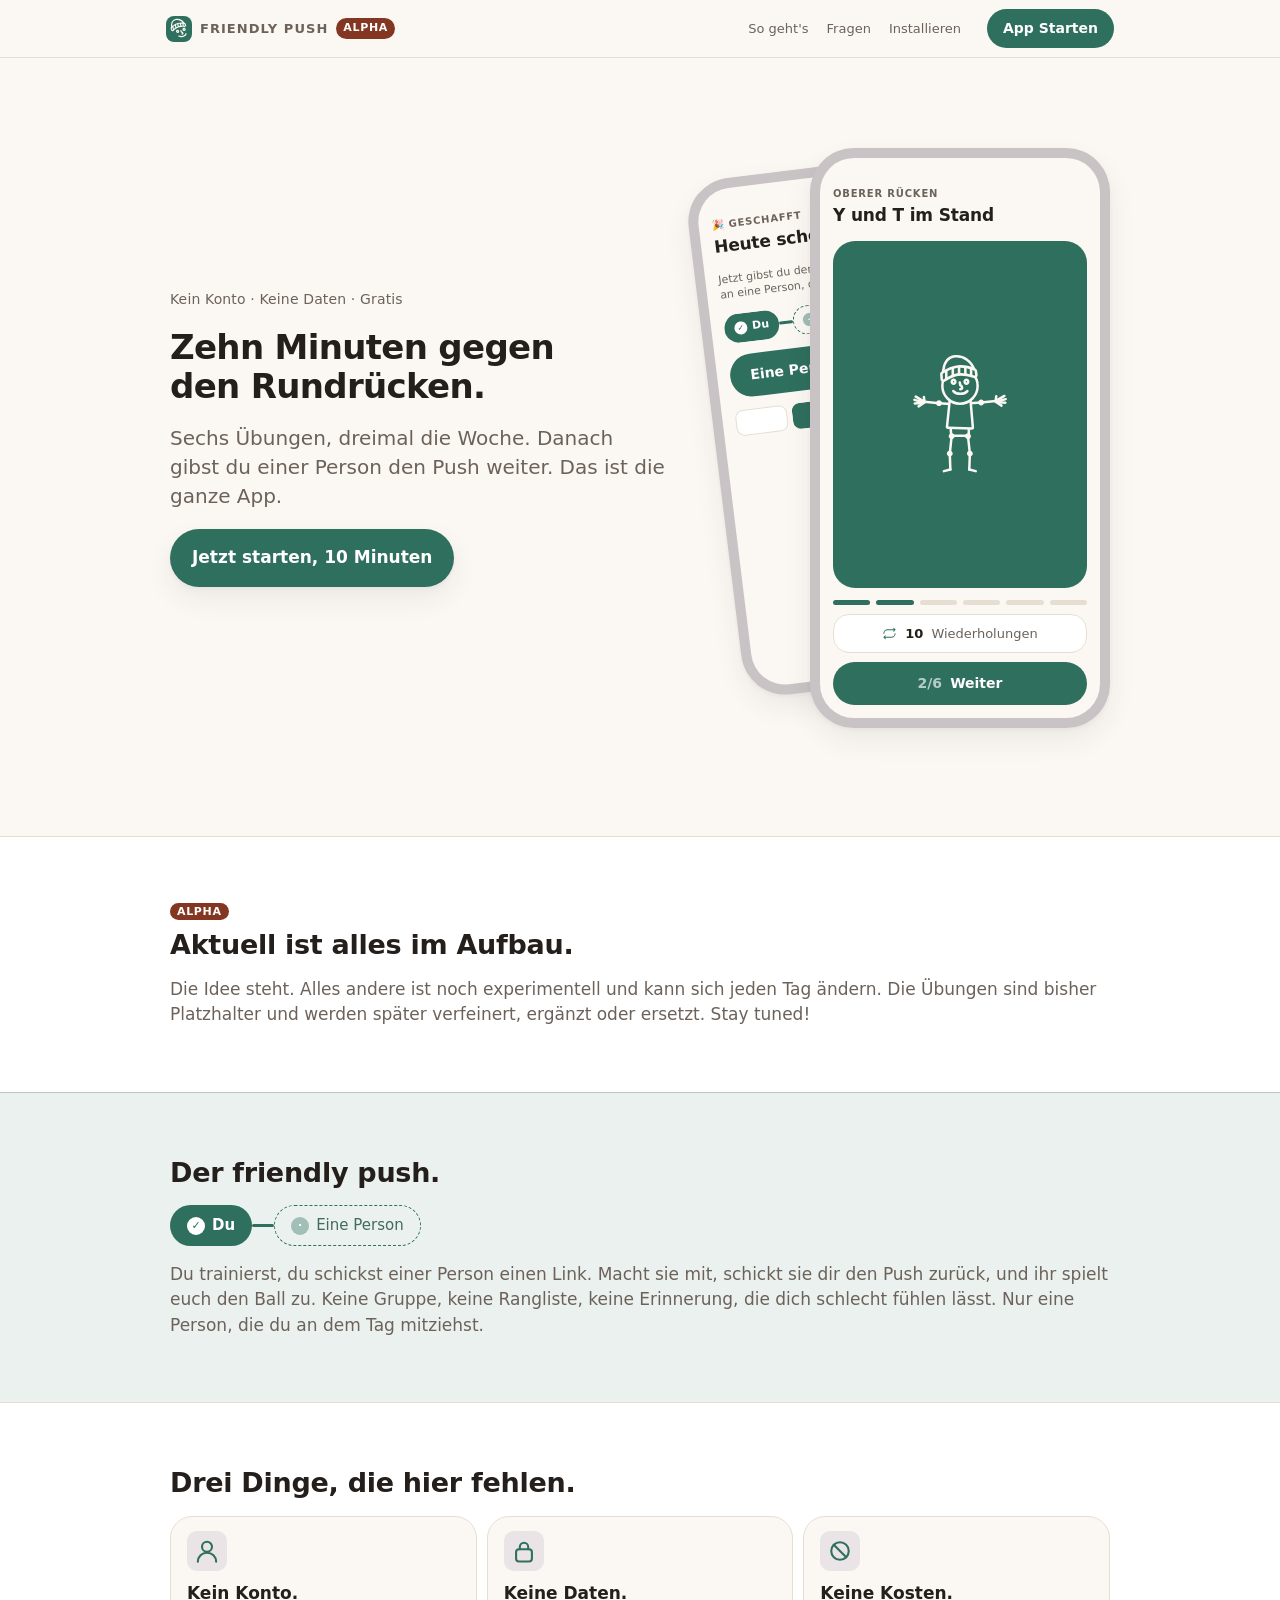
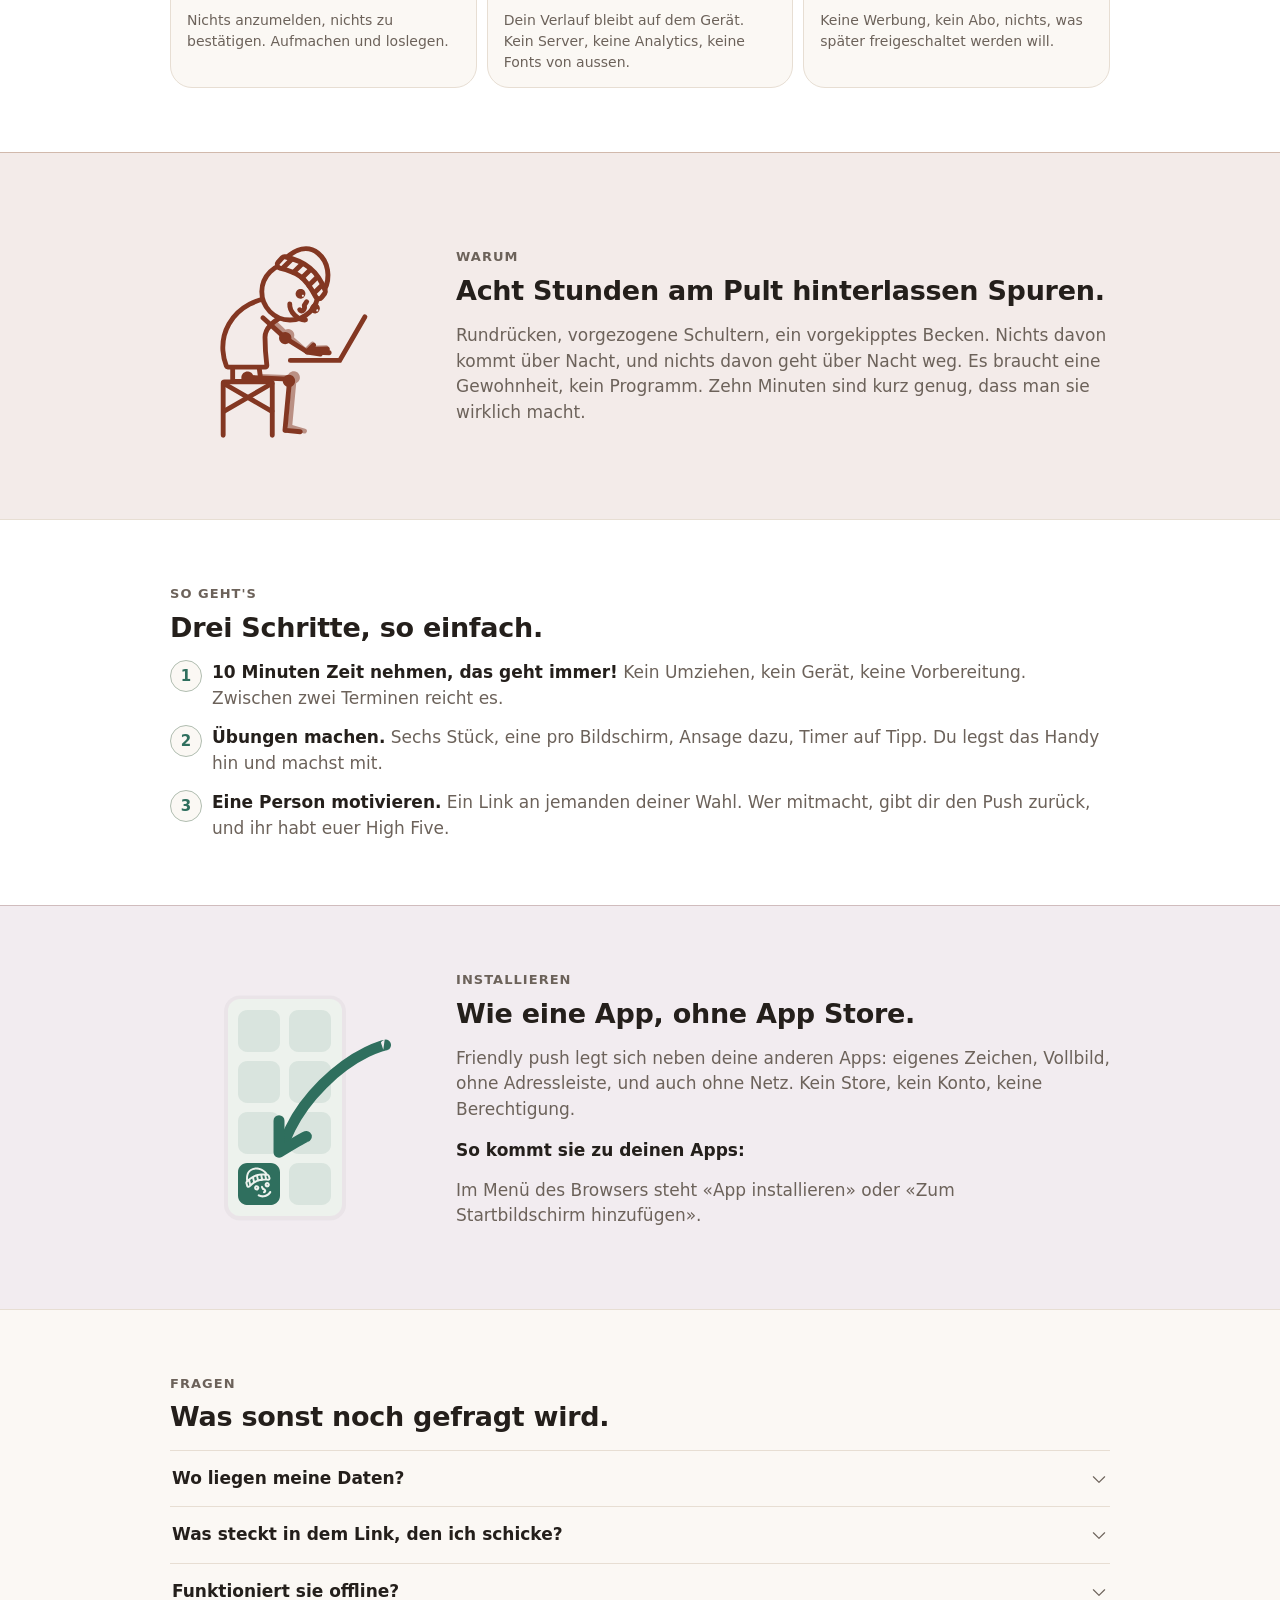
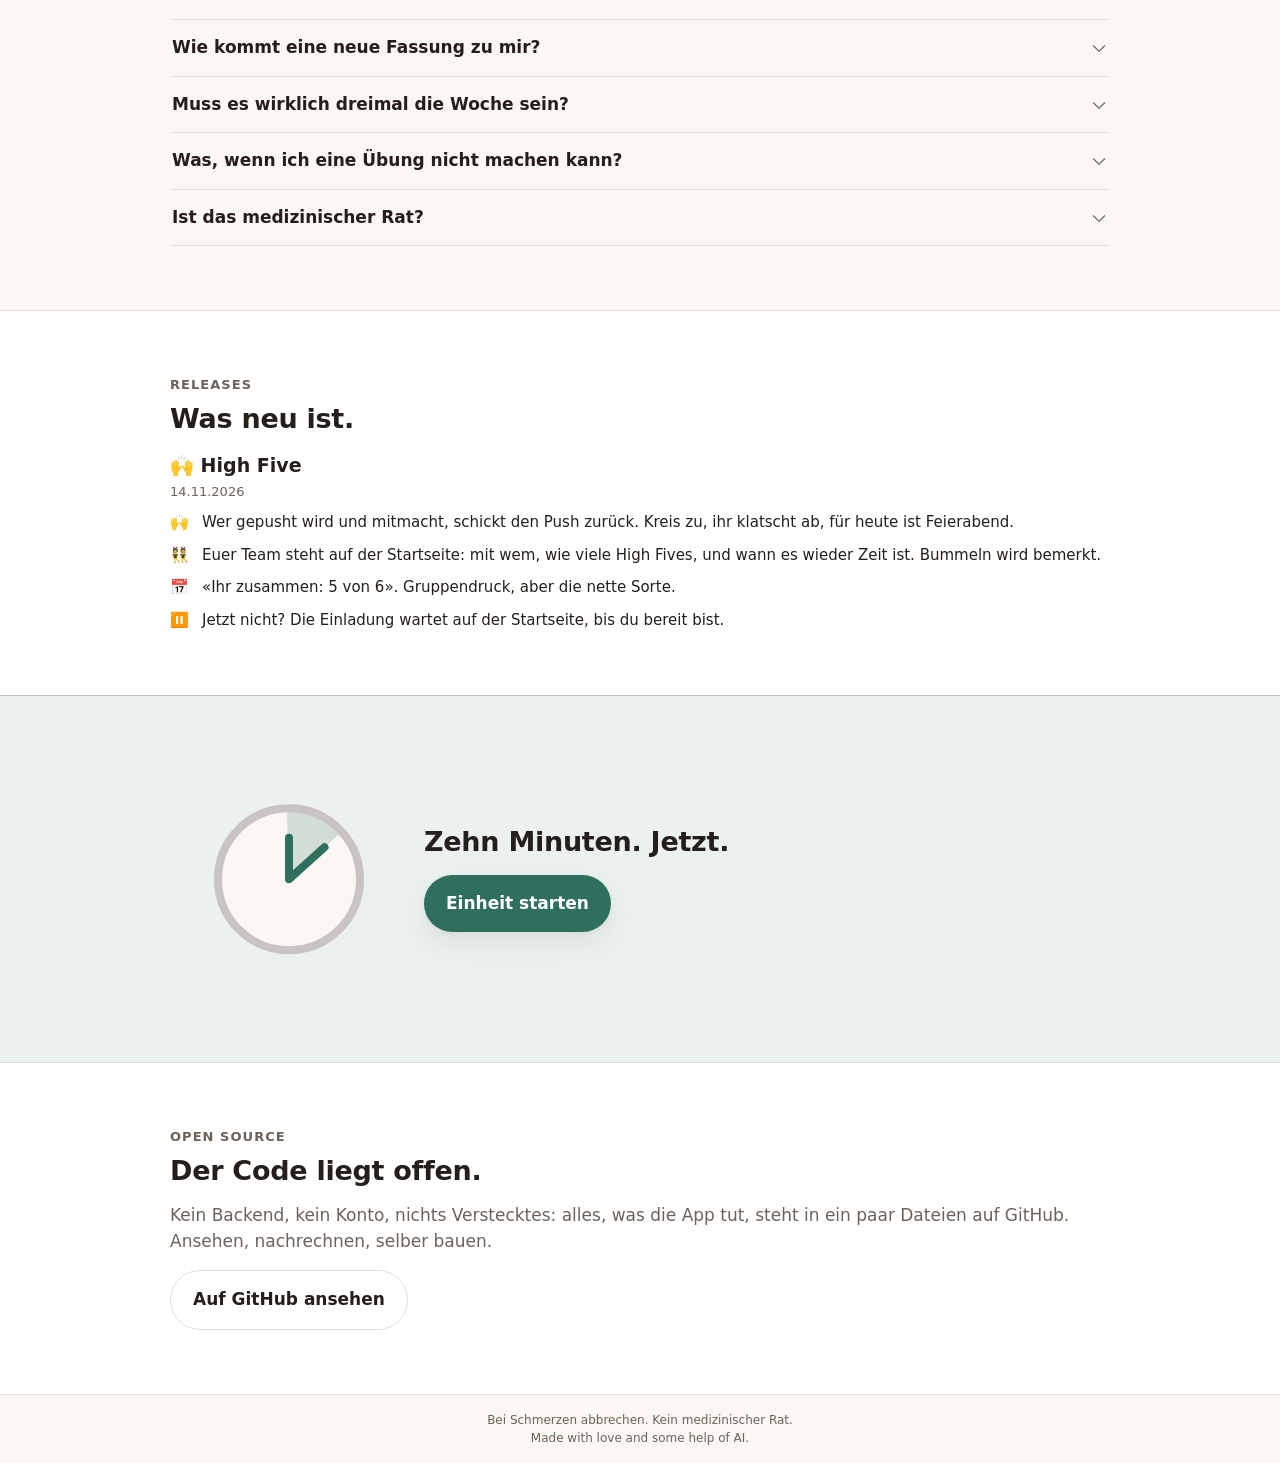
==== commit 8d530fe1: "Adds High Five loop between two people. Adds team card, release notes, backup and share menu." ====
--- a/index.html
+++ b/index.html
@@ -29,13 +29,16 @@
 <meta name="apple-mobile-web-app-title" content="friendly push">
 <meta name="mobile-web-app-capable" content="yes">
 
-<!-- Vorschau, wenn der Link in einem Chat landet. Relative Pfade, weil der
-     Host noch offen ist; nach dem Deploy gehören hier absolute hin. -->
+<!-- Vorschau, wenn der Link in einem Chat landet. Bildpfad absolut, sonst
+     holen die Crawler von WhatsApp, Slack und X das Bild nicht. Quelle: dev/og.html. -->
 <meta property="og:type" content="website">
+<meta property="og:url" content="https://friendlypush.ch/">
 <meta property="og:title" content="friendly push">
-<meta property="og:description" content="Zehn Minuten gegen den Rundrücken. Dreimal die Woche, dann weitergeben.">
-<meta property="og:image" content="assets/icon-512.png">
-<meta name="twitter:card" content="summary">
+<meta property="og:description" content="10 Minuten für eine bessere Haltung. Trainieren, Buddy pushen, weitergeben.">
+<meta property="og:image" content="https://friendlypush.ch/assets/og.png">
+<meta property="og:image:width" content="1200">
+<meta property="og:image:height" content="630">
+<meta name="twitter:card" content="summary_large_image">
 <body>
 
 <!-- Icons: Phosphor Regular, MIT, https://phosphoricons.com. Inline statt vom CDN,
@@ -58,9 +61,23 @@
        .icon-line und nicht die Füllung der anderen. -->
   <symbol id="i-share" viewBox="0 0 256 256"><path d="M96,96H64a16,16,0,0,0-16,16v88a16,16,0,0,0,16,16H192a16,16,0,0,0,16-16V112a16,16,0,0,0-16-16H160"/><path d="M128,152V40"/><path d="M88,80,128,40l40,40"/></symbol>
   <symbol id="i-repeat" viewBox="0 0 256 256"><path d="M24,128A72.08,72.08,0,0,1,96,56H204.69L194.34,45.66a8,8,0,0,1,11.32-11.32l24,24a8,8,0,0,1,0,11.32l-24,24a8,8,0,0,1-11.32-11.32L204.69,72H96a56.06,56.06,0,0,0-56,56,8,8,0,0,1-16,0Zm200-8a8,8,0,0,0-8,8,56.06,56.06,0,0,1-56,56H51.31l10.35-10.34a8,8,0,0,0-11.32-11.32l-24,24a8,8,0,0,0,0,11.32l24,24a8,8,0,0,0,11.32-11.32L51.31,200H160a72.08,72.08,0,0,0,72-72A8,8,0,0,0,224,120Z"/></symbol>
+  <!-- Teilen-Menü: Phosphor Regular (MIT), wie die übrigen. -->
+  <symbol id="i-link" viewBox="0 0 256 256"><path d="M240,88.23a54.43,54.43,0,0,1-16,37L189.25,160a54.27,54.27,0,0,1-38.63,16h-.05A54.63,54.63,0,0,1,96,119.84a8,8,0,0,1,16,.45A38.62,38.62,0,0,0,150.58,160h0a38.39,38.39,0,0,0,27.31-11.31l34.75-34.75a38.63,38.63,0,0,0-54.63-54.63l-11,11A8,8,0,0,1,135.7,59l11-11A54.65,54.65,0,0,1,224,48,54.86,54.86,0,0,1,240,88.23ZM109,185.66l-11,11A38.41,38.41,0,0,1,70.6,208h0a38.63,38.63,0,0,1-27.29-65.94L78,107.31A38.63,38.63,0,0,1,144,135.71a8,8,0,0,0,16,.45A54.86,54.86,0,0,0,144,96a54.65,54.65,0,0,0-77.27,0L32,130.75A54.62,54.62,0,0,0,70.56,224h0a54.28,54.28,0,0,0,38.64-16l11-11A8,8,0,0,0,109,185.66Z"/></symbol>
+  <symbol id="i-send" viewBox="0 0 256 256"><path d="M227.32,28.68a16,16,0,0,0-15.66-4.08l-.15,0L19.57,82.84a16,16,0,0,0-2.49,29.8L102,154l41.3,84.87A15.86,15.86,0,0,0,157.74,248q.69,0,1.38-.06a15.88,15.88,0,0,0,14-11.51l58.2-191.94c0-.05,0-.1,0-.15A16,16,0,0,0,227.32,28.68ZM157.83,231.85l-.05.14,0-.07-40.06-82.3,48-48a8,8,0,0,0-11.31-11.31l-48,48L24.08,98.25l-.07,0,.14,0L216,40Z"/></symbol>
+  <symbol id="i-chat" viewBox="0 0 256 256"><path d="M128,24A104,104,0,0,0,36.18,176.88L24.83,210.93a16,16,0,0,0,20.24,20.24l34.05-11.35A104,104,0,1,0,128,24Zm0,192a87.87,87.87,0,0,1-44.06-11.81,8,8,0,0,0-6.54-.67L40,216,52.47,178.6a8,8,0,0,0-.66-6.54A88,88,0,1,1,128,216Z"/></symbol>
+  <symbol id="i-signal" viewBox="0 0 256 256"><path d="M140,128a12,12,0,1,1-12-12A12,12,0,0,1,140,128ZM84,116a12,12,0,1,0,12,12A12,12,0,0,0,84,116Zm88,0a12,12,0,1,0,12,12A12,12,0,0,0,172,116Zm60,12A104,104,0,0,1,79.12,219.82L45.07,231.17a16,16,0,0,1-20.24-20.24l11.35-34.05A104,104,0,1,1,232,128Zm-16,0A88,88,0,1,0,51.81,172.06a8,8,0,0,1,.66,6.54L40,216,77.4,203.53a7.85,7.85,0,0,1,2.53-.42,8,8,0,0,1,4,1.08A88,88,0,0,0,216,128Z"/></symbol>
+  <symbol id="i-threema" viewBox="0 0 256 256"><path d="M172,112a8,8,0,0,1-8,8H96a8,8,0,0,1,0-16h68A8,8,0,0,1,172,112Zm-8,24H96a8,8,0,0,0,0,16h68a8,8,0,0,0,0-16Zm68-12A100.11,100.11,0,0,1,132,224H48a16,16,0,0,1-16-16V124a100,100,0,0,1,200,0Zm-16,0a84,84,0,0,0-168,0v84h84A84.09,84.09,0,0,0,216,124Z"/></symbol>
+  <symbol id="i-export" viewBox="0 0 256 256"><path d="M216,112v96a16,16,0,0,1-16,16H56a16,16,0,0,1-16-16V112A16,16,0,0,1,56,96H80a8,8,0,0,1,0,16H56v96H200V112H176a8,8,0,0,1,0-16h24A16,16,0,0,1,216,112ZM93.66,69.66,120,43.31V136a8,8,0,0,0,16,0V43.31l26.34,26.35a8,8,0,0,0,11.32-11.32l-40-40a8,8,0,0,0-11.32,0l-40,40A8,8,0,0,0,93.66,69.66Z"/></symbol>
 </svg>
 
 <main id="app" aria-live="polite"></main>
+
+<!-- Was ist neu: als Overlay über dem Screen, geschlossen mit "Gelesen". -->
+<dialog class="news-overlay" data-slot="news" aria-labelledby="news-title">
+  <h2 id="news-title">Was ist neu</h2>
+  <div class="releases" data-slot="newslist"></div>
+  <button class="btn btn-blue" data-action="news-read">Gelesen</button>
+</dialog>
 
 <footer class="footer">
   Bei Schmerzen abbrechen. Kein medizinischer Rat.<br>
@@ -70,8 +87,8 @@
 <!-- Eine neue Fassung wird angeboten, nicht untergeschoben: mitten in einer
      Einheit neu zu laden wäre ein Abbruch. -->
 <div class="toast" data-slot="update" role="status" hidden>
-  <span>Neue Fassung bereit.</span>
-  <button class="btn btn-small btn-primary" data-action="reload">Neu laden</button>
+  <span>Neue Version verfügbar.</span>
+  <button class="btn btn-small btn-primary" data-action="reload">Laden</button>
 </div>
 
 <!-- Die beiden Wege, die jederzeit offen bleiben, auch wenn die App längst
@@ -113,7 +130,7 @@
           friendly push <span class="tag">alpha</span>
         </p>
         <div class="lp-jump">
-          <button class="linkbtn" data-action="jump" data-to="steps">So geht's</button>
+          <button class="linkbtn" data-action="jump" data-to="pushband">So geht's</button>
           <button class="linkbtn" data-action="jump" data-to="faq">Fragen</button>
           <button class="linkbtn" data-action="jump" data-to="installblock">Installieren</button>
         </div>
@@ -213,12 +230,12 @@
 
     <!-- Der Kern, direkt danach: er ist der Grund, warum es die App gibt,
          nicht eine Eigenschaft unter anderen. -->
-    <section class="lp-band lp-band-teal">
+    <section class="lp-band lp-band-teal" data-slot="pushband">
       <div class="lp-inner">
         <h2>Der friendly push.</h2>
         <div class="pair" data-slot="pair"></div>
-        <p class="lead">Du trainierst, du schickst einer Person einen Link. Es kommt
-          nichts zurück und es gibt nichts abzuschliessen. Keine Gruppe, keine
+        <p class="lead">Du trainierst, du schickst einer Person einen Link. Macht sie
+          mit, schickt sie dir den Push zurück, und ihr spielt euch den Ball zu. Keine Gruppe, keine
           Rangliste, keine Erinnerung, die dich schlecht fühlen lässt. Nur eine
           Person, die du an dem Tag mitziehst.</p>
       </div>
@@ -280,8 +297,8 @@
           </span></li>
           <li><span>
             <b>Eine Person motivieren.</b>
-            Ein Link an jemanden deiner Wahl. Mehr ist es nicht: wer mitmacht,
-            gibt den Push beim nächsten Mal selber weiter.
+            Ein Link an jemanden deiner Wahl. Wer mitmacht, gibt dir den Push
+            zurück, und ihr habt euer High Five.
           </span></li>
         </ol>
       </div>
@@ -367,7 +384,8 @@
             </summary>
             <p>Im Speicher deines Browsers, auf diesem Gerät, als ein einziger
               Eintrag. Es gibt keinen Server, der etwas davon sieht. Löschst du
-              die Browserdaten oder die installierte App, ist der Verlauf weg.
+              die Browserdaten oder die installierte App, ist der Verlauf weg,
+              ausser du hast in den Einstellungen ein Backup heruntergeladen.
               Ansehen und löschen kannst du alles hier oder in den
               Einstellungen.</p>
             <div class="wipe" data-slot="wipe"></div>
@@ -376,10 +394,12 @@
             <summary>Was steckt in dem Link, den ich schicke?
               <svg class="icon faq-caret" aria-hidden="true"><use href="#i-caret"></use></svg>
             </summary>
-            <p>Dein Vorname und die sechs Übungen von heute, codiert im Link
-              selbst. Wer ihn öffnet, sieht, dass du trainiert hast, und bekommt
-              dieselbe Einheit angeboten. Es wird nichts gespeichert und es kommt
-              nichts zurück.</p>
+            <p>Dein Vorname, die sechs Übungen von heute, an welchen Tagen
+              du diese Woche trainiert hast, und eine zufällige Kennung, codiert im
+              Link selbst. Wer ihn öffnet, sieht, dass du trainiert hast, und bekommt
+              dieselbe Einheit angeboten. Gibt die Person den Push zurück, erkennt
+              deine App an der Kennung, wem er galt. Auf keinem Server wird etwas
+              gespeichert.</p>
           </details>
           <details>
             <summary>Funktioniert sie offline?
@@ -425,6 +445,15 @@
       </div>
     </section>
 
+    <!-- Was neu ist, aus derselben Liste wie "Neu" in der App. -->
+    <section class="lp-band lp-band-soft" data-slot="releases">
+      <div class="lp-inner">
+        <p class="eyebrow">Releases</p>
+        <h2>Was neu ist.</h2>
+        <div class="releases" data-slot="releaselist"></div>
+      </div>
+    </section>
+
     <section class="lp-band lp-band-teal">
       <div class="lp-inner lp-side lp-final">
         <img class="lp-side-icon" src="assets/lp-final.svg" alt="" aria-hidden="true">
@@ -463,11 +492,17 @@
     <p class="eyebrow brand">friendly push <span class="tag">alpha</span></p>
     <h1 data-slot="headline"></h1>
     <div class="pair" data-slot="pair"></div>
+    <!-- Konfetti, wenn ein Push zurückkommt. Ohne Höhe, verschiebt nichts. -->
+    <div class="party" data-slot="party" hidden aria-hidden="true"></div>
     <p class="lead" data-slot="lead"></p>
+    <p class="note" data-slot="loopline" hidden></p>
     <div class="prefs" data-slot="prefs"></div>
     <button class="btn btn-primary" data-action="start" data-slot="startbtn">Mitmachen, 10 Minuten</button>
     <button class="btn btn-quiet" data-action="start-own" data-slot="startown" hidden>Lieber mein eigenes Set</button>
-    <p class="note">Sechs Übungen gegen Rundrücken, vorgezogene Schultern und ein vorgekipptes Becken.</p>
+    <!-- Später: die Einladung bleibt auf der Übersicht stehen, bis man loslegt. -->
+    <button class="btn btn-quiet" data-action="later" data-slot="laterbtn">Jetzt nicht</button>
+    <button class="btn btn-primary" data-action="home" data-slot="homebtn" hidden>Zur Übersicht</button>
+    <p class="note" data-slot="about">Sechs Übungen gegen Rundrücken, vorgezogene Schultern und ein vorgekipptes Becken.</p>
   </section>
 </template>
 
@@ -545,8 +580,8 @@
             </span></li>
             <li><span>
               <b>Danach motivierst du eine Person.</b>
-              Ein Link an jemanden deiner Wahl. Mehr ist es nicht: wer mitmacht, gibt den
-              Push beim nächsten Mal selber weiter.
+              Ein Link an jemanden deiner Wahl. Wer mitmacht, gibt dir den Push
+              zurück.
             </span></li>
           </ol>
           <div class="pair" data-slot="demo"></div>
@@ -561,6 +596,34 @@
         <!-- Die offene Geste gehört zur Lage, darum steht sie als Karte in
              diesem Band. Sie ist ein Hinweis und keine Aufgabe: das Kreuz
              räumt sie weg. -->
+        <!-- Das Team: mit wem zuletzt ein High Five zustande kam, wie viele es
+             sind und was jetzt dran ist. Ab dem Tag danach wird sie lauter. -->
+        <!-- Nach einem Update: ein Hinweis auf das, was neu ist. Einmal
+             angesehen oder weggetippt, kommt er bis zum nächsten nicht wieder. -->
+        <button class="newscard" type="button" data-action="news-open" data-slot="newscard" hidden>
+          <span class="newscard-gift" aria-hidden="true" data-slot="newsemoji">🎁</span>
+          <span class="newscard-text">
+            <b data-slot="newstitle">Was ist neu?</b>
+            <small data-slot="newssub"></small>
+          </span>
+          <svg class="icon newscard-go" aria-hidden="true"><use href="#i-arrow-left"></use></svg>
+        </button>
+
+        <!-- Offene Einladung: jemand hat dich gepusht, du hast "Jetzt nicht"
+             gesagt. Sie steht da, bis du loslegst. -->
+        <div class="teamcard challenge" data-slot="challenge" data-due hidden>
+          <p class="teamcount" data-slot="challengecount"></p>
+          <div class="pair" data-slot="challengepair"></div>
+          <p data-slot="challengenote"></p>
+          <button class="btn btn-primary" data-action="challenge">Loslegen</button>
+        </div>
+
+        <div class="teamcard" data-slot="teamcard" hidden>
+          <p class="teamcount" data-slot="teamcount"></p>
+          <div class="pair" data-slot="teampair"></div>
+          <p data-slot="teamnote"></p>
+        </div>
+
         <div class="pushcard" data-slot="pushcard" hidden>
           <button class="linkbtn pushcard-hide" data-action="pushcard-hide"
                   aria-label="Hinweis entfernen" title="Entfernen">
@@ -624,6 +687,13 @@
          man auch nachsehen können, was da liegt: erst in Worten, darunter der
          Eintrag, wie er wirklich im Speicher steht. Gelöscht wird an
          derselben Stelle, an der man es gesehen hat. -->
+    <!-- Was neu ist, jederzeit nachlesbar. Nach einem Update meldet es sich
+         zusätzlich als Karte auf der Startseite. -->
+    <div class="setting">
+      <p class="setting-label">Was ist neu</p>
+      <button class="linkbtn" data-action="news">Neuerungen ansehen</button>
+    </div>
+
     <div class="setting">
       <p class="setting-label" id="set-data-label">Daten</p>
       <p class="note">Alles, was friendly push über dich weiss, liegt in einem
@@ -645,6 +715,17 @@
           </details>
         </div>
       </details>
+      <!-- Backup: alles als Datei mitnehmen und auf einem anderen Gerät
+           oder nach dem Löschen wieder einspielen. Die Datei bleibt bei dir. -->
+      <div class="backup" data-slot="backup"></div>
+    </div>
+
+    <!-- Löschen steht für sich, ganz unten und abgesetzt: was hier passiert,
+         lässt sich nicht rückgängig machen. -->
+    <div class="setting setting-danger">
+      <p class="setting-label">Danger Zone</p>
+      <p class="note">Löscht alle Daten auf diesem Gerät: Verlauf, Name, Pushes
+        und High Fives. Endgültig, ausser du hast vorher ein Backup heruntergeladen.</p>
       <div class="wipe" data-slot="wipe"></div>
     </div>
   </section>
@@ -732,10 +813,6 @@
     <h1 data-slot="headline"></h1>
     <p class="note" data-slot="hint" hidden></p>
 
-    <!-- Wer über einen Link hier ist, schuldet der Person zwei Sachen:
-         eine Rückmeldung und beim nächsten Mal den Push. -->
-    <p class="pushback" data-slot="pushback" hidden></p>
-
     <div class="pair" data-slot="pair"></div>
     <p class="note" data-slot="sharehow"></p>
 
--- a/styles.css
+++ b/styles.css
@@ -37,7 +37,7 @@
   --radius: 22px;
   --radius-lg: 32px;
 
-  /* Schriftgrösse als Faktor. Jede Grösse im Stylesheet rechnet damit, die
+      /* Schriftgrösse als Faktor. Jede Grösse im Stylesheet rechnet damit, die
      Einstellungen setzen ihn auf dem Wurzelelement um. */
   --fs: 1;
   --shadow: 0 2px 4px rgb(36 31 27 / 4%), 0 12px 28px rgb(36 31 27 / 7%);
@@ -48,7 +48,7 @@
      der Karte und die Fläche der Zeichnung sind dieselbe Farbe, darum steht
      sie hier als Wert und nicht als Variable, die umschalten könnte. */
   --card-bg: #2f6f5e;
-
+f
   /* Die Figur in der Zeichnung und die Trennlinie zwischen den beiden Posen:
      ebenfalls fest, sie liegen auf dem Teal und nicht auf dem Hintergrund. */
   --card-ink: #fbf8f4;
@@ -87,6 +87,10 @@
     --tint-blue: var(--hue-blue-lift);
     --shadow: 0 2px 4px rgb(0 0 0 / 25%), 0 12px 28px rgb(0 0 0 / 35%);
     --phone-frame: #39312b;
+    /* Startband: das aufgehellte Grün in die warme Fläche gemischt ergibt
+       Oliv, das gelb wirkt. Darum hier eigene, kühlere Grüntöne. */
+    --start-bg: #1d2a21;
+    --start-line: #2f4636;
   }
 }
 
@@ -110,6 +114,8 @@
   --tint-blue: var(--hue-blue-lift);
   --shadow: 0 2px 4px rgb(0 0 0 / 25%), 0 12px 28px rgb(0 0 0 / 35%);
   --phone-frame: #39312b;
+  --start-bg: #1d2a21;
+  --start-line: #2f4636;
 }
 
 /* Formularfelder, Scrollbalken und Auswahlfarben sollen dem gewählten Modus
@@ -425,6 +431,16 @@
 /* Das Feld im eigenen Platz des Paares. Keine zweite Form, nur eine Linie
    unter dem Text: der Platz ist schon die Form, die Linie sagt, dass hier
    etwas einzutragen ist. */
+/* Die Maske fällt: der Deckname steht gedämpft da und kippt dann auf den
+   echten Namen. Bei reduzierter Bewegung setzt app.js gleich den echten. */
+.peer [data-mask] { opacity: 0.55; text-decoration: line-through; }
+.peer [data-revealed] { display: inline-block; animation: peer-reveal 420ms cubic-bezier(0.2, 0.8, 0.3, 1.2); }
+
+@keyframes peer-reveal {
+  0% { opacity: 0; transform: rotateX(90deg); }
+  100% { opacity: 1; transform: none; }
+}
+
 .peer-input {
   width: 9ch;
   min-width: 0;
@@ -520,15 +536,144 @@
   font-size: calc(16px * var(--fs));
 }
 
-/* Der Hinweis an die Person, die dich gepusht hat. Er steht in der
-   Accent-Farbe, weil er die einzige Verbindung nach aussen ist. */
-.pushback {
-  margin: 0;
-  padding: 14px 16px;
+/* Team-Karte: das High Five und was jetzt dran ist. Ruhig, solange heute
+   alles erledigt ist; ab dem Tag danach in der Akzentfarbe, weil dann etwas
+   zu tun ist. */
+.teamcard {
+  display: flex;
+  flex-direction: column;
+  gap: 12px;
+  align-items: flex-start;
+  background: var(--surface);
+  border: 1px solid var(--line);
   border-radius: var(--radius);
-  background: color-mix(in srgb, var(--accent) 10%, var(--surface));
-  border: 1px solid color-mix(in srgb, var(--accent) 30%, var(--line));
+  padding: 16px;
+}
+
+.teamcard p { margin: 0; font-size: calc(14px * var(--fs)); color: var(--ink-soft); text-wrap: pretty; }
+
+.teamcard .teamcount {
+  font-size: calc(13px * var(--fs));
+  font-weight: 700;
+  letter-spacing: 0.02em;
   color: var(--accent-text);
+}
+
+.teamcard .teamcount::before { content: '🙌 '; }
+.teamcard .teamcount[data-plain]::before { content: none; }
+
+/* Die offene Einladung trägt ihren Knopf selbst: hier geht es los. */
+.challenge .btn { align-self: stretch; }
+
+.teamcard[data-due] {
+  background: color-mix(in srgb, var(--accent) 12%, var(--surface));
+  border: 2px solid var(--accent);
+}
+
+.teamcard[data-due] [data-slot="teamnote"] {
+  font-size: calc(16px * var(--fs));
+  font-weight: 600;
+  color: var(--ink);
+}
+
+/* Was-ist-neu-Karte nach einem Update: in Blau, damit sie sich von Team und
+   Push abhebt, und als Ganzes ein Knopf mit Pfeil. Sie springt beim
+   Erscheinen kurz auf, das Geschenk wackelt einmal. */
+.newscard {
+  appearance: none;
+  display: flex;
+  align-items: center;
+  gap: 14px;
+  width: 100%;
+  padding: 16px 18px;
+  border: 0;
+  border-radius: var(--radius);
+  background: var(--hue-blue);
+  color: #fff;
+  font: inherit;
+  text-align: left;
+  cursor: pointer;
+  box-shadow: 0 6px 18px rgb(34 99 131 / 30%);
+  transition: transform 120ms ease, filter 120ms ease;
+  animation: news-pop 520ms cubic-bezier(0.2, 0.9, 0.3, 1.25) both;
+}
+
+.newscard:active { transform: scale(0.98); }
+.newscard:focus-visible { outline: 3px solid var(--hue-blue-lift, #7cbcdc); outline-offset: 3px; }
+
+.newscard-gift {
+  display: grid;
+  place-items: center;
+  flex: none;
+  width: 44px;
+  height: 44px;
+  border-radius: 50%;
+  background: rgb(255 255 255 / 18%);
+  font-size: calc(22px * var(--fs));
+  animation: news-wiggle 700ms ease 420ms both;
+}
+
+.newscard-text { display: flex; flex-direction: column; gap: 2px; flex: 1; min-width: 0; }
+.newscard-text b { font-size: calc(17px * var(--fs)); }
+.newscard-text small { font-size: calc(14px * var(--fs)); opacity: 0.85; }
+
+/* Der Pfeil zeigt nach rechts: dasselbe Zeichen wie Zurück, gespiegelt. */
+.newscard-go { flex: none; font-size: calc(20px * var(--fs)); transform: scaleX(-1); }
+
+.newscard[data-leaving] { animation: news-out 260ms ease forwards; }
+
+@media (hover: hover) and (pointer: fine) {
+  .newscard:hover { filter: brightness(1.08); }
+}
+
+@keyframes news-pop {
+  0% { opacity: 0; transform: translateY(10px) scale(0.96); }
+  100% { opacity: 1; transform: none; }
+}
+
+@keyframes news-wiggle {
+  0%, 100% { transform: rotate(0); }
+  25% { transform: rotate(-14deg) scale(1.1); }
+  50% { transform: rotate(10deg) scale(1.1); }
+  75% { transform: rotate(-6deg); }
+}
+
+@keyframes news-out {
+  to { opacity: 0; transform: scale(0.96); }
+}
+
+/* Was-ist-neu als Overlay: mittig, scrollt in sich, "Gelesen" unten. */
+.news-overlay {
+  width: min(100% - 32px, 460px);
+  max-height: calc(100dvh - 48px);
+  padding: 24px 20px 20px;
+  border: 0;
+  border-radius: var(--radius-lg);
+  background: var(--surface);
+  color: var(--ink);
+  box-shadow: var(--shadow), 0 24px 60px rgb(36 31 27 / 25%);
+}
+
+.news-overlay[open] { display: flex; flex-direction: column; gap: 18px; }
+.news-overlay::backdrop { background: rgb(36 31 27 / 45%); }
+.news-overlay h2 { margin: 0; font-size: calc(22px * var(--fs)); }
+.news-overlay .releases { overflow-y: auto; min-height: 0; }
+
+@media (prefers-reduced-motion: no-preference) {
+  .news-overlay[open] { animation: news-pop 260ms cubic-bezier(0.2, 0.8, 0.3, 1); }
+}
+
+.btn-blue { background: var(--hue-blue); color: #fff; }
+
+/* Neuerungen: pro Release Titel, Tag und eine Liste mit Emoji vorne. */
+.releases { display: flex; flex-direction: column; gap: 24px; }
+.release h3 { margin: 0; font-size: calc(19px * var(--fs)); }
+.release-date { margin: 2px 0 10px; font-size: calc(13px * var(--fs)); color: var(--ink-soft); }
+.release ul { margin: 0; padding: 0; list-style: none; display: flex; flex-direction: column; gap: 10px; }
+.release li {
+  display: grid;
+  grid-template-columns: 1.6em 1fr;
+  gap: 8px;
   font-size: calc(15px * var(--fs));
   text-wrap: pretty;
 }
@@ -672,9 +817,9 @@
 /* Der Start ist der Bereich, auf den es ankommt: mehr Luft, etwas mehr Ton
    und eine Kante auf beiden Seiten. */
 .screen-home .lp-band-green {
-  background: color-mix(in srgb, var(--band) 16%, var(--surface));
-  border-top-color: color-mix(in srgb, var(--band) 34%, var(--line));
-  border-bottom: 1px solid color-mix(in srgb, var(--band) 34%, var(--line));
+  background: var(--start-bg, color-mix(in srgb, var(--band) 16%, var(--surface)));
+  border-top-color: var(--start-line, color-mix(in srgb, var(--band) 34%, var(--line)));
+  border-bottom: 1px solid var(--start-line, color-mix(in srgb, var(--band) 34%, var(--line)));
 }
 
 /* Das Startband trägt den Kern der App, darum hat es mehr Luft als die
@@ -699,6 +844,24 @@
 /* Drei Blöcke untereinander: Beschriftung, Bedienelement, bei Bedarf ein
    Hinweis. Keine Karten und keine Trennlinien, der Abstand reicht. */
 .setting { display: flex; flex-direction: column; gap: 10px; }
+
+/* Danger Zone: abgesetzt durch eine Kante in Ziegelrot, der Titel in
+   derselben Farbe. Kein grosser roter Kasten: es soll auffallen, nicht schreien. */
+.setting-danger {
+  padding: 16px;
+  border: 1px solid color-mix(in srgb, var(--tint-brick) 45%, var(--line));
+  border-radius: var(--radius);
+}
+
+.setting-danger .setting-label { color: var(--tint-brick); }
+
+/* Ein Textlink in der Spalte nimmt nur seine Breite, sonst stünde er mittig. */
+.setting > .linkbtn {
+  align-self: flex-start;
+  text-align: left;
+  text-decoration: underline;
+  text-underline-offset: 3px;
+}
 
 .setting-label {
   margin: 0;
@@ -1241,6 +1404,9 @@
 /* Löschen steht leise da: ein unterstrichener Link, der erst nachfragt. Wer
    ihn sucht, findet ihn, und sonst fällt er nicht auf. Er steht an beiden
    Orten im Lesefluss, also linksbündig wie alles daneben. */
+.backup { display: flex; flex-direction: column; gap: 10px; margin-top: 12px; }
+.backup-row { display: flex; flex-wrap: wrap; align-items: center; gap: 12px 16px; }
+
 .wipe {
   display: flex;
   flex-direction: column;
@@ -2159,12 +2325,78 @@
 }
 
 @media (prefers-reduced-motion: reduce) {
-  * { transition-duration: 1ms !important; animation-duration: 1ms !important; }
+  /* Das Daumenkino der Übung ist keine Zierde, sondern die Anleitung selbst.
+     Es läuft darum auch bei reduzierter Bewegung, nur alles andere wird still. */
+  *:not(.ex-flip) { transition-duration: 1ms !important; animation-duration: 1ms !important; }
 
   /* Ein Konfettiknall in 1 ms ist nur ein Zucken. Dann lieber gar keiner. */
   .party { display: none !important; }
-
-  /* Ein Daumenkino in 1 ms wäre ein Flackern. Dann lieber die erste Pose. */
-  .ex-flip { animation: none !important; }
-}
-
+}
+
+
+/* ------------------------------------------------------------------ Teilen */
+/* Kontextmenü am Knopf, wenn ein Push rausgeht. Position setzt share.js,
+   darum hier kein Rand und kein automatisches Zentrieren des <dialog>. */
+.share-menu {
+  position: fixed;
+  inset: auto;
+  margin: 0;
+  width: min(260px, 100vw - 32px);
+  max-height: calc(100dvh - 32px);
+  overflow-y: auto;
+  padding: 6px;
+  border: 1px solid var(--line);
+  border-radius: 18px;
+  background: var(--surface);
+  color: var(--ink);
+  box-shadow: var(--shadow), 0 20px 40px rgb(36 31 27 / 14%);
+}
+
+/* Hintergrund nur angedeutet: es ist ein Menü, kein Dialog. */
+.share-menu::backdrop { background: rgb(36 31 27 / 12%); }
+
+.share-menu [role="menu"] { display: flex; flex-direction: column; }
+
+.share-menu-item {
+  appearance: none;
+  display: flex;
+  align-items: center;
+  gap: 12px;
+  width: 100%;
+  min-height: 44px;
+  padding: 10px 12px;
+  border: 0;
+  border-radius: 12px;
+  background: none;
+  color: inherit;
+  font: inherit;
+  font-size: calc(16px * var(--fs));
+  text-align: left;
+  text-decoration: none;
+  cursor: pointer;
+}
+
+.share-menu-item .icon { font-size: calc(22px * var(--fs)); color: var(--accent-text); }
+
+.share-menu-item:focus-visible { outline: 2px solid var(--accent); outline-offset: -2px; }
+
+.share-menu-item:active { background: color-mix(in srgb, var(--accent) 12%, transparent); }
+
+@media (hover: hover) and (pointer: fine) {
+  .share-menu-item:hover { background: color-mix(in srgb, var(--accent) 8%, transparent); }
+}
+
+.share-menu hr {
+  margin: 4px 8px;
+  border: 0;
+  border-top: 1px solid var(--line);
+}
+
+/* Aufgehen vom Knopf her: von unten, wenn das Menü darüber steht, und umgekehrt. */
+@media (prefers-reduced-motion: no-preference) {
+  .share-menu[open] { animation: menu-in 160ms cubic-bezier(0.2, 0.8, 0.3, 1); }
+  .share-menu[data-side="below"][open] { animation-name: menu-in-below; }
+}
+
+@keyframes menu-in { from { opacity: 0; transform: translateY(6px) scale(0.98); } }
+@keyframes menu-in-below { from { opacity: 0; transform: translateY(-6px) scale(0.98); } }
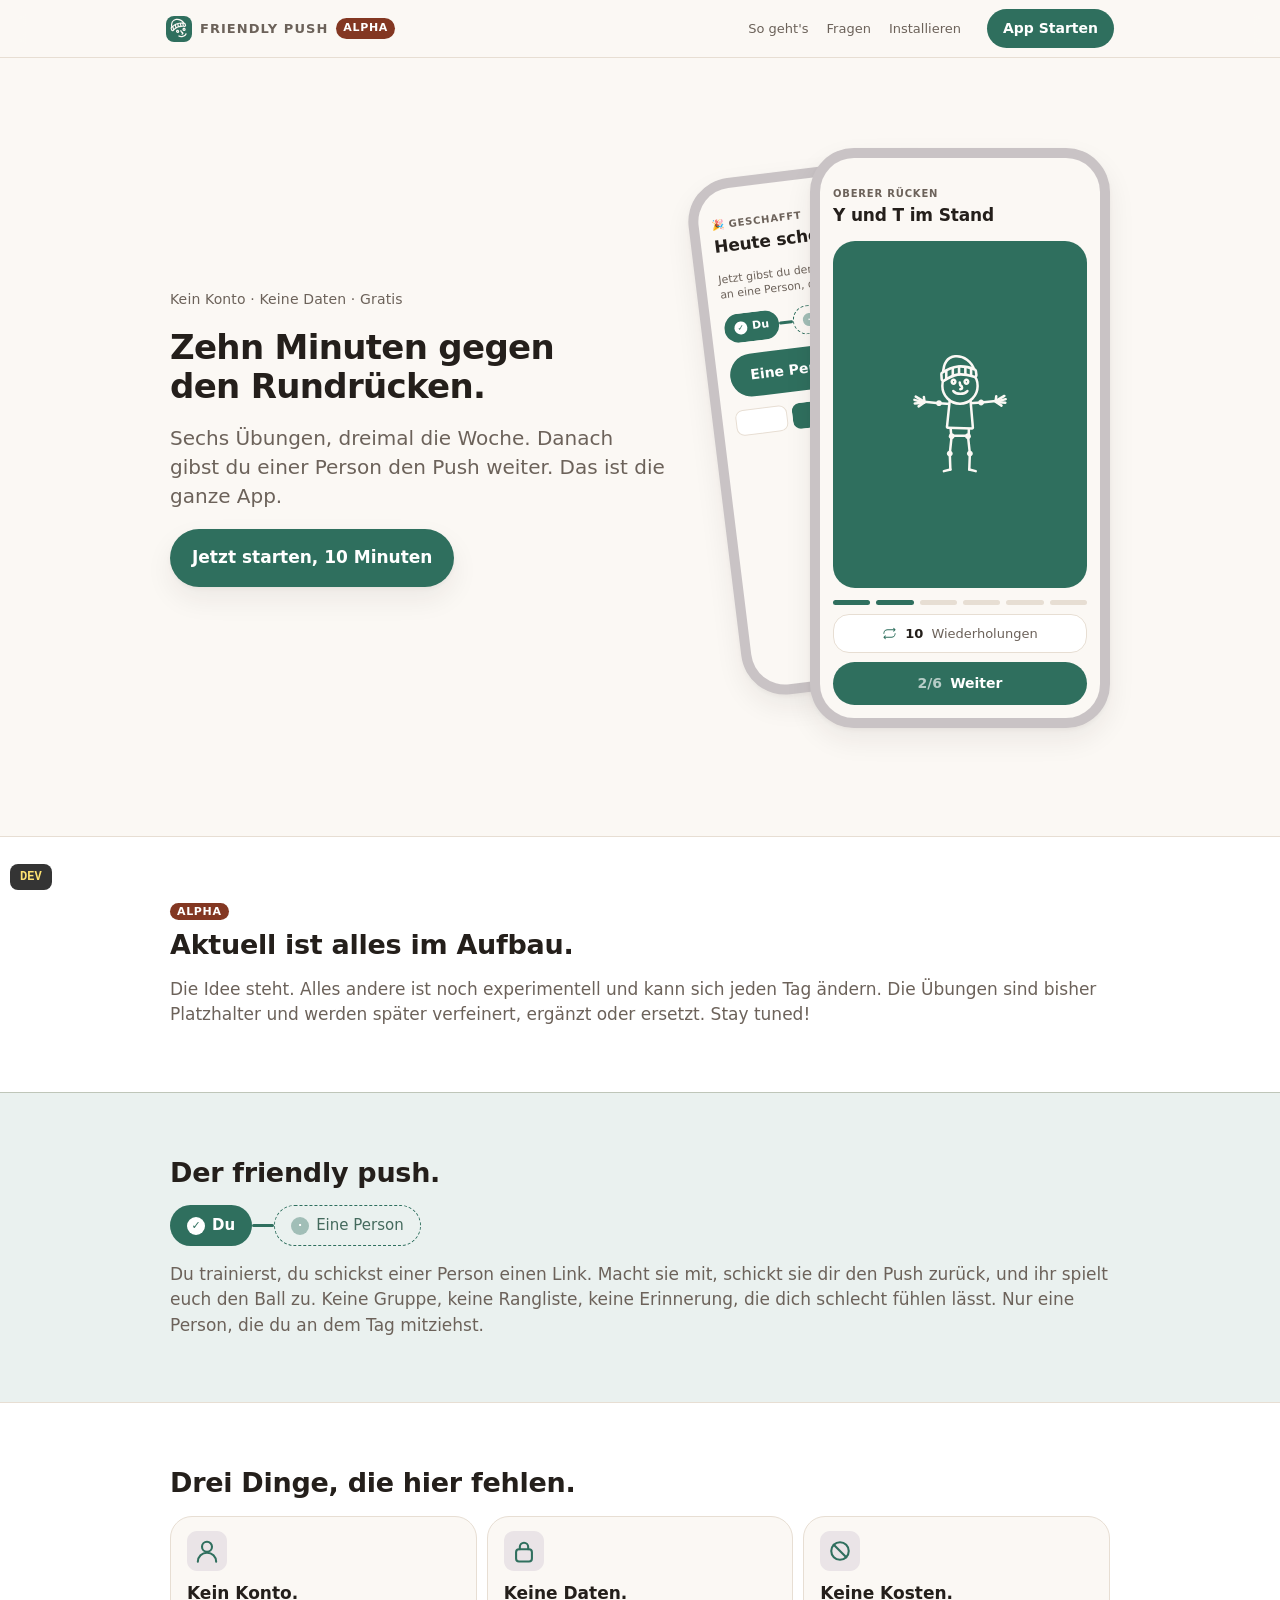
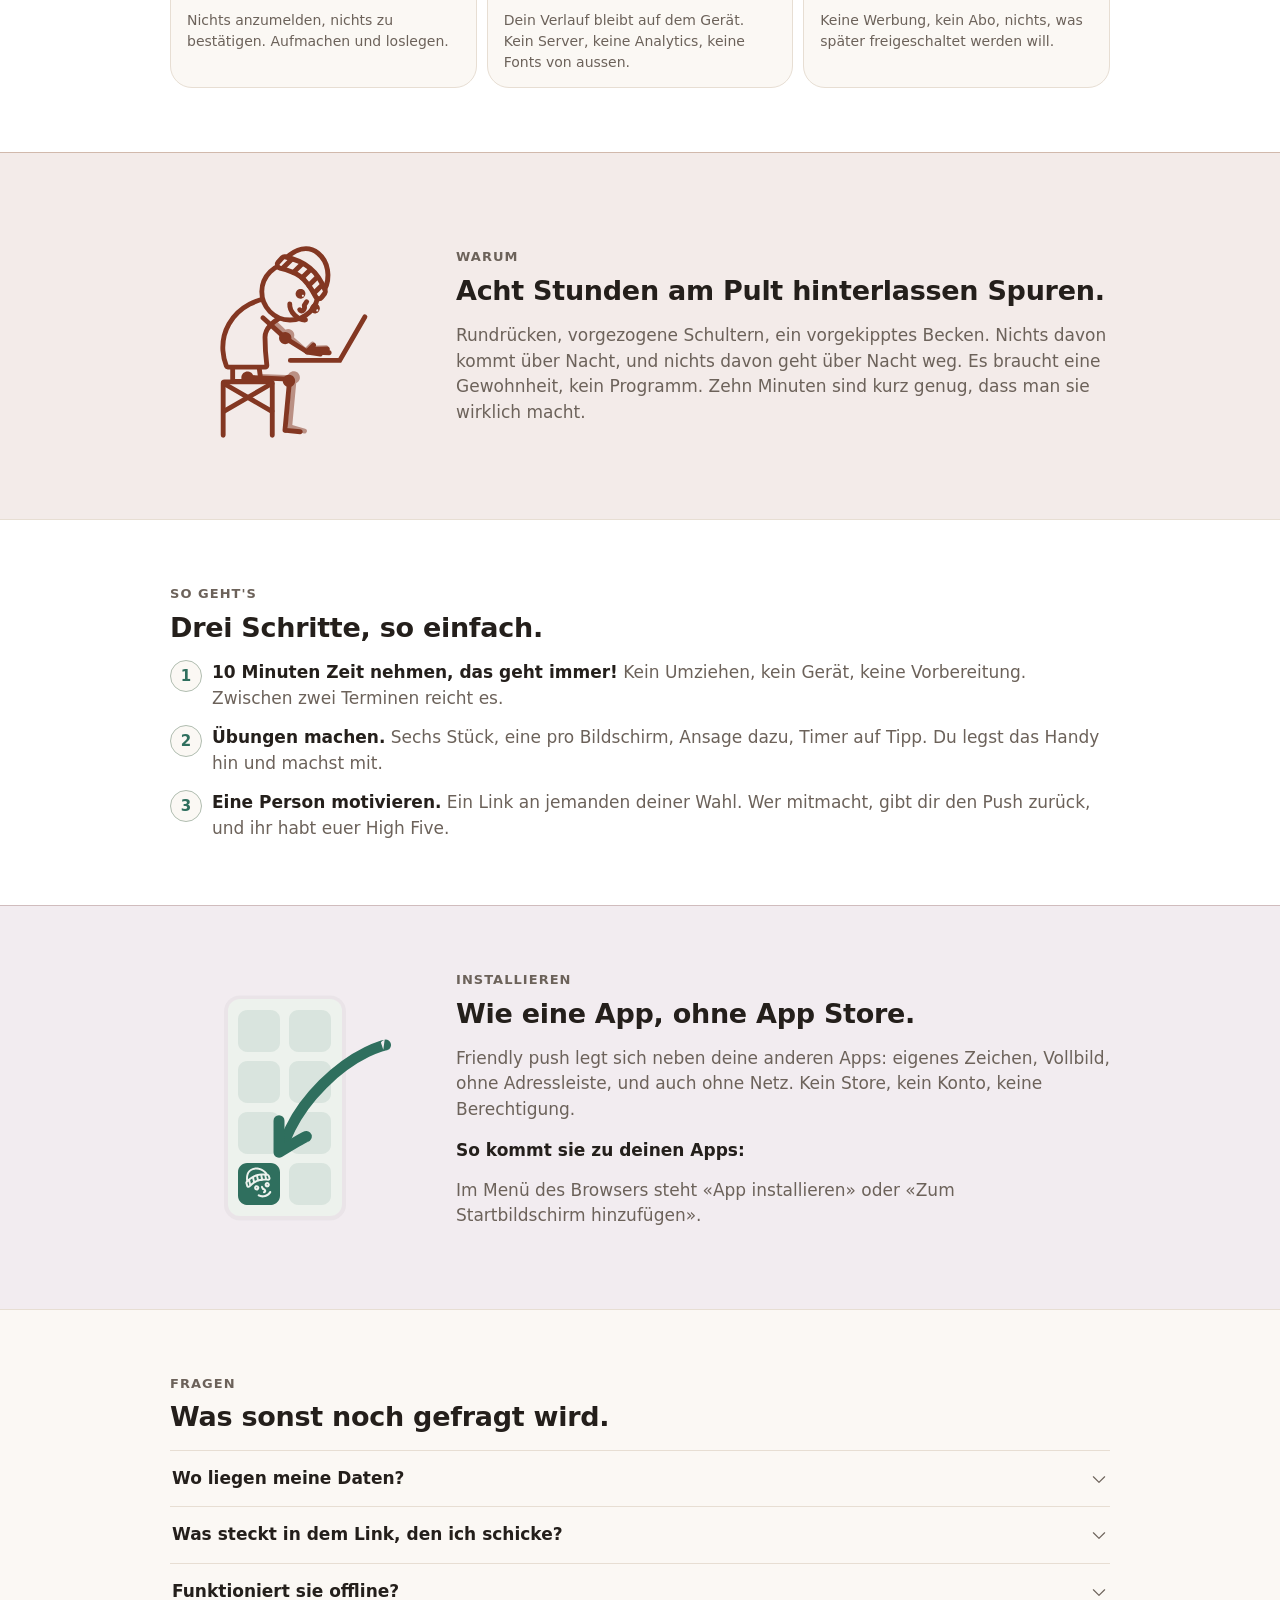
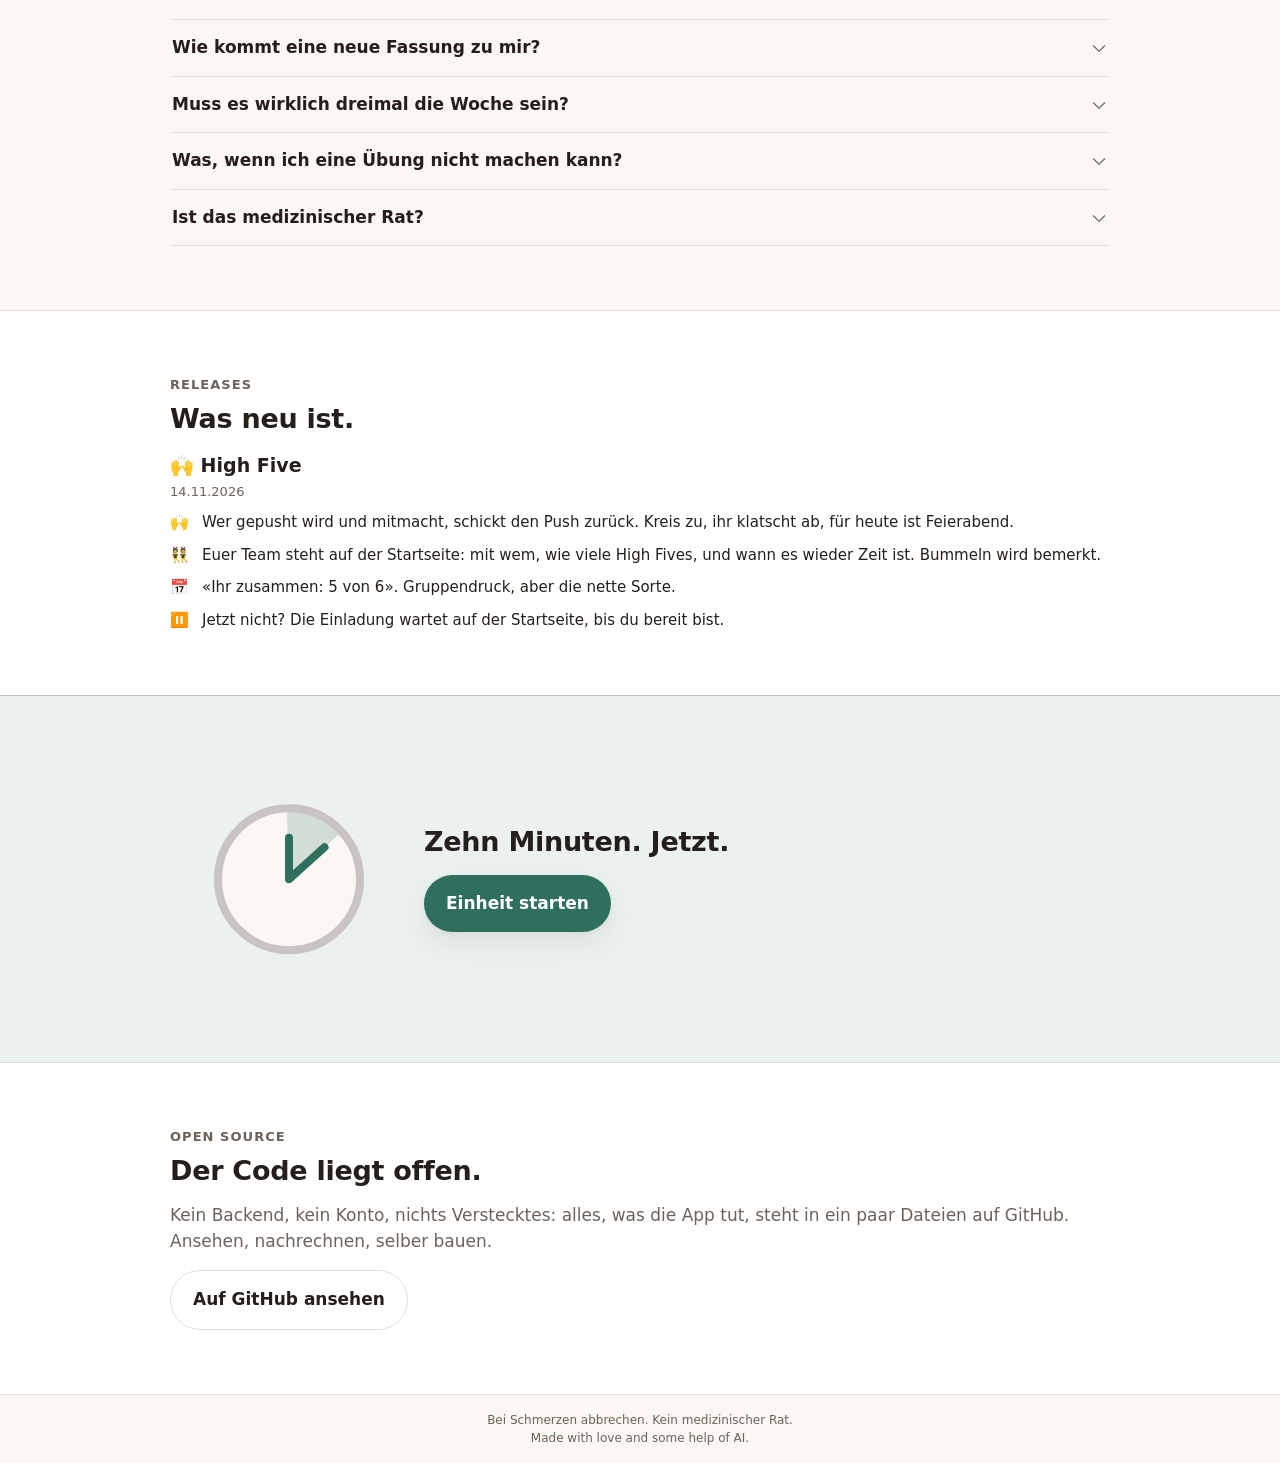
==== commit 6a2c2f1d: "Iterates High Five loop between two people. Adds team card, release notes, backup share menu and Add" ====
--- a/index.html
+++ b/index.html
@@ -62,6 +62,7 @@
   <symbol id="i-share" viewBox="0 0 256 256"><path d="M96,96H64a16,16,0,0,0-16,16v88a16,16,0,0,0,16,16H192a16,16,0,0,0,16-16V112a16,16,0,0,0-16-16H160"/><path d="M128,152V40"/><path d="M88,80,128,40l40,40"/></symbol>
   <symbol id="i-repeat" viewBox="0 0 256 256"><path d="M24,128A72.08,72.08,0,0,1,96,56H204.69L194.34,45.66a8,8,0,0,1,11.32-11.32l24,24a8,8,0,0,1,0,11.32l-24,24a8,8,0,0,1-11.32-11.32L204.69,72H96a56.06,56.06,0,0,0-56,56,8,8,0,0,1-16,0Zm200-8a8,8,0,0,0-8,8,56.06,56.06,0,0,1-56,56H51.31l10.35-10.34a8,8,0,0,0-11.32-11.32l-24,24a8,8,0,0,0,0,11.32l24,24a8,8,0,0,0,11.32-11.32L51.31,200H160a72.08,72.08,0,0,0,72-72A8,8,0,0,0,224,120Z"/></symbol>
   <!-- Teilen-Menü: Phosphor Regular (MIT), wie die übrigen. -->
+  <symbol id="i-rocket" viewBox="0 0 256 256"><path d="M152,224a8,8,0,0,1-8,8H112a8,8,0,0,1,0-16h32A8,8,0,0,1,152,224ZM128,112a12,12,0,1,0-12-12A12,12,0,0,0,128,112Zm95.62,43.83-12.36,55.63a16,16,0,0,1-25.51,9.11L158.51,200h-61L70.25,220.57a16,16,0,0,1-25.51-9.11L32.38,155.83a16.09,16.09,0,0,1,3.32-13.71l28.56-34.26a123.07,123.07,0,0,1,8.57-36.67c12.9-32.34,36-52.63,45.37-59.85a16,16,0,0,1,19.6,0c9.34,7.22,32.47,27.51,45.37,59.85a123.07,123.07,0,0,1,8.57,36.67l28.56,34.26A16.09,16.09,0,0,1,223.62,155.83ZM99.43,184h57.14c21.12-37.54,25.07-73.48,11.74-106.88C156.55,47.64,134.49,29,128,24c-6.51,5-28.57,23.64-40.33,53.12C74.36,110.52,78.31,146.46,99.43,184Zm-15,5.85Q68.28,160.5,64.83,132.16L48,152.36,60.36,208l.18-.13ZM208,152.36l-16.83-20.2q-3.42,28.28-19.56,57.69l23.85,18,.18.13Z"/></symbol>
   <symbol id="i-link" viewBox="0 0 256 256"><path d="M240,88.23a54.43,54.43,0,0,1-16,37L189.25,160a54.27,54.27,0,0,1-38.63,16h-.05A54.63,54.63,0,0,1,96,119.84a8,8,0,0,1,16,.45A38.62,38.62,0,0,0,150.58,160h0a38.39,38.39,0,0,0,27.31-11.31l34.75-34.75a38.63,38.63,0,0,0-54.63-54.63l-11,11A8,8,0,0,1,135.7,59l11-11A54.65,54.65,0,0,1,224,48,54.86,54.86,0,0,1,240,88.23ZM109,185.66l-11,11A38.41,38.41,0,0,1,70.6,208h0a38.63,38.63,0,0,1-27.29-65.94L78,107.31A38.63,38.63,0,0,1,144,135.71a8,8,0,0,0,16,.45A54.86,54.86,0,0,0,144,96a54.65,54.65,0,0,0-77.27,0L32,130.75A54.62,54.62,0,0,0,70.56,224h0a54.28,54.28,0,0,0,38.64-16l11-11A8,8,0,0,0,109,185.66Z"/></symbol>
   <symbol id="i-send" viewBox="0 0 256 256"><path d="M227.32,28.68a16,16,0,0,0-15.66-4.08l-.15,0L19.57,82.84a16,16,0,0,0-2.49,29.8L102,154l41.3,84.87A15.86,15.86,0,0,0,157.74,248q.69,0,1.38-.06a15.88,15.88,0,0,0,14-11.51l58.2-191.94c0-.05,0-.1,0-.15A16,16,0,0,0,227.32,28.68ZM157.83,231.85l-.05.14,0-.07-40.06-82.3,48-48a8,8,0,0,0-11.31-11.31l-48,48L24.08,98.25l-.07,0,.14,0L216,40Z"/></symbol>
   <symbol id="i-chat" viewBox="0 0 256 256"><path d="M128,24A104,104,0,0,0,36.18,176.88L24.83,210.93a16,16,0,0,0,20.24,20.24l34.05-11.35A104,104,0,1,0,128,24Zm0,192a87.87,87.87,0,0,1-44.06-11.81,8,8,0,0,0-6.54-.67L40,216,52.47,178.6a8,8,0,0,0-.66-6.54A88,88,0,1,1,128,216Z"/></symbol>
@@ -70,13 +71,32 @@
   <symbol id="i-export" viewBox="0 0 256 256"><path d="M216,112v96a16,16,0,0,1-16,16H56a16,16,0,0,1-16-16V112A16,16,0,0,1,56,96H80a8,8,0,0,1,0,16H56v96H200V112H176a8,8,0,0,1,0-16h24A16,16,0,0,1,216,112ZM93.66,69.66,120,43.31V136a8,8,0,0,0,16,0V43.31l26.34,26.35a8,8,0,0,0,11.32-11.32l-40-40a8,8,0,0,0-11.32,0l-40,40A8,8,0,0,0,93.66,69.66Z"/></symbol>
 </svg>
 
+<!-- Eine neue Fassung wird angeboten, nicht untergeschoben: mitten in einer
+     Einheit neu zu laden wäre ein Abbruch. Als Banner ganz oben im Fluss:
+     er schiebt den Inhalt nach unten, statt ihn zu verdecken. -->
+<div class="update-banner" data-slot="update" role="status" hidden>
+  <div class="update-banner-inner">
+    <span class="update-banner-text">
+      <span class="rocket" aria-hidden="true"><svg class="icon"><use href="#i-rocket"></use></svg></span>
+      Neue Version verfügbar.
+    </span>
+    <button class="btn btn-small btn-primary" data-action="reload">Neu laden</button>
+  </div>
+</div>
+
 <main id="app" aria-live="polite"></main>
 
 <!-- Was ist neu: als Overlay über dem Screen, geschlossen mit "Gelesen". -->
 <dialog class="news-overlay" data-slot="news" aria-labelledby="news-title">
-  <h2 id="news-title">Was ist neu</h2>
+  <div class="news-head">
+    <h2 id="news-title">Was ist neu</h2>
+    <button class="news-close" type="button" data-action="news-close" aria-label="Schliessen" title="Schliessen">
+      <svg class="icon" aria-hidden="true"><use href="#i-x"></use></svg>
+    </button>
+  </div>
   <div class="releases" data-slot="newslist"></div>
-  <button class="btn btn-blue" data-action="news-read">Gelesen</button>
+  <!-- Die einzige Aktion: steht eine neue Version bereit, gleich laden. -->
+  <button class="btn btn-primary" data-action="news-reload" hidden>Neu laden</button>
 </dialog>
 
 <footer class="footer">
@@ -84,12 +104,6 @@
   Made with love and some help of AI.
 </footer>
 
-<!-- Eine neue Fassung wird angeboten, nicht untergeschoben: mitten in einer
-     Einheit neu zu laden wäre ein Abbruch. -->
-<div class="toast" data-slot="update" role="status" hidden>
-  <span>Neue Version verfügbar.</span>
-  <button class="btn btn-small btn-primary" data-action="reload">Laden</button>
-</div>
 
 <!-- Die beiden Wege, die jederzeit offen bleiben, auch wenn die App längst
      läuft: die Erklärung und die Einstellungen. Sie stehen oben rechts und
--- a/styles.css
+++ b/styles.css
@@ -657,13 +657,36 @@
 .news-overlay[open] { display: flex; flex-direction: column; gap: 18px; }
 .news-overlay::backdrop { background: rgb(36 31 27 / 45%); }
 .news-overlay h2 { margin: 0; font-size: calc(22px * var(--fs)); }
+
+.news-head { display: flex; align-items: center; justify-content: space-between; gap: 12px; }
+
+.news-close {
+  display: grid;
+  place-items: center;
+  flex: none;
+  width: 40px;
+  height: 40px;
+  margin: -8px -8px -8px 0;
+  padding: 0;
+  border: 0;
+  border-radius: 999px;
+  background: none;
+  color: var(--ink-soft);
+  font-size: calc(20px * var(--fs));
+  cursor: pointer;
+}
+
+.news-close:focus-visible { outline: 2px solid var(--accent); outline-offset: 2px; }
+
+@media (hover: hover) and (pointer: fine) {
+  .news-close:hover { color: var(--ink); background: color-mix(in srgb, var(--ink) 6%, transparent); }
+}
 .news-overlay .releases { overflow-y: auto; min-height: 0; }
 
 @media (prefers-reduced-motion: no-preference) {
   .news-overlay[open] { animation: news-pop 260ms cubic-bezier(0.2, 0.8, 0.3, 1); }
 }
 
-.btn-blue { background: var(--hue-blue); color: #fff; }
 
 /* Neuerungen: pro Release Titel, Tag und eine Liste mit Emoji vorne. */
 .releases { display: flex; flex-direction: column; gap: 24px; }
@@ -1482,29 +1505,90 @@
 /* ------------------------------------------------------------------ Update */
 /* Eine neue Fassung meldet sich oben, nicht unten: unten sitzt im Training
    die Bedienleiste, und dort hat nichts anderes etwas verloren. */
-.toast {
-  position: fixed;
+.update-banner {
+  position: sticky;
   z-index: 10;
-  top: max(12px, env(safe-area-inset-top));
-  left: 12px;
-  right: 12px;
-  max-width: 420px;
+  top: 0;
+  padding: max(10px, env(safe-area-inset-top)) 16px 10px;
+  font-size: calc(15px * var(--fs));
+  font-weight: 600;
+  background: var(--surface);
+  border-bottom: 1px solid var(--line);
+  box-shadow: 0 2px 10px rgb(36 31 27 / 6%);
+  animation: banner-in 240ms ease both;
+}
+
+/* Text links, Knopf rechts, in derselben Breite wie der Inhalt darunter:
+   460 px wie die Screens, auf der Erklärung die breite Spalte. */
+.update-banner-inner {
+  max-width: 460px;
   margin: 0 auto;
   display: flex;
   align-items: center;
   justify-content: space-between;
-  gap: 12px;
-  padding: 10px 10px 10px 18px;
-  font-size: calc(15px * var(--fs));
-  background: var(--surface);
-  border: 1px solid var(--line);
-  border-radius: 999px;
-  box-shadow: var(--shadow);
-  animation: toast-in 240ms ease both;
-}
-
-@keyframes toast-in {
-  from { opacity: 0; transform: translateY(-12px); }
+  gap: 8px 14px;
+}
+
+body.is-landing .update-banner-inner { max-width: calc(var(--lp-max) - 32px); }
+
+.update-banner-text { display: inline-flex; align-items: center; gap: 8px; }
+.update-banner-text .icon { font-size: calc(20px * var(--fs)); color: var(--tint-green); }
+
+/* Die Rakete trägt unter sich den Antrieb: drei feine Striche, die nur beim
+   Abheben aufblitzen und nach unten verwehen. */
+.rocket {
+  position: relative;
+  display: inline-flex;
+  color: var(--tint-green);
+}
+
+.rocket::after {
+  content: '';
+  position: absolute;
+  left: 50%;
+  top: calc(100% - 3px);
+  width: 9px;
+  height: 9px;
+  translate: -50% 0;
+  opacity: 0;
+  pointer-events: none;
+  transform-origin: 50% 0;
+  background:
+    linear-gradient(currentColor, transparent) 0 2px / 1.5px 70% no-repeat,
+    linear-gradient(currentColor, transparent) 50% 0 / 1.5px 100% no-repeat,
+    linear-gradient(currentColor, transparent) 100% 2px / 1.5px 70% no-repeat;
+}
+
+/* Die Rakete holt Schwung: sinkt langsam ein, schiesst elastisch hoch,
+   schwebt zurück. Nur mit erlaubter Bewegung: die globale 1-ms-Regel würde
+   eine Endlosschleife sonst zum Flackern machen. */
+@media (prefers-reduced-motion: no-preference) {
+  .update-banner-text .icon { animation: rocket-float 2s ease-in-out infinite; }
+  .rocket::after { animation: rocket-exhaust 2s ease-out infinite; }
+}
+
+/* Im Takt der Rakete: unsichtbar beim Einsinken, voll beim Abheben (ab 40 %),
+   dann länger und blasser, bis sie weg sind. */
+@keyframes rocket-exhaust {
+  0%, 38% { opacity: 0; transform: scaleY(0.3); }
+  46%     { opacity: 0.9; transform: scaleY(1); }
+  66%     { opacity: 0; transform: translateY(3px) scaleY(1.5); }
+  100%    { opacity: 0; transform: translateY(3px) scaleY(1.5); }
+}
+
+@keyframes rocket-float {
+  0%   { transform: translateY(0); }
+  35%  { transform: translateY(4px); animation-timing-function: cubic-bezier(0.2, 0, 0.1, 1); }
+  55%  { transform: translateY(-6px); animation-timing-function: ease-out; }
+  68%  { transform: translateY(-3px); }
+  80%  { transform: translateY(-5px); animation-timing-function: ease-in-out; }
+  100% { transform: translateY(0); }
+}
+
+.update-banner[hidden] { display: none; }
+
+@keyframes banner-in {
+  from { opacity: 0; transform: translateY(-100%); }
   to   { opacity: 1; transform: none; }
 }
 
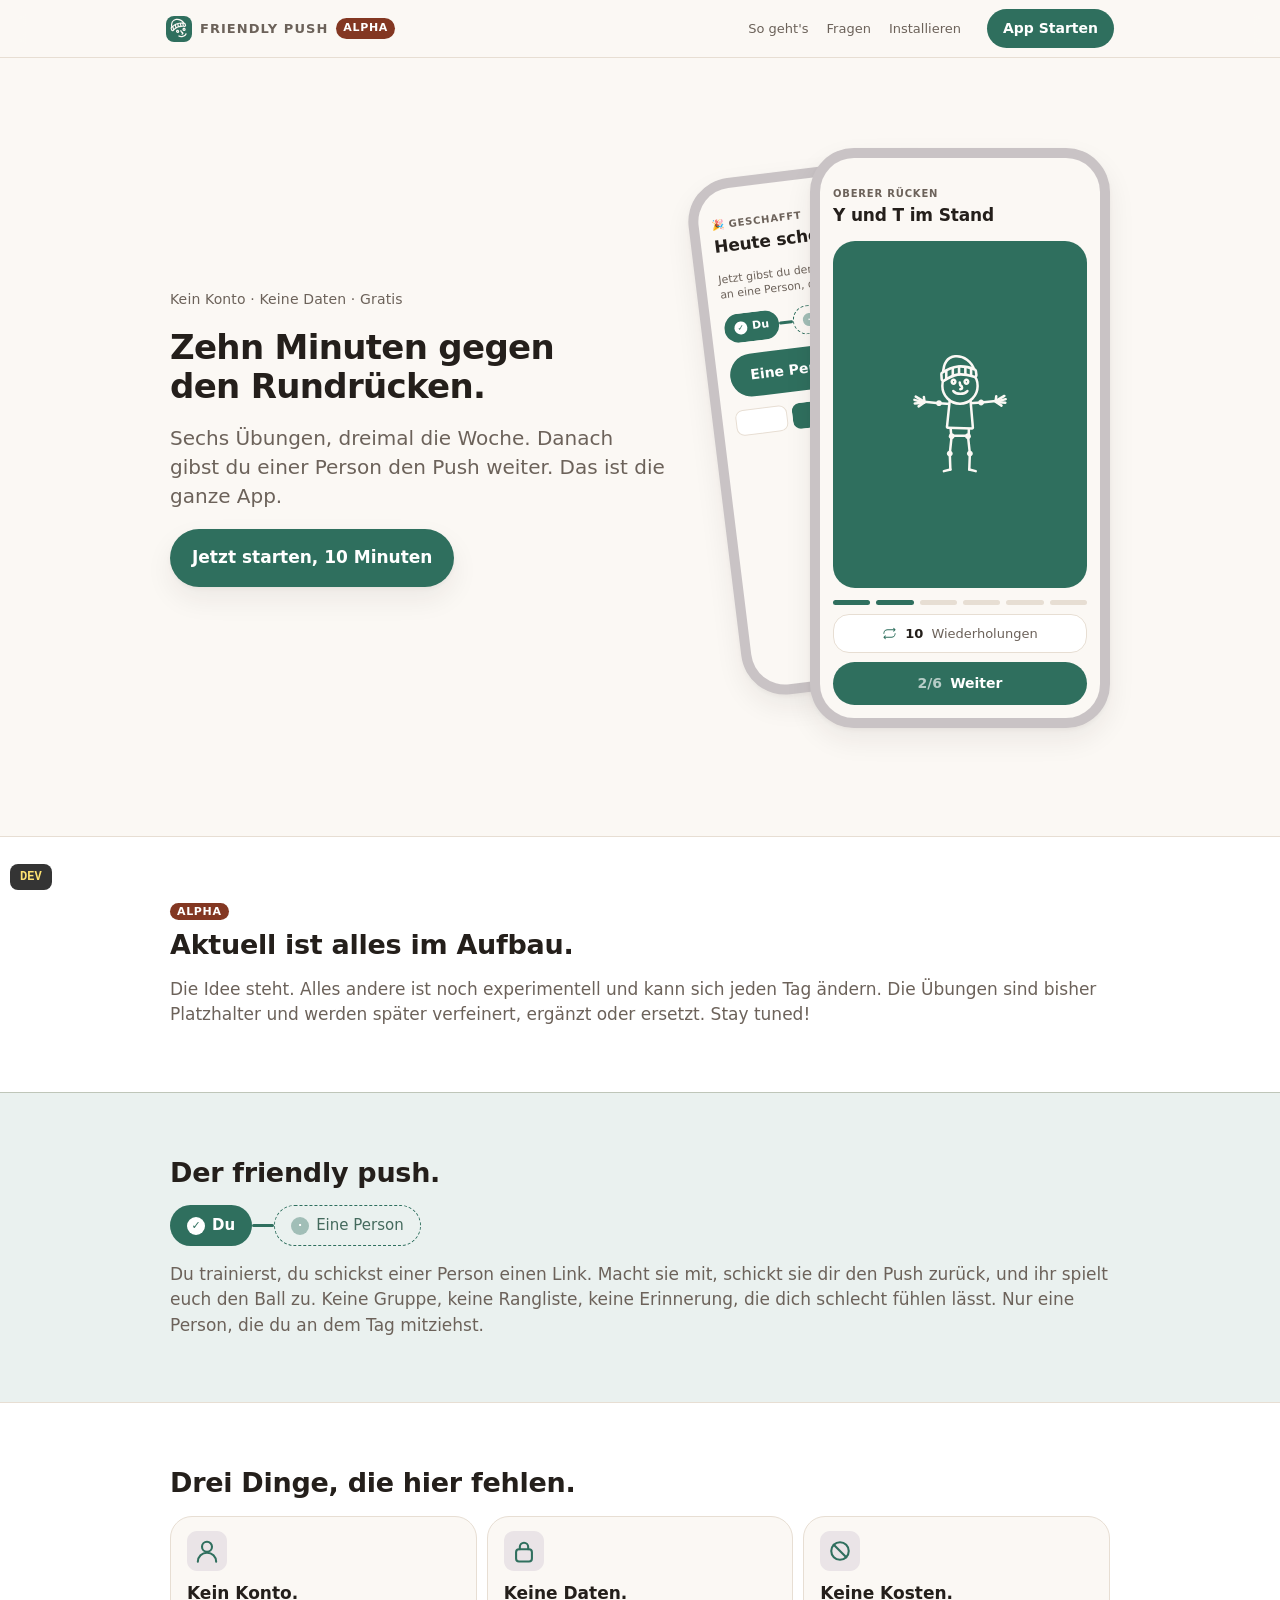
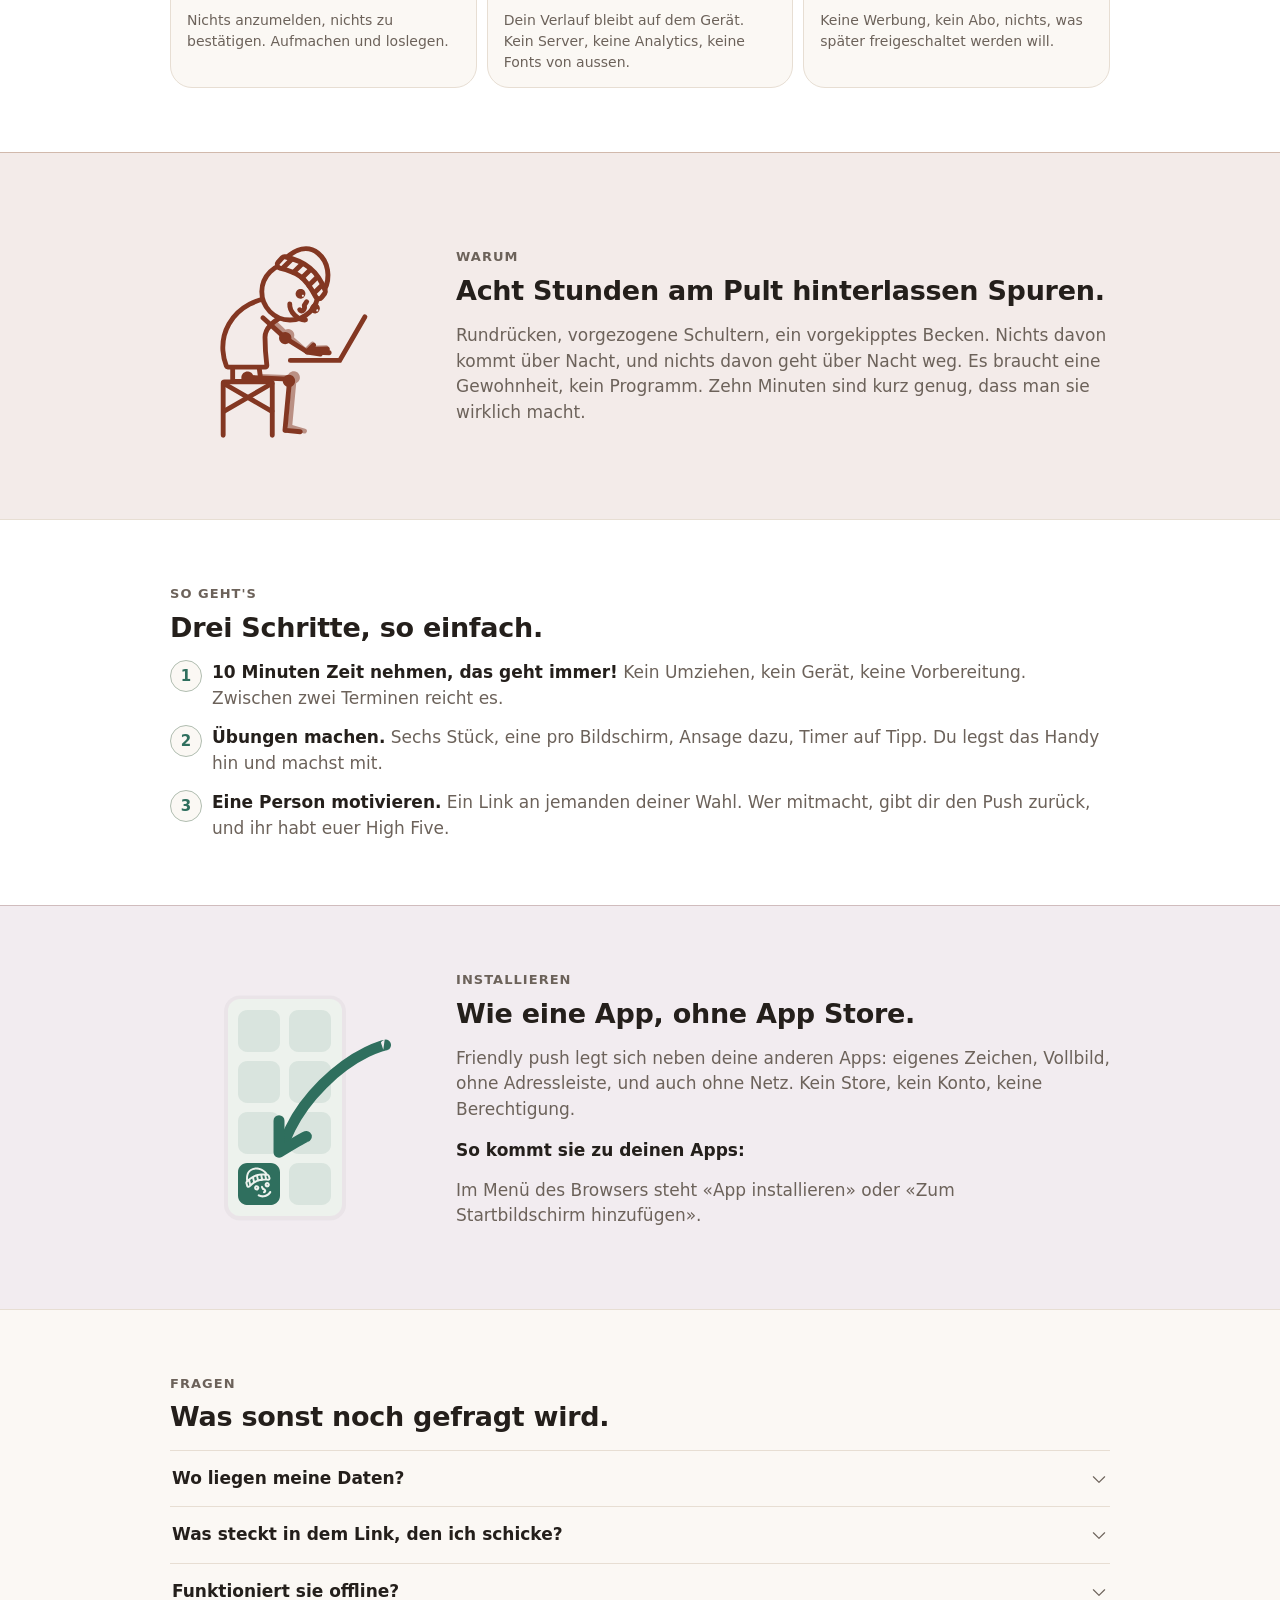
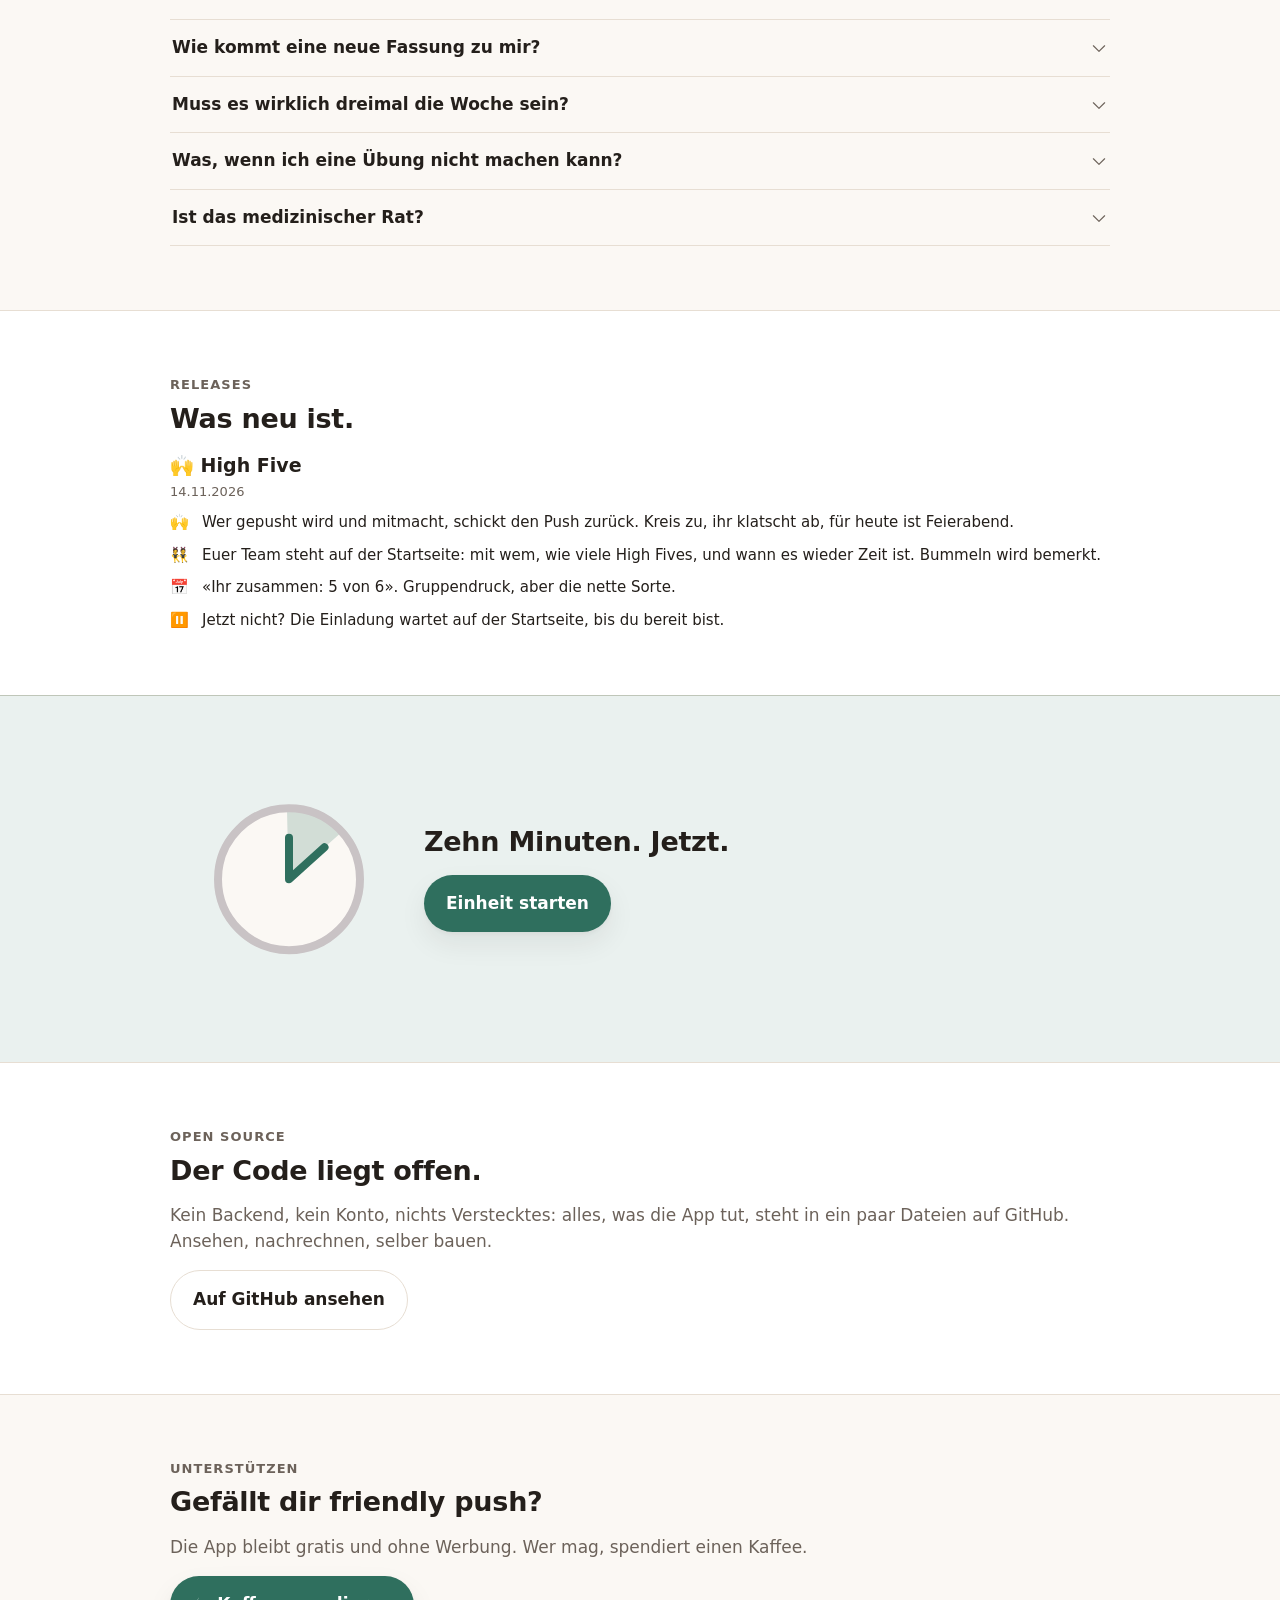
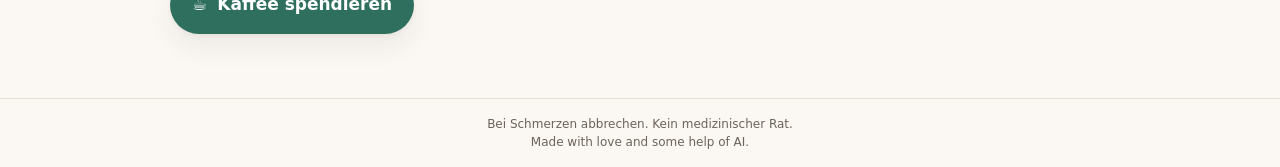
==== commit c976b12f: "Adds coffee support button to the bottom of the help page" ====
--- a/index.html
+++ b/index.html
@@ -65,9 +65,6 @@
   <symbol id="i-rocket" viewBox="0 0 256 256"><path d="M152,224a8,8,0,0,1-8,8H112a8,8,0,0,1,0-16h32A8,8,0,0,1,152,224ZM128,112a12,12,0,1,0-12-12A12,12,0,0,0,128,112Zm95.62,43.83-12.36,55.63a16,16,0,0,1-25.51,9.11L158.51,200h-61L70.25,220.57a16,16,0,0,1-25.51-9.11L32.38,155.83a16.09,16.09,0,0,1,3.32-13.71l28.56-34.26a123.07,123.07,0,0,1,8.57-36.67c12.9-32.34,36-52.63,45.37-59.85a16,16,0,0,1,19.6,0c9.34,7.22,32.47,27.51,45.37,59.85a123.07,123.07,0,0,1,8.57,36.67l28.56,34.26A16.09,16.09,0,0,1,223.62,155.83ZM99.43,184h57.14c21.12-37.54,25.07-73.48,11.74-106.88C156.55,47.64,134.49,29,128,24c-6.51,5-28.57,23.64-40.33,53.12C74.36,110.52,78.31,146.46,99.43,184Zm-15,5.85Q68.28,160.5,64.83,132.16L48,152.36,60.36,208l.18-.13ZM208,152.36l-16.83-20.2q-3.42,28.28-19.56,57.69l23.85,18,.18.13Z"/></symbol>
   <symbol id="i-link" viewBox="0 0 256 256"><path d="M240,88.23a54.43,54.43,0,0,1-16,37L189.25,160a54.27,54.27,0,0,1-38.63,16h-.05A54.63,54.63,0,0,1,96,119.84a8,8,0,0,1,16,.45A38.62,38.62,0,0,0,150.58,160h0a38.39,38.39,0,0,0,27.31-11.31l34.75-34.75a38.63,38.63,0,0,0-54.63-54.63l-11,11A8,8,0,0,1,135.7,59l11-11A54.65,54.65,0,0,1,224,48,54.86,54.86,0,0,1,240,88.23ZM109,185.66l-11,11A38.41,38.41,0,0,1,70.6,208h0a38.63,38.63,0,0,1-27.29-65.94L78,107.31A38.63,38.63,0,0,1,144,135.71a8,8,0,0,0,16,.45A54.86,54.86,0,0,0,144,96a54.65,54.65,0,0,0-77.27,0L32,130.75A54.62,54.62,0,0,0,70.56,224h0a54.28,54.28,0,0,0,38.64-16l11-11A8,8,0,0,0,109,185.66Z"/></symbol>
   <symbol id="i-send" viewBox="0 0 256 256"><path d="M227.32,28.68a16,16,0,0,0-15.66-4.08l-.15,0L19.57,82.84a16,16,0,0,0-2.49,29.8L102,154l41.3,84.87A15.86,15.86,0,0,0,157.74,248q.69,0,1.38-.06a15.88,15.88,0,0,0,14-11.51l58.2-191.94c0-.05,0-.1,0-.15A16,16,0,0,0,227.32,28.68ZM157.83,231.85l-.05.14,0-.07-40.06-82.3,48-48a8,8,0,0,0-11.31-11.31l-48,48L24.08,98.25l-.07,0,.14,0L216,40Z"/></symbol>
-  <symbol id="i-chat" viewBox="0 0 256 256"><path d="M128,24A104,104,0,0,0,36.18,176.88L24.83,210.93a16,16,0,0,0,20.24,20.24l34.05-11.35A104,104,0,1,0,128,24Zm0,192a87.87,87.87,0,0,1-44.06-11.81,8,8,0,0,0-6.54-.67L40,216,52.47,178.6a8,8,0,0,0-.66-6.54A88,88,0,1,1,128,216Z"/></symbol>
-  <symbol id="i-signal" viewBox="0 0 256 256"><path d="M140,128a12,12,0,1,1-12-12A12,12,0,0,1,140,128ZM84,116a12,12,0,1,0,12,12A12,12,0,0,0,84,116Zm88,0a12,12,0,1,0,12,12A12,12,0,0,0,172,116Zm60,12A104,104,0,0,1,79.12,219.82L45.07,231.17a16,16,0,0,1-20.24-20.24l11.35-34.05A104,104,0,1,1,232,128Zm-16,0A88,88,0,1,0,51.81,172.06a8,8,0,0,1,.66,6.54L40,216,77.4,203.53a7.85,7.85,0,0,1,2.53-.42,8,8,0,0,1,4,1.08A88,88,0,0,0,216,128Z"/></symbol>
-  <symbol id="i-threema" viewBox="0 0 256 256"><path d="M172,112a8,8,0,0,1-8,8H96a8,8,0,0,1,0-16h68A8,8,0,0,1,172,112Zm-8,24H96a8,8,0,0,0,0,16h68a8,8,0,0,0,0-16Zm68-12A100.11,100.11,0,0,1,132,224H48a16,16,0,0,1-16-16V124a100,100,0,0,1,200,0Zm-16,0a84,84,0,0,0-168,0v84h84A84.09,84.09,0,0,0,216,124Z"/></symbol>
   <symbol id="i-export" viewBox="0 0 256 256"><path d="M216,112v96a16,16,0,0,1-16,16H56a16,16,0,0,1-16-16V112A16,16,0,0,1,56,96H80a8,8,0,0,1,0,16H56v96H200V112H176a8,8,0,0,1,0-16h24A16,16,0,0,1,216,112ZM93.66,69.66,120,43.31V136a8,8,0,0,0,16,0V43.31l26.34,26.35a8,8,0,0,0,11.32-11.32l-40-40a8,8,0,0,0-11.32,0l-40,40A8,8,0,0,0,93.66,69.66Z"/></symbol>
 </svg>
 
@@ -497,6 +494,24 @@
       </div>
     </section>
 
+    <!-- Ganz zuletzt, freiwillig: wer die App mag, kann etwas zurückgeben. -->
+    <section class="lp-band">
+      <div class="lp-inner">
+        <p class="eyebrow">Unterstützen</p>
+        <h2>Gefällt dir friendly push?</h2>
+        <p class="lead">Die App bleibt gratis und ohne Werbung. Wer mag,
+          spendiert einen Kaffee.</p>
+        <div class="lp-cta">
+          <!-- Ein gewöhnlicher Link statt button.prod.min.js: das Script
+               schreibt sich per document.writeln in die Seite, was in einer
+               aus <template> geklonten Ansicht nicht geht. -->
+          <a class="btn btn-primary btn-coffee" href="https://buymeacoffee.com/rethinc"
+             target="_blank" rel="noopener"><span aria-hidden="true">☕</span>
+             Kaffee spendieren</a>
+        </div>
+      </div>
+    </section>
+
   </section>
 </template>
 
@@ -679,7 +694,7 @@
 
     <div class="setting">
       <label class="setting-label" for="set-name">Dein Vorname</label>
-      <input class="field" id="set-name" type="text" maxlength="20"
+      <input class="field" id="set-name" type="text"
              autocomplete="given-name" enterkeyhint="done" placeholder="Vorname"
              data-slot="name">
       <p class="note">Steht in dem Link, den du weitergibst, damit die andere
--- a/styles.css
+++ b/styles.css
@@ -407,6 +407,11 @@
   display: inline-flex;
   align-items: center;
   gap: 7px;
+  /* Ein langer Name macht den Platz breit, aber nie breiter als die Zeile:
+     dann bricht das Paar um, und der Name selbst darf auch umbrechen. */
+  max-width: 100%;
+  min-width: 0;
+  overflow-wrap: anywhere;
   background: color-mix(in srgb, var(--accent) 8%, var(--surface));
   border: 1px solid color-mix(in srgb, var(--accent) 35%, var(--line));
   border-radius: 999px;
@@ -1451,6 +1456,8 @@
 /* -------------------------------------------------------- Abschluss */
 .lp-final .lp-cta { width: 100%; }
 
+/* Kaffee-Knopf: Tasse und Text mit Luft dazwischen. */
+.btn-coffee { gap: 10px; }
 /* Die Uhr bringt ihren Rand selbst mit (der Kreis sitzt mit Abstand im
    Rahmen), darum steht der Text hier näher als beim Installationsbild. */
 .lp-final { gap: 0; }
